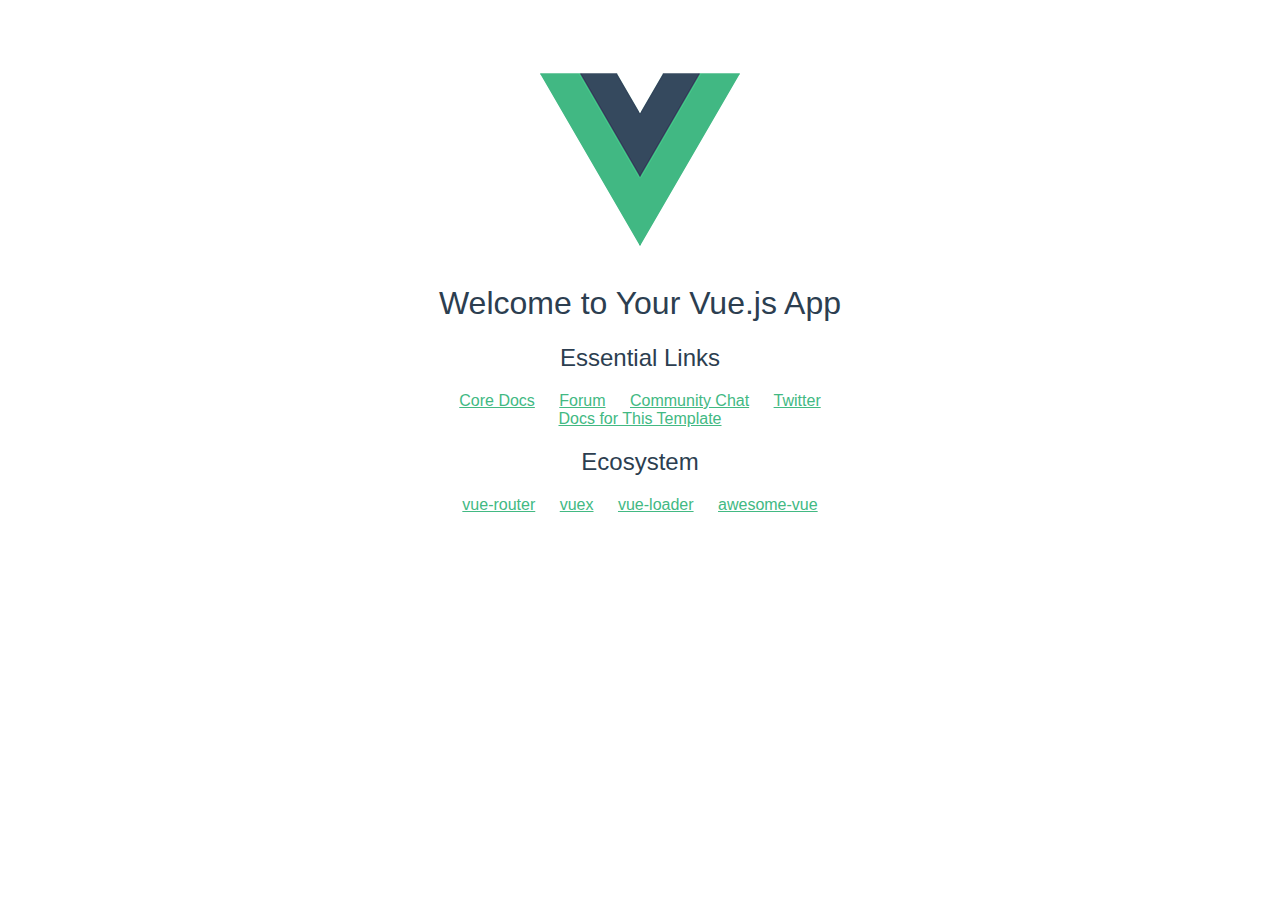
==== index.html @ 35859c0f "first commit, test build" ====
<!DOCTYPE html><html><head><meta charset=utf-8><meta name=viewport content="width=device-width,initial-scale=1"><title>app-questionnaire</title><link href=/static/css/app.30790115300ab27614ce176899523b62.css rel=stylesheet></head><body><div id=app></div><script type=text/javascript src=/static/js/manifest.2ae2e69a05c33dfc65f8.js></script><script type=text/javascript src=/static/js/vendor.e00e51762311e00a2108.js></script><script type=text/javascript src=/static/js/app.b22ce679862c47a75225.js></script></body></html>
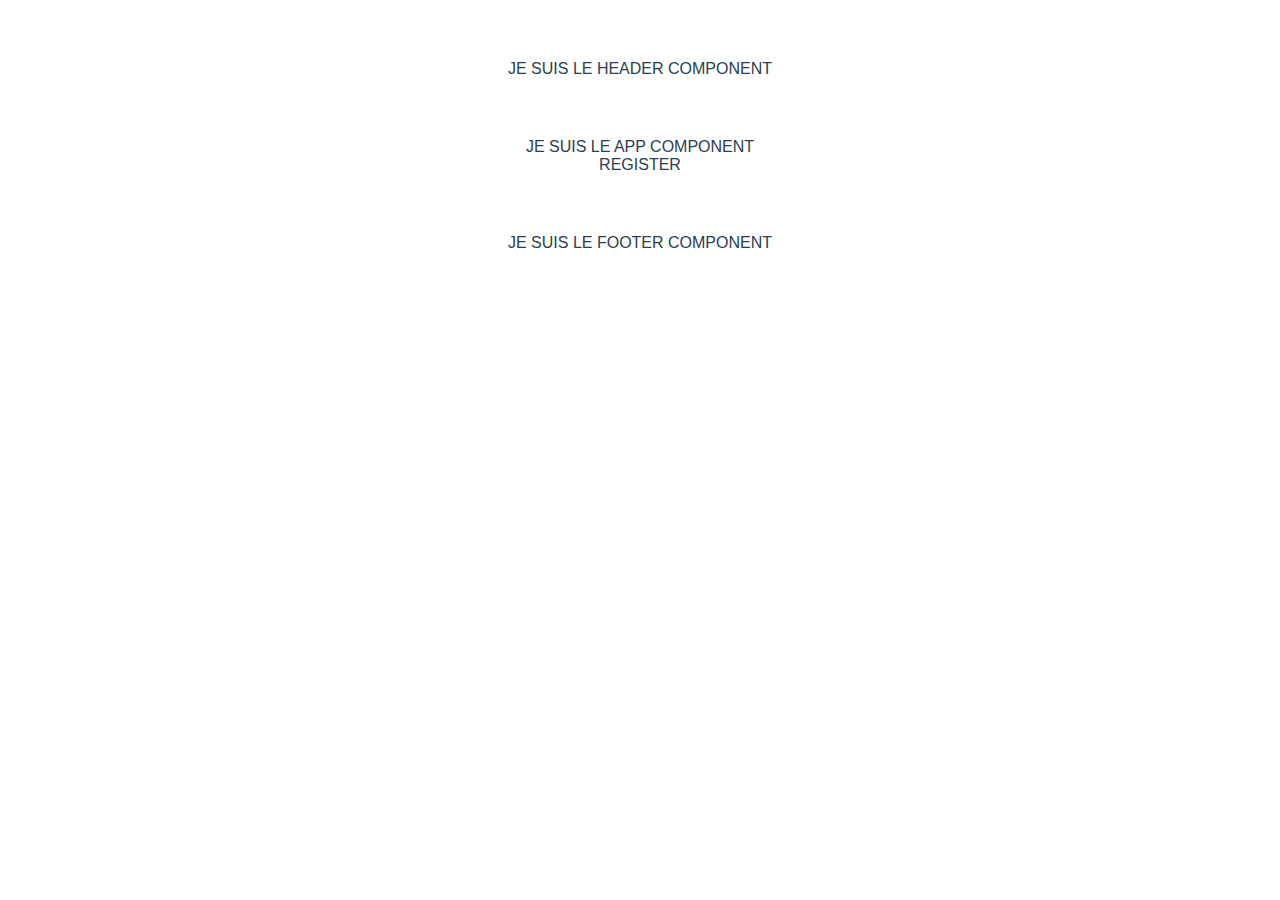
==== commit 87fce8bb: "Ajout des components basiques de l'application" ====
--- a/index.html
+++ b/index.html
@@ -1 +1 @@
-<!DOCTYPE html><html><head><meta charset=utf-8><meta name=viewport content="width=device-width,initial-scale=1"><title>app-questionnaire</title><link href=/static/css/app.30790115300ab27614ce176899523b62.css rel=stylesheet></head><body><div id=app></div><script type=text/javascript src=/static/js/manifest.2ae2e69a05c33dfc65f8.js></script><script type=text/javascript src=/static/js/vendor.e00e51762311e00a2108.js></script><script type=text/javascript src=/static/js/app.b22ce679862c47a75225.js></script></body></html>+<!DOCTYPE html><html><head><meta charset=utf-8><meta name=viewport content="width=device-width,initial-scale=1"><title>app-questionnaire</title><link href=/static/css/app.3ec4e53744a0dfeee2b4e4d615363467.css rel=stylesheet></head><body><div id=cb_header></div><div id=app></div><div id=cb_footer></div><script type=text/javascript src=/static/js/manifest.2ae2e69a05c33dfc65f8.js></script><script type=text/javascript src=/static/js/vendor.c0878b4b1bc21a544ded.js></script><script type=text/javascript src=/static/js/app.6630366d18c20fea5341.js></script></body></html>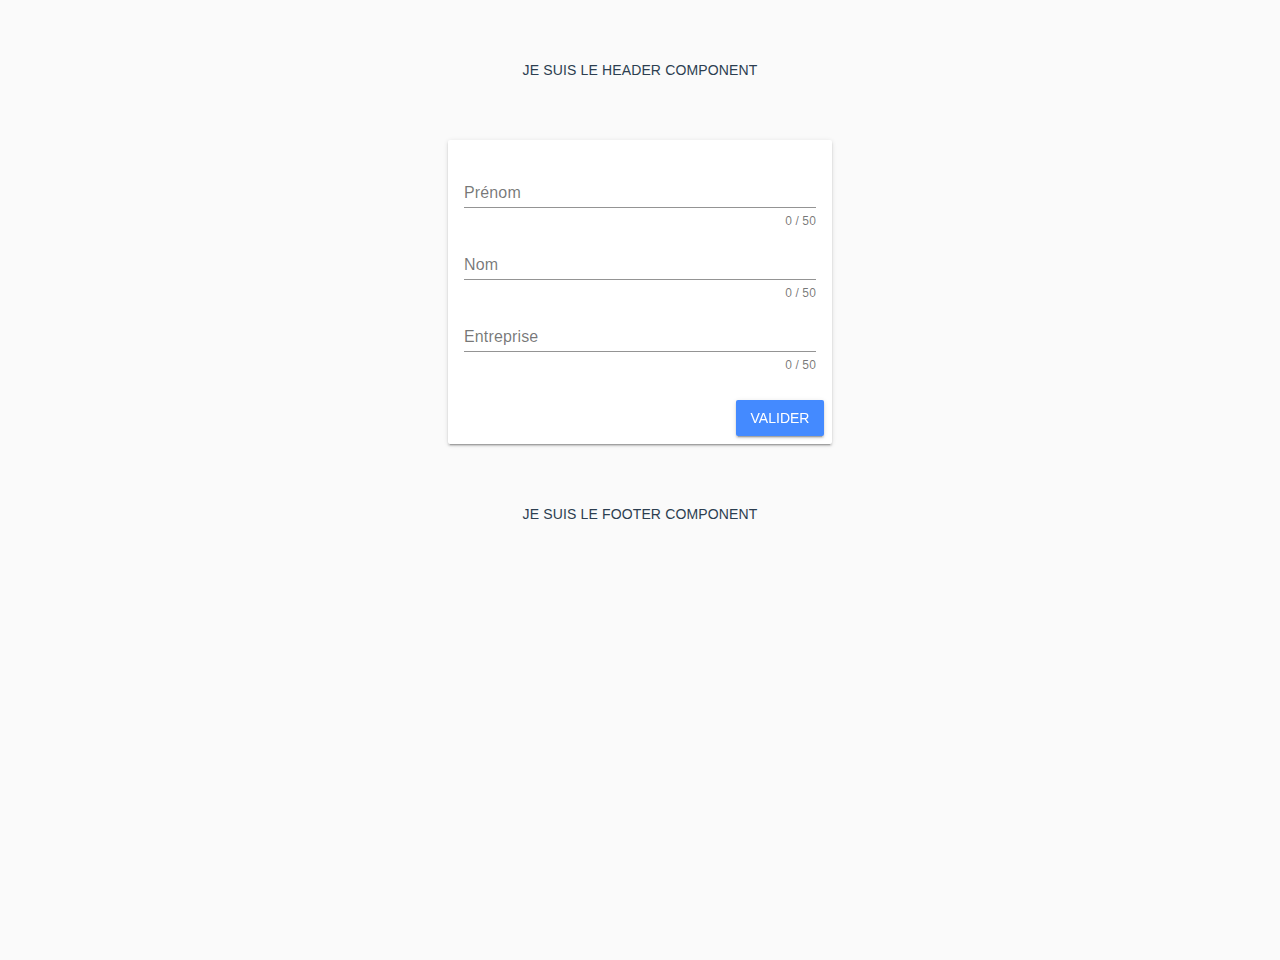
==== commit 32d96ae0: "Ajout du questionnaire d'accueil" ====
--- a/index.html
+++ b/index.html
@@ -1 +1 @@
-<!DOCTYPE html><html><head><meta charset=utf-8><meta name=viewport content="width=device-width,initial-scale=1"><title>app-questionnaire</title><link href=/static/css/app.3ec4e53744a0dfeee2b4e4d615363467.css rel=stylesheet></head><body><div id=cb_header></div><div id=app></div><div id=cb_footer></div><script type=text/javascript src=/static/js/manifest.2ae2e69a05c33dfc65f8.js></script><script type=text/javascript src=/static/js/vendor.c0878b4b1bc21a544ded.js></script><script type=text/javascript src=/static/js/app.6630366d18c20fea5341.js></script></body></html>+<!DOCTYPE html><html><head><meta charset=utf-8><meta name=viewport content="width=device-width,initial-scale=1"><title>app-questionnaire</title><link href=/static/css/app.a0640bbb4d54225de06687e1585c8fb4.css rel=stylesheet></head><body><div id=cb_header></div><div id=app></div><div id=cb_footer></div><script type=text/javascript src=/static/js/manifest.2ae2e69a05c33dfc65f8.js></script><script type=text/javascript src=/static/js/vendor.97b049b51fe090666a35.js></script><script type=text/javascript src=/static/js/app.365bbce24963338d90f1.js></script></body></html>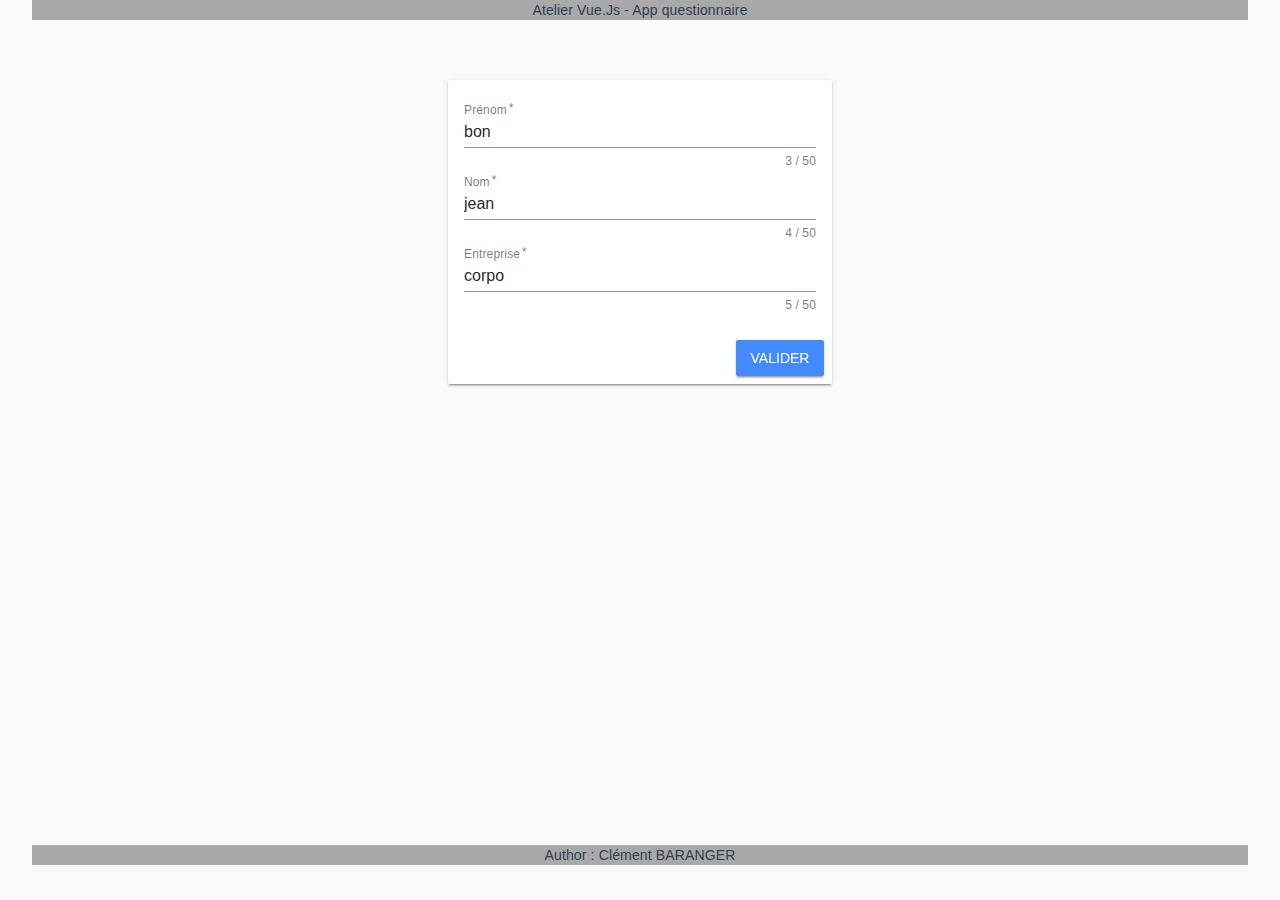
==== commit e92186bb: "Ajout de la fonctionnalité pour répondre aux questions" ====
--- a/index.html
+++ b/index.html
@@ -1 +1,3 @@
-<!DOCTYPE html><html><head><meta charset=utf-8><meta name=viewport content="width=device-width,initial-scale=1"><title>app-questionnaire</title><link href=/static/css/app.a0640bbb4d54225de06687e1585c8fb4.css rel=stylesheet></head><body><div id=cb_header></div><div id=app></div><div id=cb_footer></div><script type=text/javascript src=/static/js/manifest.2ae2e69a05c33dfc65f8.js></script><script type=text/javascript src=/static/js/vendor.97b049b51fe090666a35.js></script><script type=text/javascript src=/static/js/app.365bbce24963338d90f1.js></script></body></html>+<!DOCTYPE html><html><head><meta charset=utf-8><meta name=viewport content="width=device-width,initial-scale=1"><title>app-questionnaire</title><link href=/static/css/app.2a3c3638c1101907c082244667f312c7.css rel=stylesheet></head><body><div id=cb_header></div><div id=app></div><div id=cb_footer></div><script type=text/javascript src=/static/js/manifest.2ae2e69a05c33dfc65f8.js></script><script type=text/javascript src=/static/js/vendor.97b049b51fe090666a35.js></script><script type=text/javascript src=/static/js/app.6f9ed334f51dc211b63c.js></script></body><style type=text/css>#app{
+      min-height: 85vh;
+    }</style></html>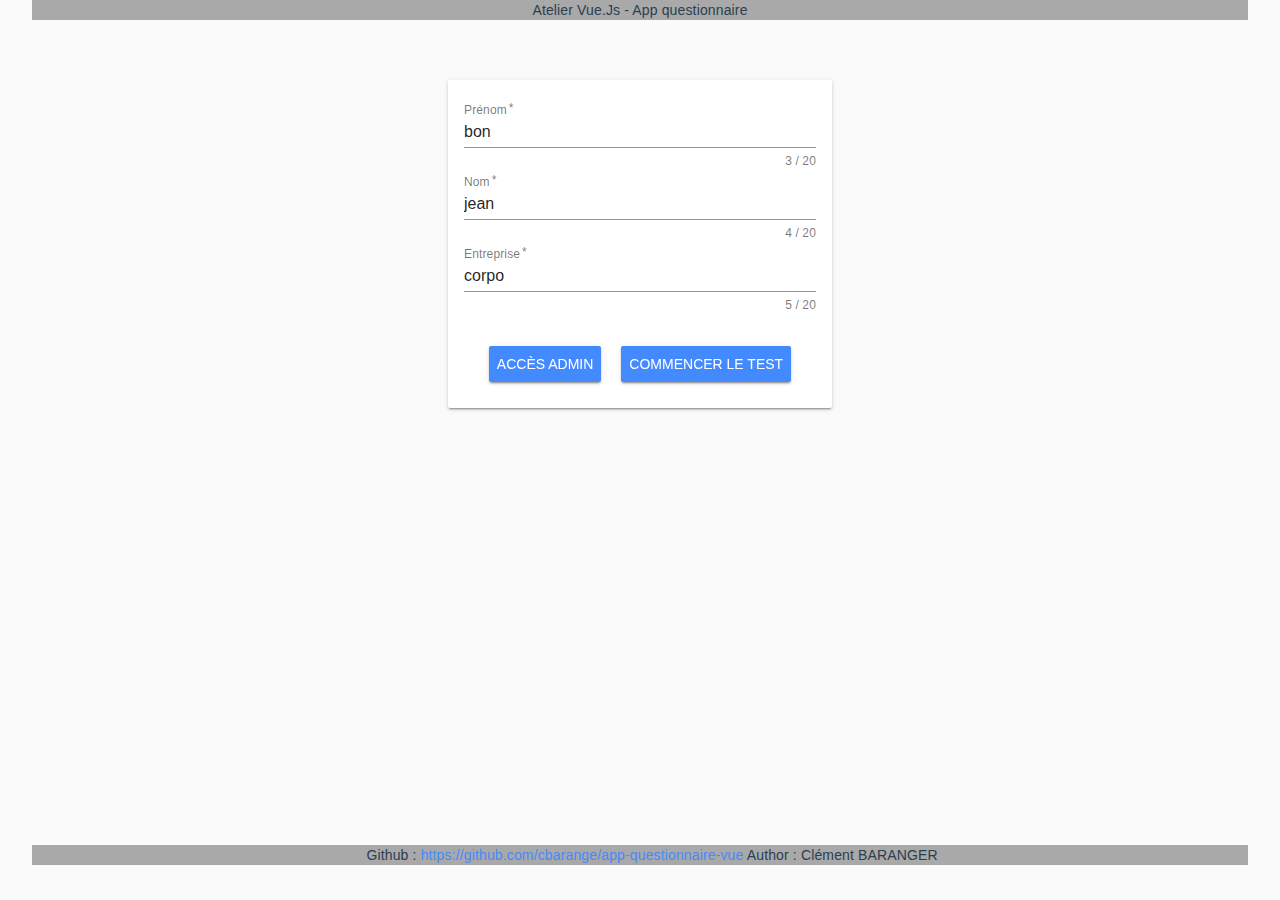
==== commit cb8898e1: "Ajout de l'interface admin" ====
--- a/index.html
+++ b/index.html
@@ -1,3 +1,3 @@
-<!DOCTYPE html><html><head><meta charset=utf-8><meta name=viewport content="width=device-width,initial-scale=1"><title>app-questionnaire</title><link href=/static/css/app.2a3c3638c1101907c082244667f312c7.css rel=stylesheet></head><body><div id=cb_header></div><div id=app></div><div id=cb_footer></div><script type=text/javascript src=/static/js/manifest.2ae2e69a05c33dfc65f8.js></script><script type=text/javascript src=/static/js/vendor.97b049b51fe090666a35.js></script><script type=text/javascript src=/static/js/app.6f9ed334f51dc211b63c.js></script></body><style type=text/css>#app{
+<!DOCTYPE html><html><head><meta charset=utf-8><meta name=viewport content="width=device-width,initial-scale=1"><title>app-questionnaire</title><link href=/static/css/app.325a910d47ed90b19bf66eb7508ec855.css rel=stylesheet></head><body><div id=cb_header></div><div id=app></div><div id=cb_footer></div><script type=text/javascript src=/static/js/manifest.2ae2e69a05c33dfc65f8.js></script><script type=text/javascript src=/static/js/vendor.ebbfb47fb1f7d2d8243e.js></script><script type=text/javascript src=/static/js/app.4affc56f55c5ee3bff63.js></script></body><style type=text/css>#app{
       min-height: 85vh;
     }</style></html>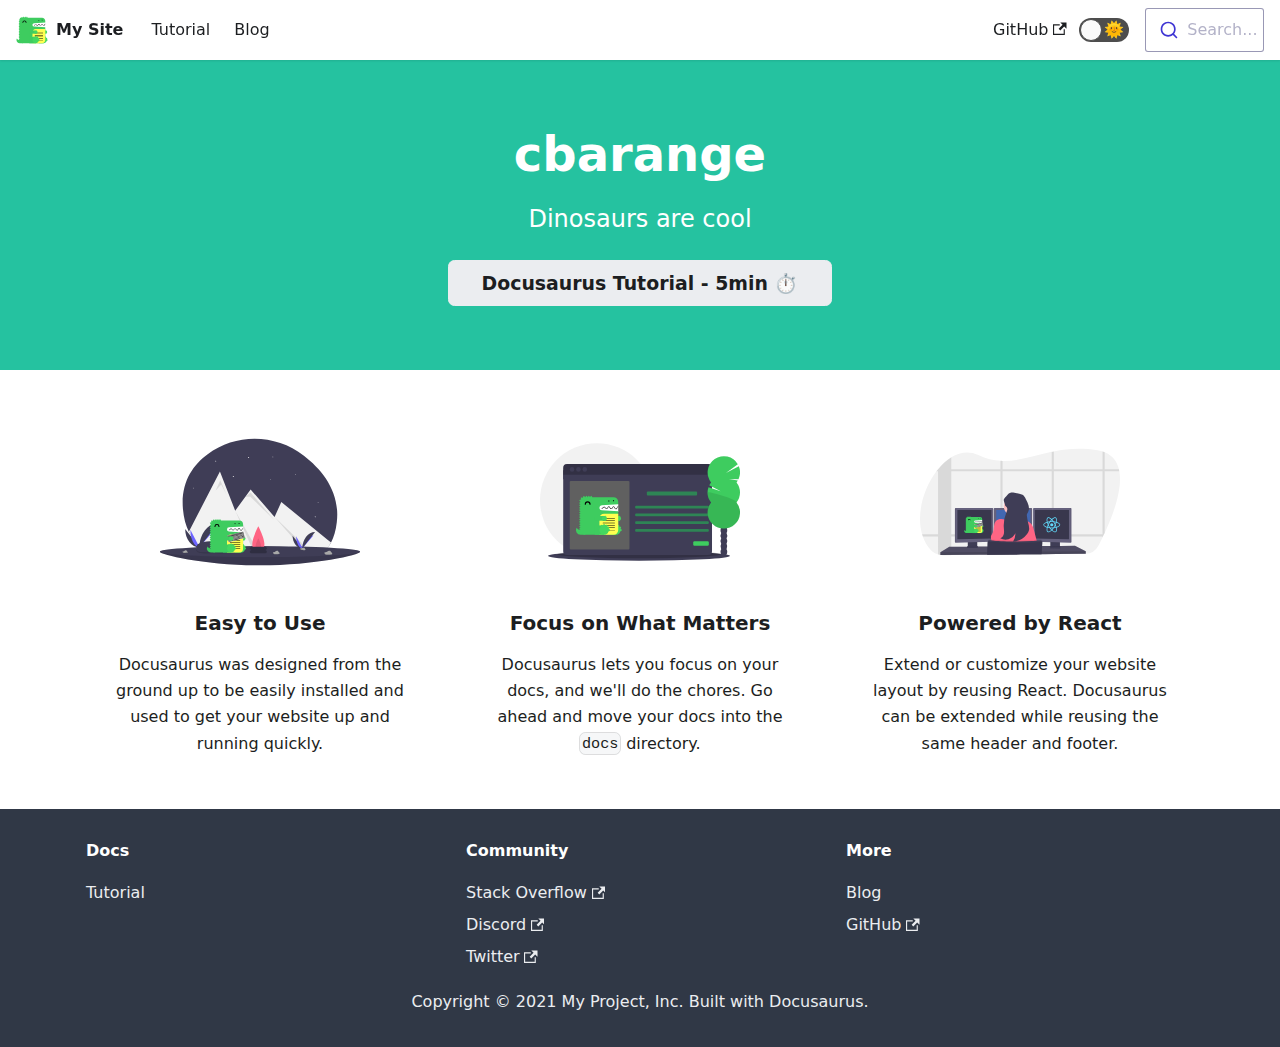
==== commit 22356f3f: "Deploy website - based on" ====
--- a/index.html
+++ b/index.html
@@ -1,3 +1,18 @@
-<!DOCTYPE html><html><head><meta charset=utf-8><meta name=viewport content="width=device-width,initial-scale=1"><title>app-questionnaire</title><link href=/static/css/app.325a910d47ed90b19bf66eb7508ec855.css rel=stylesheet></head><body><div id=cb_header></div><div id=app></div><div id=cb_footer></div><script type=text/javascript src=/static/js/manifest.2ae2e69a05c33dfc65f8.js></script><script type=text/javascript src=/static/js/vendor.ebbfb47fb1f7d2d8243e.js></script><script type=text/javascript src=/static/js/app.4affc56f55c5ee3bff63.js></script></body><style type=text/css>#app{
-      min-height: 85vh;
-    }</style></html>+<!doctype html>
+<html lang="en" dir="ltr">
+<head>
+<meta charset="UTF-8">
+<meta name="viewport" content="width=device-width,initial-scale=1">
+<meta name="generator" content="Docusaurus v2.0.0-beta.4">
+<link rel="alternate" type="application/rss+xml" href="/blog/rss.xml" title="cbarange Blog RSS Feed">
+<link rel="alternate" type="application/atom+xml" href="/blog/atom.xml" title="cbarange Blog Atom Feed"><title data-react-helmet="true">Hello from cbarange | cbarange</title><meta data-react-helmet="true" property="og:title" content="Hello from cbarange | cbarange"><meta data-react-helmet="true" name="description" content="Description will go into a meta tag in &lt;head /&gt;"><meta data-react-helmet="true" property="og:description" content="Description will go into a meta tag in &lt;head /&gt;"><meta data-react-helmet="true" property="og:url" content="https://cbarange.github.io/"><meta data-react-helmet="true" name="docusaurus_locale" content="en"><meta data-react-helmet="true" name="docusaurus_tag" content="default"><link data-react-helmet="true" rel="shortcut icon" href="/img/favicon.ico"><link data-react-helmet="true" rel="canonical" href="https://cbarange.github.io/"><link data-react-helmet="true" rel="alternate" href="https://cbarange.github.io/" hreflang="en"><link data-react-helmet="true" rel="alternate" href="https://cbarange.github.io/" hreflang="x-default"><script data-react-helmet="true">function maybeInsertBanner(){window.__DOCUSAURUS_INSERT_BASEURL_BANNER&&insertBanner()}function insertBanner(){var n=document.getElementById("docusaurus-base-url-issue-banner-container");if(n){n.innerHTML='\n<div id="docusaurus-base-url-issue-banner" style="border: thick solid red; background-color: rgb(255, 230, 179); margin: 20px; padding: 20px; font-size: 20px;">\n   <p style="font-weight: bold; font-size: 30px;">Your Docusaurus site did not load properly.</p>\n   <p>A very common reason is a wrong site <a href="https://docusaurus.io/docs/docusaurus.config.js/#baseurl" style="font-weight: bold;">baseUrl configuration</a>.</p>\n   <p>Current configured baseUrl = <span style="font-weight: bold; color: red;">/</span>  (default value)</p>\n   <p>We suggest trying baseUrl = <span id="docusaurus-base-url-issue-banner-suggestion-container" style="font-weight: bold; color: green;"></span></p>\n</div>\n';var e=document.getElementById("docusaurus-base-url-issue-banner-suggestion-container"),s=window.location.pathname,r="/"===s.substr(-1)?s:s+"/";e.innerHTML=r}}window.__DOCUSAURUS_INSERT_BASEURL_BANNER=!0,document.addEventListener("DOMContentLoaded",maybeInsertBanner)</script><link rel="stylesheet" href="/assets/css/styles.b515dba0.css">
+<link rel="preload" href="/assets/js/runtime~main.3c4f789d.js" as="script">
+<link rel="preload" href="/assets/js/main.0d0f3b85.js" as="script">
+</head>
+<body data-theme="light">
+<script>!function(){function t(t){document.documentElement.setAttribute("data-theme",t)}var e=function(){var t=null;try{t=localStorage.getItem("theme")}catch(t){}return t}();t(null!==e?e:"light")}()</script><div id="__docusaurus">
+<div id="docusaurus-base-url-issue-banner-container"></div><div><a href="#" class="skipToContent_1oUP">Skip to main content</a></div><nav class="navbar navbar--fixed-top"><div class="navbar__inner"><div class="navbar__items"><button aria-label="Navigation bar toggle" class="navbar__toggle clean-btn" type="button" tabindex="0"><svg width="30" height="30" viewBox="0 0 30 30" aria-hidden="true"><path stroke="currentColor" stroke-linecap="round" stroke-miterlimit="10" stroke-width="2" d="M4 7h22M4 15h22M4 23h22"></path></svg></button><a class="navbar__brand" href="/"><img src="/img/logo.svg" alt="My Site Logo" class="themedImage_1VuW themedImage--light_3UqQ navbar__logo"><img src="/img/logo.svg" alt="My Site Logo" class="themedImage_1VuW themedImage--dark_hz6m navbar__logo"><b class="navbar__title">My Site</b></a><a class="navbar__item navbar__link" href="/docs/intro">Tutorial</a><a class="navbar__item navbar__link" href="/blog">Blog</a></div><div class="navbar__items navbar__items--right"><a href="https://github.com/facebook/docusaurus" target="_blank" rel="noopener noreferrer" class="navbar__item navbar__link"><span>GitHub<svg width="13.5" height="13.5" aria-hidden="true" viewBox="0 0 24 24" class="iconExternalLink_3J9K"><path fill="currentColor" d="M21 13v10h-21v-19h12v2h-10v15h17v-8h2zm3-12h-10.988l4.035 4-6.977 7.07 2.828 2.828 6.977-7.07 4.125 4.172v-11z"></path></svg></span></a><div class="react-toggle toggle_3Zt9 react-toggle--disabled"><div class="react-toggle-track" role="button" tabindex="-1"><div class="react-toggle-track-check"><span class="toggle_71bT">🌜</span></div><div class="react-toggle-track-x"><span class="toggle_71bT">🌞</span></div><div class="react-toggle-thumb"></div></div><input type="checkbox" class="react-toggle-screenreader-only" aria-label="Switch between dark and light mode"></div><div class="dsla-search-wrapper"><div class="dsla-search-field"></div></div></div></div><div role="presentation" class="navbar-sidebar__backdrop"></div></nav><div class="main-wrapper"><header class="hero hero--primary heroBanner_1ZBZ"><div class="container"><h1 class="hero__title">cbarange</h1><p class="hero__subtitle">Dinosaurs are cool</p><div class="buttons_irzW"><a class="button button--secondary button--lg" href="/docs/intro">Docusaurus Tutorial - 5min ⏱️</a></div></div></header><main><section class="features_pzNA"><div class="container"><div class="row"><div class="col col--4"><div class="text--center"><svg xmlns="http://www.w3.org/2000/svg" width="1088" height="687.962" viewBox="0 0 1088 687.962" class="featureSvg_3LcT" alt="Easy to Use"><g data-name="Group 12"><g data-name="Group 11"><path data-name="Path 83" d="M961.81 454.442c-5.27 45.15-16.22 81.4-31.25 110.31-20 38.52-54.21 54.04-84.77 70.28a193.275 193.275 0 01-27.46 11.94c-55.61 19.3-117.85 14.18-166.74 3.99a657.282 657.282 0 00-104.09-13.16q-14.97-.675-29.97-.67c-15.42.02-293.07 5.29-360.67-131.57-16.69-33.76-28.13-75-32.24-125.27-11.63-142.12 52.29-235.46 134.74-296.47 155.97-115.41 369.76-110.57 523.43 7.88 102.36 78.9 198.2 198.31 179.02 362.74z" fill="#3f3d56"></path><path data-name="Path 84" d="M930.56 564.752c-20 38.52-47.21 64.04-77.77 80.28a193.272 193.272 0 01-27.46 11.94c-55.61 19.3-117.85 14.18-166.74 3.99a657.3 657.3 0 00-104.09-13.16q-14.97-.675-29.97-.67-23.13.03-46.25 1.72c-100.17 7.36-253.82-6.43-321.42-143.29L326 177.962l62.95 161.619 20.09 51.59 55.37-75.98L493 275.962l130.2 149.27 36.8-81.27 254.78 207.919 14.21 11.59z" fill="#f2f2f2"></path><path data-name="Path 85" d="M302 282.962l26-57 36 83-31-60z" opacity="0.1"></path><path data-name="Path 86" d="M554.5 647.802q-14.97-.675-29.97-.67l-115.49-255.96z" opacity="0.1"></path><path data-name="Path 87" d="M464.411 315.191L493 292.962l130 150-132-128z" opacity="0.1"></path><path data-name="Path 88" d="M852.79 645.032a193.265 193.265 0 01-27.46 11.94L623.2 425.232z" opacity="0.1"></path><circle data-name="Ellipse 11" cx="3" cy="3" r="3" transform="translate(479 98.962)" fill="#f2f2f2"></circle><circle data-name="Ellipse 12" cx="3" cy="3" r="3" transform="translate(396 201.962)" fill="#f2f2f2"></circle><circle data-name="Ellipse 13" cx="2" cy="2" r="2" transform="translate(600 220.962)" fill="#f2f2f2"></circle><circle data-name="Ellipse 14" cx="2" cy="2" r="2" transform="translate(180 265.962)" fill="#f2f2f2"></circle><circle data-name="Ellipse 15" cx="2" cy="2" r="2" transform="translate(612 96.962)" fill="#f2f2f2"></circle><circle data-name="Ellipse 16" cx="2" cy="2" r="2" transform="translate(736 192.962)" fill="#f2f2f2"></circle><circle data-name="Ellipse 17" cx="2" cy="2" r="2" transform="translate(858 344.962)" fill="#f2f2f2"></circle><path data-name="Path 89" d="M306 121.222h-2.76v-2.76h-1.48v2.76H299v1.478h2.76v2.759h1.48V122.7H306z" fill="#f2f2f2"></path><path data-name="Path 90" d="M848 424.222h-2.76v-2.76h-1.48v2.76H841v1.478h2.76v2.759h1.48V425.7H848z" fill="#f2f2f2"></path><path data-name="Path 91" d="M1088 613.962c0 16.569-243.557 74-544 74s-544-57.431-544-74 243.557 14 544 14 544-30.568 544-14z" fill="#3f3d56"></path><path data-name="Path 92" d="M1088 613.962c0 16.569-243.557 74-544 74s-544-57.431-544-74 243.557 14 544 14 544-30.568 544-14z" opacity="0.1"></path><ellipse data-name="Ellipse 18" cx="544" cy="30" rx="544" ry="30" transform="translate(0 583.962)" fill="#3f3d56"></ellipse><path data-name="Path 93" d="M568 571.962c0 33.137-14.775 24-33 24s-33 9.137-33-24 33-96 33-96 33 62.863 33 96z" fill="#ff6584"></path><path data-name="Path 94" d="M550 584.641c0 15.062-6.716 10.909-15 10.909s-15 4.153-15-10.909 15-43.636 15-43.636 15 28.576 15 43.636z" opacity="0.1"></path><rect data-name="Rectangle 97" width="92" height="18" rx="9" transform="translate(489 604.962)" fill="#2f2e41"></rect><rect data-name="Rectangle 98" width="92" height="18" rx="9" transform="translate(489 586.962)" fill="#2f2e41"></rect><path data-name="Path 95" d="M137 490.528c0 55.343 34.719 100.126 77.626 100.126" fill="#3f3d56"></path><path data-name="Path 96" d="M214.626 590.654c0-55.965 38.745-101.251 86.626-101.251" fill="#6c63ff"></path><path data-name="Path 97" d="M165.125 495.545c0 52.57 22.14 95.109 49.5 95.109" fill="#6c63ff"></path><path data-name="Path 98" d="M214.626 590.654c0-71.511 44.783-129.377 100.126-129.377" fill="#3f3d56"></path><path data-name="Path 99" d="M198.3 591.36s11.009-.339 14.326-2.7 16.934-5.183 17.757-1.395 16.544 18.844 4.115 18.945-28.879-1.936-32.19-3.953-4.008-10.897-4.008-10.897z" fill="#a8a8a8"></path><path data-name="Path 100" d="M234.716 604.89c-12.429.1-28.879-1.936-32.19-3.953-2.522-1.536-3.527-7.048-3.863-9.591l-.368.014s.7 8.879 4.009 10.9 19.761 4.053 32.19 3.953c3.588-.029 4.827-1.305 4.759-3.2-.498 1.142-1.867 1.855-4.537 1.877z" opacity="0.2"></path><path data-name="Path 101" d="M721.429 527.062c0 38.029 23.857 68.8 53.341 68.8" fill="#3f3d56"></path><path data-name="Path 102" d="M774.769 595.863c0-38.456 26.623-69.575 59.525-69.575" fill="#6c63ff"></path><path data-name="Path 103" d="M740.755 530.509c0 36.124 15.213 65.354 34.014 65.354" fill="#6c63ff"></path><path data-name="Path 104" d="M774.769 595.863c0-49.139 30.773-88.9 68.8-88.9" fill="#3f3d56"></path><path data-name="Path 105" d="M763.548 596.348s7.565-.233 9.844-1.856 11.636-3.562 12.2-.958 11.368 12.949 2.828 13.018-19.844-1.33-22.119-2.716-2.753-7.488-2.753-7.488z" fill="#a8a8a8"></path><path data-name="Path 106" d="M788.574 605.645c-8.54.069-19.844-1.33-22.119-2.716-1.733-1.056-2.423-4.843-2.654-6.59l-.253.01s.479 6.1 2.755 7.487 13.579 2.785 22.119 2.716c2.465-.02 3.317-.9 3.27-2.2-.343.788-1.283 1.278-3.118 1.293z" opacity="0.2"></path><path data-name="Path 107" d="M893.813 618.699s11.36-1.729 14.5-4.591 16.89-7.488 18.217-3.667 19.494 17.447 6.633 19.107-30.153 1.609-33.835-.065-5.515-10.784-5.515-10.784z" fill="#a8a8a8"></path><path data-name="Path 108" d="M933.228 628.154c-12.86 1.659-30.153 1.609-33.835-.065-2.8-1.275-4.535-6.858-5.2-9.45l-.379.061s1.833 9.109 5.516 10.783 20.975 1.725 33.835.065c3.712-.479 4.836-1.956 4.529-3.906-.375 1.246-1.703 2.156-4.466 2.512z" opacity="0.2"></path><path data-name="Path 109" d="M614.26 617.881s9.587-1.459 12.237-3.875 14.255-6.32 15.374-3.095 16.452 14.725 5.6 16.125-25.448 1.358-28.555-.055-4.656-9.1-4.656-9.1z" fill="#a8a8a8"></path><path data-name="Path 110" d="M647.524 625.856c-10.853 1.4-25.448 1.358-28.555-.055-2.367-1.076-3.827-5.788-4.39-7.976l-.32.051s1.547 7.687 4.655 9.1 17.7 1.456 28.555.055c3.133-.4 4.081-1.651 3.822-3.3-.314 1.057-1.435 1.825-3.767 2.125z" opacity="0.2"></path><path data-name="Path 111" d="M122.389 613.09s7.463-1.136 9.527-3.016 11.1-4.92 11.969-2.409 12.808 11.463 4.358 12.553-19.811 1.057-22.23-.043-3.624-7.085-3.624-7.085z" fill="#a8a8a8"></path><path data-name="Path 112" d="M148.285 619.302c-8.449 1.09-19.811 1.057-22.23-.043-1.842-.838-2.979-4.506-3.417-6.209l-.249.04s1.2 5.984 3.624 7.085 13.781 1.133 22.23.043c2.439-.315 3.177-1.285 2.976-2.566-.246.818-1.119 1.416-2.934 1.65z" opacity="0.2"></path><path data-name="Path 113" d="M383.7 601.318c0 30.22-42.124 20.873-93.7 20.873s-93.074 9.347-93.074-20.873 42.118-36.793 93.694-36.793 93.08 6.573 93.08 36.793z" opacity="0.1"></path><path data-name="Path 114" d="M383.7 593.881c0 30.22-42.124 20.873-93.7 20.873s-93.074 9.347-93.074-20.873 42.114-36.8 93.69-36.8 93.084 6.576 93.084 36.8z" fill="#3f3d56"></path></g><path data-name="Path 40" d="M360.175 475.732h91.791v37.153h-91.791z" fill="#fff" fill-rule="evenodd"></path><path data-name="Path 41" d="M277.126 597.026a21.828 21.828 0 01-18.908-10.927 21.829 21.829 0 0018.908 32.782h21.855v-21.855z" fill="#3ecc5f" fill-rule="evenodd"></path><path data-name="Path 42" d="M375.451 481.607l76.514-4.782v-10.928a21.854 21.854 0 00-21.855-21.855h-98.347l-2.732-4.735a3.154 3.154 0 00-5.464 0l-2.732 4.732-2.732-4.732a3.154 3.154 0 00-5.464 0l-2.732 4.732-2.731-4.732a3.154 3.154 0 00-5.464 0l-2.732 4.735h-.071l-4.526-4.525a3.153 3.153 0 00-5.276 1.414l-1.5 5.577-5.674-1.521a3.154 3.154 0 00-3.863 3.864l1.52 5.679-5.575 1.494a3.155 3.155 0 00-1.416 5.278l4.526 4.526v.07l-4.735 2.731a3.154 3.154 0 000 5.464l4.732 2.732-4.732 2.732a3.154 3.154 0 000 5.464l4.732 2.732-4.732 2.731a3.154 3.154 0 000 5.464l4.732 2.732-4.732 2.727a3.154 3.154 0 000 5.464l4.735 2.736-4.735 2.732a3.154 3.154 0 000 5.464l4.732 2.732-4.732 2.732a3.154 3.154 0 000 5.464l4.732 2.732-4.732 2.731a3.154 3.154 0 000 5.464l4.732 2.732-4.732 2.732a3.154 3.154 0 000 5.464l4.732 2.732-4.732 2.731a3.154 3.154 0 000 5.464l4.732 2.732-4.732 2.731a3.154 3.154 0 000 5.464l4.732 2.732-4.732 2.735a3.154 3.154 0 000 5.464l4.732 2.732-4.732 2.728a3.154 3.154 0 000 5.464l4.732 2.732a21.854 21.854 0 0021.858 21.855h131.13a21.854 21.854 0 0021.855-21.855v-87.42l-76.514-4.782a11.632 11.632 0 010-23.219" fill="#3ecc5f" fill-rule="evenodd"></path><path data-name="Path 43" d="M408.255 618.882h32.782v-43.71h-32.782z" fill="#3ecc5f" fill-rule="evenodd"></path><path data-name="Path 44" d="M462.893 591.563a5.438 5.438 0 00-.7.07c-.042-.164-.081-.329-.127-.493a5.457 5.457 0 10-5.4-9.372q-.181-.185-.366-.367a5.454 5.454 0 10-9.384-5.4c-.162-.046-.325-.084-.486-.126a5.467 5.467 0 10-10.788 0c-.162.042-.325.08-.486.126a5.457 5.457 0 10-9.384 5.4 21.843 21.843 0 1036.421 21.02 5.452 5.452 0 10.7-10.858" fill="#44d860" fill-rule="evenodd"></path><path data-name="Path 45" d="M419.183 553.317h32.782v-21.855h-32.782z" fill="#3ecc5f" fill-rule="evenodd"></path><path data-name="Path 46" d="M462.893 545.121a2.732 2.732 0 100-5.464 2.811 2.811 0 00-.349.035c-.022-.082-.04-.164-.063-.246a2.733 2.733 0 00-1.052-5.253 2.7 2.7 0 00-1.648.566q-.09-.093-.184-.184a2.7 2.7 0 00.553-1.633 2.732 2.732 0 00-5.245-1.07 10.928 10.928 0 100 21.031 2.732 2.732 0 005.245-1.07 2.7 2.7 0 00-.553-1.633q.093-.09.184-.184a2.7 2.7 0 001.648.566 2.732 2.732 0 001.052-5.253c.023-.081.042-.164.063-.246a2.814 2.814 0 00.349.035" fill="#44d860" fill-rule="evenodd"></path><path data-name="Path 47" d="M320.836 479.556a2.732 2.732 0 01-2.732-2.732 8.2 8.2 0 00-16.391 0 2.732 2.732 0 01-5.464 0 13.66 13.66 0 0127.319 0 2.732 2.732 0 01-2.732 2.732" fill-rule="evenodd"></path><path data-name="Path 48" d="M364.546 618.881h65.565a21.854 21.854 0 0021.855-21.855v-76.492h-65.565a21.854 21.854 0 00-21.855 21.855z" fill="#ffff50" fill-rule="evenodd"></path><path data-name="Path 49" d="M435.596 554.41h-54.681a1.093 1.093 0 110-2.185h54.681a1.093 1.093 0 010 2.185m0 21.855h-54.681a1.093 1.093 0 110-2.186h54.681a1.093 1.093 0 010 2.186m0 21.855h-54.681a1.093 1.093 0 110-2.185h54.681a1.093 1.093 0 010 2.185m0-54.434h-54.681a1.093 1.093 0 110-2.185h54.681a1.093 1.093 0 010 2.185m0 21.652h-54.681a1.093 1.093 0 110-2.186h54.681a1.093 1.093 0 010 2.186m0 21.855h-54.681a1.093 1.093 0 110-2.186h54.681a1.093 1.093 0 010 2.186m16.369-100.959c-.013 0-.024-.007-.037-.005-3.377.115-4.974 3.492-6.384 6.472-1.471 3.114-2.608 5.139-4.473 5.078-2.064-.074-3.244-2.406-4.494-4.874-1.436-2.835-3.075-6.049-6.516-5.929-3.329.114-4.932 3.053-6.346 5.646-1.5 2.762-2.529 4.442-4.5 4.364-2.106-.076-3.225-1.972-4.52-4.167-1.444-2.443-3.112-5.191-6.487-5.1-3.272.113-4.879 2.606-6.3 4.808-1.5 2.328-2.552 3.746-4.551 3.662-2.156-.076-3.27-1.65-4.558-3.472-1.447-2.047-3.077-4.363-6.442-4.251-3.2.109-4.807 2.153-6.224 3.954-1.346 1.709-2.4 3.062-4.621 2.977a1.094 1.094 0 00-.079 2.186c3.3.11 4.967-1.967 6.417-3.81 1.286-1.635 2.4-3.045 4.582-3.12 2.1-.09 3.091 1.218 4.584 3.327 1.417 2 3.026 4.277 6.263 4.394 3.391.114 5.022-2.42 6.467-4.663 1.292-2 2.406-3.734 4.535-3.807 1.959-.073 3.026 1.475 4.529 4.022 1.417 2.4 3.023 5.121 6.324 5.241 3.415.118 5.064-2.863 6.5-5.5 1.245-2.282 2.419-4.437 4.5-4.509 1.959-.046 2.981 1.743 4.492 4.732 1.412 2.79 3.013 5.95 6.365 6.071h.185c3.348 0 4.937-3.36 6.343-6.331 1.245-2.634 2.423-5.114 4.444-5.216z" fill-rule="evenodd"></path><path data-name="Path 50" d="M342.691 618.882h43.71v-43.71h-43.71z" fill="#3ecc5f" fill-rule="evenodd"></path><g data-name="Group 8" transform="rotate(-14.98 2188.845 -1120.376)"><rect data-name="Rectangle 3" width="92.361" height="36.462" rx="2" fill="#d8d8d8"></rect><g data-name="Group 2" transform="translate(1.531 23.03)" fill="#4a4a4a"><rect data-name="Rectangle 4" width="5.336" height="5.336" rx="1" transform="translate(16.797)"></rect><rect data-name="Rectangle 5" width="5.336" height="5.336" rx="1" transform="translate(23.12)"></rect><rect data-name="Rectangle 6" width="5.336" height="5.336" rx="1" transform="translate(29.444)"></rect><rect data-name="Rectangle 7" width="5.336" height="5.336" rx="1" transform="translate(35.768)"></rect><rect data-name="Rectangle 8" width="5.336" height="5.336" rx="1" transform="translate(42.091)"></rect><rect data-name="Rectangle 9" width="5.336" height="5.336" rx="1" transform="translate(48.415)"></rect><rect data-name="Rectangle 10" width="5.336" height="5.336" rx="1" transform="translate(54.739)"></rect><rect data-name="Rectangle 11" width="5.336" height="5.336" rx="1" transform="translate(61.063)"></rect><rect data-name="Rectangle 12" width="5.336" height="5.336" rx="1" transform="translate(67.386)"></rect><path data-name="Path 51" d="M1.093 0h13.425a1.093 1.093 0 011.093 1.093v3.15a1.093 1.093 0 01-1.093 1.093H1.093A1.093 1.093 0 010 4.243v-3.15A1.093 1.093 0 011.093 0zM75 0h13.426a1.093 1.093 0 011.093 1.093v3.15a1.093 1.093 0 01-1.093 1.093H75a1.093 1.093 0 01-1.093-1.093v-3.15A1.093 1.093 0 0175 0z" fill-rule="evenodd"></path></g><g data-name="Group 3" transform="translate(1.531 10.261)" fill="#4a4a4a"><path data-name="Path 52" d="M1.093 0h5.125A1.093 1.093 0 017.31 1.093v3.149a1.093 1.093 0 01-1.092 1.093H1.093A1.093 1.093 0 010 4.242V1.093A1.093 1.093 0 011.093 0z" fill-rule="evenodd"></path><rect data-name="Rectangle 13" width="5.336" height="5.336" rx="1" transform="translate(8.299)"></rect><rect data-name="Rectangle 14" width="5.336" height="5.336" rx="1" transform="translate(14.623)"></rect><rect data-name="Rectangle 15" width="5.336" height="5.336" rx="1" transform="translate(20.947)"></rect><rect data-name="Rectangle 16" width="5.336" height="5.336" rx="1" transform="translate(27.271)"></rect><rect data-name="Rectangle 17" width="5.336" height="5.336" rx="1" transform="translate(33.594)"></rect><rect data-name="Rectangle 18" width="5.336" height="5.336" rx="1" transform="translate(39.918)"></rect><rect data-name="Rectangle 19" width="5.336" height="5.336" rx="1" transform="translate(46.242)"></rect><rect data-name="Rectangle 20" width="5.336" height="5.336" rx="1" transform="translate(52.565)"></rect><rect data-name="Rectangle 21" width="5.336" height="5.336" rx="1" transform="translate(58.888)"></rect><rect data-name="Rectangle 22" width="5.336" height="5.336" rx="1" transform="translate(65.212)"></rect><rect data-name="Rectangle 23" width="5.336" height="5.336" rx="1" transform="translate(71.536)"></rect><rect data-name="Rectangle 24" width="5.336" height="5.336" rx="1" transform="translate(77.859)"></rect><rect data-name="Rectangle 25" width="5.336" height="5.336" rx="1" transform="translate(84.183)"></rect></g><g data-name="Group 4" transform="rotate(180 45.525 4.773)" fill="#4a4a4a"><path data-name="Path 53" d="M1.093 0h5.126a1.093 1.093 0 011.093 1.093v3.15a1.093 1.093 0 01-1.093 1.093H1.093A1.093 1.093 0 010 4.243v-3.15A1.093 1.093 0 011.093 0z" fill-rule="evenodd"></path><rect data-name="Rectangle 26" width="5.336" height="5.336" rx="1" transform="translate(8.299)"></rect><rect data-name="Rectangle 27" width="5.336" height="5.336" rx="1" transform="translate(14.623)"></rect><rect data-name="Rectangle 28" width="5.336" height="5.336" rx="1" transform="translate(20.947)"></rect><rect data-name="Rectangle 29" width="5.336" height="5.336" rx="1" transform="translate(27.271)"></rect><rect data-name="Rectangle 30" width="5.336" height="5.336" rx="1" transform="translate(33.594)"></rect><rect data-name="Rectangle 31" width="5.336" height="5.336" rx="1" transform="translate(39.918)"></rect><rect data-name="Rectangle 32" width="5.336" height="5.336" rx="1" transform="translate(46.242)"></rect><rect data-name="Rectangle 33" width="5.336" height="5.336" rx="1" transform="translate(52.565)"></rect><rect data-name="Rectangle 34" width="5.336" height="5.336" rx="1" transform="translate(58.889)"></rect><rect data-name="Rectangle 35" width="5.336" height="5.336" rx="1" transform="translate(65.213)"></rect><rect data-name="Rectangle 36" width="5.336" height="5.336" rx="1" transform="translate(71.537)"></rect><rect data-name="Rectangle 37" width="5.336" height="5.336" rx="1" transform="translate(77.86)"></rect><rect data-name="Rectangle 38" width="5.336" height="5.336" rx="1" transform="translate(84.183)"></rect><rect data-name="Rectangle 39" width="5.336" height="5.336" rx="1" transform="translate(8.299)"></rect><rect data-name="Rectangle 40" width="5.336" height="5.336" rx="1" transform="translate(14.623)"></rect><rect data-name="Rectangle 41" width="5.336" height="5.336" rx="1" transform="translate(20.947)"></rect><rect data-name="Rectangle 42" width="5.336" height="5.336" rx="1" transform="translate(27.271)"></rect><rect data-name="Rectangle 43" width="5.336" height="5.336" rx="1" transform="translate(33.594)"></rect><rect data-name="Rectangle 44" width="5.336" height="5.336" rx="1" transform="translate(39.918)"></rect><rect data-name="Rectangle 45" width="5.336" height="5.336" rx="1" transform="translate(46.242)"></rect><rect data-name="Rectangle 46" width="5.336" height="5.336" rx="1" transform="translate(52.565)"></rect><rect data-name="Rectangle 47" width="5.336" height="5.336" rx="1" transform="translate(58.889)"></rect><rect data-name="Rectangle 48" width="5.336" height="5.336" rx="1" transform="translate(65.213)"></rect><rect data-name="Rectangle 49" width="5.336" height="5.336" rx="1" transform="translate(71.537)"></rect><rect data-name="Rectangle 50" width="5.336" height="5.336" rx="1" transform="translate(77.86)"></rect><rect data-name="Rectangle 51" width="5.336" height="5.336" rx="1" transform="translate(84.183)"></rect></g><g data-name="Group 6" fill="#4a4a4a"><path data-name="Path 54" d="M2.624 16.584h7.3a1.093 1.093 0 011.092 1.093v3.15a1.093 1.093 0 01-1.093 1.093h-7.3a1.093 1.093 0 01-1.092-1.093v-3.149a1.093 1.093 0 011.093-1.094z" fill-rule="evenodd"></path><g data-name="Group 5" transform="translate(12.202 16.584)"><rect data-name="Rectangle 52" width="5.336" height="5.336" rx="1"></rect><rect data-name="Rectangle 53" width="5.336" height="5.336" rx="1" transform="translate(6.324)"></rect><rect data-name="Rectangle 54" width="5.336" height="5.336" rx="1" transform="translate(12.647)"></rect><rect data-name="Rectangle 55" width="5.336" height="5.336" rx="1" transform="translate(18.971)"></rect><rect data-name="Rectangle 56" width="5.336" height="5.336" rx="1" transform="translate(25.295)"></rect><rect data-name="Rectangle 57" width="5.336" height="5.336" rx="1" transform="translate(31.619)"></rect><rect data-name="Rectangle 58" width="5.336" height="5.336" rx="1" transform="translate(37.942)"></rect><rect data-name="Rectangle 59" width="5.336" height="5.336" rx="1" transform="translate(44.265)"></rect><rect data-name="Rectangle 60" width="5.336" height="5.336" rx="1" transform="translate(50.589)"></rect><rect data-name="Rectangle 61" width="5.336" height="5.336" rx="1" transform="translate(56.912)"></rect><rect data-name="Rectangle 62" width="5.336" height="5.336" rx="1" transform="translate(63.236)"></rect></g><path data-name="Path 55" d="M83.053 16.584h6.906a1.093 1.093 0 011.091 1.093v3.15a1.093 1.093 0 01-1.091 1.093h-6.907a1.093 1.093 0 01-1.093-1.093v-3.149a1.093 1.093 0 011.093-1.094z" fill-rule="evenodd"></path></g><g data-name="Group 7" transform="translate(1.531 29.627)" fill="#4a4a4a"><rect data-name="Rectangle 63" width="5.336" height="5.336" rx="1"></rect><rect data-name="Rectangle 64" width="5.336" height="5.336" rx="1" transform="translate(6.324)"></rect><rect data-name="Rectangle 65" width="5.336" height="5.336" rx="1" transform="translate(12.647)"></rect><rect data-name="Rectangle 66" width="5.336" height="5.336" rx="1" transform="translate(18.971)"></rect><path data-name="Path 56" d="M26.387 0h30.422a1.093 1.093 0 011.093 1.093v3.151a1.093 1.093 0 01-1.093 1.093H26.387a1.093 1.093 0 01-1.093-1.093V1.093A1.093 1.093 0 0126.387 0zm33.594 0h3.942a1.093 1.093 0 011.093 1.093v3.151a1.093 1.093 0 01-1.093 1.093h-3.942a1.093 1.093 0 01-1.093-1.093V1.093A1.093 1.093 0 0159.981 0z" fill-rule="evenodd"></path><rect data-name="Rectangle 67" width="5.336" height="5.336" rx="1" transform="translate(66.003)"></rect><rect data-name="Rectangle 68" width="5.336" height="5.336" rx="1" transform="translate(72.327)"></rect><rect data-name="Rectangle 69" width="5.336" height="5.336" rx="1" transform="translate(84.183)"></rect><path data-name="Path 57" d="M78.254 2.273v-1.18A1.093 1.093 0 0179.347 0h3.15a1.093 1.093 0 011.093 1.093v1.18z"></path><path data-name="Path 58" d="M83.591 3.063v1.18a1.093 1.093 0 01-1.093 1.093h-3.15a1.093 1.093 0 01-1.093-1.093v-1.18z"></path></g><rect data-name="Rectangle 70" width="88.927" height="2.371" rx="1.085" transform="translate(1.925 1.17)" fill="#4a4a4a"></rect><rect data-name="Rectangle 71" width="4.986" height="1.581" rx="0.723" transform="translate(4.1 1.566)" fill="#d8d8d8" opacity="0.136"></rect><rect data-name="Rectangle 72" width="4.986" height="1.581" rx="0.723" transform="translate(10.923 1.566)" fill="#d8d8d8" opacity="0.136"></rect><rect data-name="Rectangle 73" width="4.986" height="1.581" rx="0.723" transform="translate(16.173 1.566)" fill="#d8d8d8" opacity="0.136"></rect><rect data-name="Rectangle 74" width="4.986" height="1.581" rx="0.723" transform="translate(21.421 1.566)" fill="#d8d8d8" opacity="0.136"></rect><rect data-name="Rectangle 75" width="4.986" height="1.581" rx="0.723" transform="translate(26.671 1.566)" fill="#d8d8d8" opacity="0.136"></rect><rect data-name="Rectangle 76" width="4.986" height="1.581" rx="0.723" transform="translate(33.232 1.566)" fill="#d8d8d8" opacity="0.136"></rect><rect data-name="Rectangle 77" width="4.986" height="1.581" rx="0.723" transform="translate(38.48 1.566)" fill="#d8d8d8" opacity="0.136"></rect><rect data-name="Rectangle 78" width="4.986" height="1.581" rx="0.723" transform="translate(43.73 1.566)" fill="#d8d8d8" opacity="0.136"></rect><rect data-name="Rectangle 79" width="4.986" height="1.581" rx="0.723" transform="translate(48.978 1.566)" fill="#d8d8d8" opacity="0.136"></rect><rect data-name="Rectangle 80" width="4.986" height="1.581" rx="0.723" transform="translate(55.54 1.566)" fill="#d8d8d8" opacity="0.136"></rect><rect data-name="Rectangle 81" width="4.986" height="1.581" rx="0.723" transform="translate(60.788 1.566)" fill="#d8d8d8" opacity="0.136"></rect><rect data-name="Rectangle 82" width="4.986" height="1.581" rx="0.723" transform="translate(66.038 1.566)" fill="#d8d8d8" opacity="0.136"></rect><rect data-name="Rectangle 83" width="4.986" height="1.581" rx="0.723" transform="translate(72.599 1.566)" fill="#d8d8d8" opacity="0.136"></rect><rect data-name="Rectangle 84" width="4.986" height="1.581" rx="0.723" transform="translate(77.847 1.566)" fill="#d8d8d8" opacity="0.136"></rect><rect data-name="Rectangle 85" width="4.986" height="1.581" rx="0.723" transform="translate(83.097 1.566)" fill="#d8d8d8" opacity="0.136"></rect></g><path data-name="Path 59" d="M408.256 591.563a5.439 5.439 0 00-.7.07c-.042-.164-.081-.329-.127-.493a5.457 5.457 0 10-5.4-9.372q-.181-.185-.366-.367a5.454 5.454 0 10-9.384-5.4c-.162-.046-.325-.084-.486-.126a5.467 5.467 0 10-10.788 0c-.162.042-.325.08-.486.126a5.457 5.457 0 10-9.384 5.4 21.843 21.843 0 1036.421 21.02 5.452 5.452 0 10.7-10.858" fill="#44d860" fill-rule="evenodd"></path><path data-name="Path 60" d="M342.691 553.317h43.71v-21.855h-43.71z" fill="#3ecc5f" fill-rule="evenodd"></path><path data-name="Path 61" d="M397.328 545.121a2.732 2.732 0 100-5.464 2.811 2.811 0 00-.349.035c-.022-.082-.04-.164-.063-.246a2.733 2.733 0 00-1.052-5.253 2.7 2.7 0 00-1.648.566q-.09-.093-.184-.184a2.7 2.7 0 00.553-1.633 2.732 2.732 0 00-5.245-1.07 10.928 10.928 0 100 21.031 2.732 2.732 0 005.245-1.07 2.7 2.7 0 00-.553-1.633q.093-.09.184-.184a2.7 2.7 0 001.648.566 2.732 2.732 0 001.052-5.253c.023-.081.042-.164.063-.246a2.811 2.811 0 00.349.035" fill="#44d860" fill-rule="evenodd"></path><path data-name="Path 62" d="M408.256 464.531a2.967 2.967 0 01-.535-.055 2.754 2.754 0 01-.514-.153 2.838 2.838 0 01-.471-.251 4.139 4.139 0 01-.415-.339 3.2 3.2 0 01-.338-.415 2.7 2.7 0 01-.459-1.517 2.968 2.968 0 01.055-.535 3.152 3.152 0 01.152-.514 2.874 2.874 0 01.252-.47 2.633 2.633 0 01.753-.754 2.837 2.837 0 01.471-.251 2.753 2.753 0 01.514-.153 2.527 2.527 0 011.071 0 2.654 2.654 0 01.983.4 4.139 4.139 0 01.415.339 4.019 4.019 0 01.339.415 2.786 2.786 0 01.251.47 2.864 2.864 0 01.208 1.049 2.77 2.77 0 01-.8 1.934 4.139 4.139 0 01-.415.339 2.722 2.722 0 01-1.519.459m21.855-1.366a2.789 2.789 0 01-1.935-.8 4.162 4.162 0 01-.338-.415 2.7 2.7 0 01-.459-1.519 2.789 2.789 0 01.8-1.934 4.139 4.139 0 01.415-.339 2.838 2.838 0 01.471-.251 2.752 2.752 0 01.514-.153 2.527 2.527 0 011.071 0 2.654 2.654 0 01.983.4 4.139 4.139 0 01.415.339 2.79 2.79 0 01.8 1.934 3.069 3.069 0 01-.055.535 2.779 2.779 0 01-.153.514 3.885 3.885 0 01-.251.47 4.02 4.02 0 01-.339.415 4.138 4.138 0 01-.415.339 2.722 2.722 0 01-1.519.459" fill-rule="evenodd"></path></g></svg></div><div class="text--center padding-horiz--md"><h3>Easy to Use</h3><p>Docusaurus was designed from the ground up to be easily installed and used to get your website up and running quickly.</p></div></div><div class="col col--4"><div class="text--center"><svg data-name="Layer 1" xmlns="http://www.w3.org/2000/svg" width="1129" height="663" viewBox="0 0 1129 663" class="featureSvg_3LcT" alt="Focus on What Matters"><circle cx="321" cy="321" r="321" fill="#f2f2f2"></circle><ellipse cx="559" cy="635.5" rx="514" ry="27.5" fill="#3f3d56"></ellipse><ellipse cx="558" cy="627" rx="460" ry="22" opacity="0.2"></ellipse><path fill="#3f3d56" d="M131 152.5h840v50H131z"></path><path d="M131 608.83a21.67 21.67 0 0021.67 21.67h796.66A21.67 21.67 0 00971 608.83V177.5H131zM949.33 117.5H152.67A21.67 21.67 0 00131 139.17v38.33h840v-38.33a21.67 21.67 0 00-21.67-21.67z" fill="#3f3d56"></path><path d="M949.33 117.5H152.67A21.67 21.67 0 00131 139.17v38.33h840v-38.33a21.67 21.67 0 00-21.67-21.67z" opacity="0.2"></path><circle cx="181" cy="147.5" r="13" fill="#3f3d56"></circle><circle cx="217" cy="147.5" r="13" fill="#3f3d56"></circle><circle cx="253" cy="147.5" r="13" fill="#3f3d56"></circle><rect x="168" y="213.5" width="337" height="386" rx="5.335" fill="#606060"></rect><rect x="603" y="272.5" width="284" height="22" rx="5.476" fill="#2e8555"></rect><rect x="537" y="352.5" width="416" height="15" rx="5.476" fill="#2e8555"></rect><rect x="537" y="396.5" width="416" height="15" rx="5.476" fill="#2e8555"></rect><rect x="537" y="440.5" width="416" height="15" rx="5.476" fill="#2e8555"></rect><rect x="537" y="484.5" width="416" height="15" rx="5.476" fill="#2e8555"></rect><rect x="865" y="552.5" width="88" height="26" rx="7.028" fill="#3ecc5f"></rect><path d="M1053.103 506.116a30.114 30.114 0 003.983-15.266c0-13.797-8.544-24.98-19.083-24.98s-19.082 11.183-19.082 24.98a30.114 30.114 0 003.983 15.266 31.248 31.248 0 000 30.532 31.248 31.248 0 000 30.532 31.248 31.248 0 000 30.532 30.114 30.114 0 00-3.983 15.266c0 13.797 8.543 24.981 19.082 24.981s19.083-11.184 19.083-24.98a30.114 30.114 0 00-3.983-15.267 31.248 31.248 0 000-30.532 31.248 31.248 0 000-30.532 31.248 31.248 0 000-30.532z" fill="#3f3d56"></path><ellipse cx="1038.003" cy="460.318" rx="19.083" ry="24.981" fill="#3f3d56"></ellipse><ellipse cx="1038.003" cy="429.786" rx="19.083" ry="24.981" fill="#3f3d56"></ellipse><path d="M1109.439 220.845a91.61 91.61 0 007.106-10.461l-50.14-8.235 54.228.403a91.566 91.566 0 001.746-72.426l-72.755 37.742 67.097-49.321A91.413 91.413 0 10965.75 220.845a91.458 91.458 0 00-10.425 16.67l65.087 33.814-69.4-23.292a91.46 91.46 0 0014.738 85.837 91.406 91.406 0 10143.689 0 91.418 91.418 0 000-113.03z" fill="#3ecc5f" fill-rule="evenodd"></path><path d="M946.188 277.36a91.013 91.013 0 0019.562 56.514 91.406 91.406 0 10143.689 0c12.25-15.553-163.25-66.774-163.25-56.515z" opacity="0.1"></path><path d="M330.12 342.936h111.474v45.12H330.12z" fill="#fff" fill-rule="evenodd"></path><path d="M229.263 490.241a26.51 26.51 0 01-22.963-13.27 26.51 26.51 0 0022.963 39.812h26.541V490.24z" fill="#3ecc5f" fill-rule="evenodd"></path><path d="M348.672 350.07l92.922-5.807v-13.27a26.54 26.54 0 00-26.541-26.542H295.616l-3.318-5.746a3.83 3.83 0 00-6.635 0l-3.318 5.746-3.317-5.746a3.83 3.83 0 00-6.636 0l-3.317 5.746-3.318-5.746a3.83 3.83 0 00-6.635 0l-3.318 5.746c-.03 0-.056.004-.086.004l-5.497-5.495a3.83 3.83 0 00-6.407 1.717l-1.817 6.773-6.89-1.847a3.83 3.83 0 00-4.691 4.693l1.844 6.891-6.77 1.814a3.832 3.832 0 00-1.72 6.41l5.497 5.497c0 .028-.004.055-.004.085l-5.747 3.317a3.83 3.83 0 000 6.636l5.747 3.317-5.747 3.318a3.83 3.83 0 000 6.635l5.747 3.318-5.747 3.318a3.83 3.83 0 000 6.635l5.747 3.318-5.747 3.317a3.83 3.83 0 000 6.636l5.747 3.317-5.747 3.318a3.83 3.83 0 000 6.636l5.747 3.317-5.747 3.318a3.83 3.83 0 000 6.635l5.747 3.318-5.747 3.318a3.83 3.83 0 000 6.635l5.747 3.318-5.747 3.317a3.83 3.83 0 000 6.636l5.747 3.317-5.747 3.318a3.83 3.83 0 000 6.635l5.747 3.318-5.747 3.318a3.83 3.83 0 000 6.635l5.747 3.318-5.747 3.317a3.83 3.83 0 000 6.636l5.747 3.317-5.747 3.318a3.83 3.83 0 000 6.635l5.747 3.318a26.54 26.54 0 0026.541 26.542h159.249a26.54 26.54 0 0026.541-26.542V384.075l-92.922-5.807a14.126 14.126 0 010-28.197" fill="#3ecc5f" fill-rule="evenodd"></path><path d="M388.511 516.783h39.812V463.7h-39.812z" fill="#3ecc5f" fill-rule="evenodd"></path><path d="M454.865 483.606a6.602 6.602 0 00-.848.085c-.05-.2-.099-.4-.154-.599a6.627 6.627 0 10-6.557-11.382q-.22-.225-.445-.446a6.624 6.624 0 10-11.397-6.564c-.196-.055-.394-.102-.59-.152a6.64 6.64 0 10-13.101 0c-.197.05-.394.097-.59.152a6.628 6.628 0 10-11.398 6.564 26.528 26.528 0 1044.232 25.528 6.621 6.621 0 10.848-13.186" fill="#44d860" fill-rule="evenodd"></path><path d="M401.782 437.158h39.812v-26.541h-39.812z" fill="#3ecc5f" fill-rule="evenodd"></path><path d="M454.865 427.205a3.318 3.318 0 000-6.635 3.411 3.411 0 00-.424.042c-.026-.1-.049-.199-.077-.298a3.319 3.319 0 00-1.278-6.38 3.282 3.282 0 00-2 .688q-.11-.113-.224-.223a3.282 3.282 0 00.672-1.983 3.318 3.318 0 00-6.37-1.299 13.27 13.27 0 100 25.541 3.318 3.318 0 006.37-1.3 3.282 3.282 0 00-.672-1.982q.114-.11.223-.223a3.282 3.282 0 002.001.688 3.318 3.318 0 001.278-6.38c.028-.098.05-.199.077-.298a3.413 3.413 0 00.424.042" fill="#44d860" fill-rule="evenodd"></path><path d="M282.345 347.581a3.318 3.318 0 01-3.317-3.318 9.953 9.953 0 10-19.906 0 3.318 3.318 0 11-6.636 0 16.588 16.588 0 1133.177 0 3.318 3.318 0 01-3.318 3.318" fill-rule="evenodd"></path><path d="M335.428 516.783h79.625a26.54 26.54 0 0026.541-26.542v-92.895H361.97a26.54 26.54 0 00-26.542 26.542z" fill="#ffff50" fill-rule="evenodd"></path><path d="M421.714 438.485h-66.406a1.327 1.327 0 010-2.654h66.406a1.327 1.327 0 010 2.654m0 26.542h-66.406a1.327 1.327 0 110-2.654h66.406a1.327 1.327 0 010 2.654m0 26.541h-66.406a1.327 1.327 0 110-2.654h66.406a1.327 1.327 0 010 2.654m0-66.106h-66.406a1.327 1.327 0 010-2.655h66.406a1.327 1.327 0 010 2.655m0 26.294h-66.406a1.327 1.327 0 010-2.654h66.406a1.327 1.327 0 010 2.654m0 26.542h-66.406a1.327 1.327 0 010-2.655h66.406a1.327 1.327 0 010 2.655m19.88-122.607c-.016 0-.03-.008-.045-.007-4.1.14-6.04 4.241-7.753 7.86-1.786 3.783-3.168 6.242-5.432 6.167-2.506-.09-3.94-2.922-5.458-5.918-1.744-3.443-3.734-7.347-7.913-7.201-4.042.138-5.99 3.708-7.706 6.857-1.828 3.355-3.071 5.394-5.47 5.3-2.557-.093-3.916-2.395-5.488-5.06-1.753-2.967-3.78-6.304-7.878-6.19-3.973.137-5.925 3.166-7.648 5.84-1.822 2.826-3.098 4.549-5.527 4.447-2.618-.093-3.97-2.004-5.535-4.216-1.757-2.486-3.737-5.3-7.823-5.163-3.886.133-5.838 2.615-7.56 4.802-1.634 2.075-2.91 3.718-5.611 3.615a1.328 1.328 0 10-.096 2.654c4.004.134 6.032-2.389 7.793-4.628 1.562-1.985 2.91-3.698 5.564-3.789 2.556-.108 3.754 1.48 5.567 4.041 1.721 2.434 3.675 5.195 7.606 5.337 4.118.138 6.099-2.94 7.853-5.663 1.569-2.434 2.923-4.535 5.508-4.624 2.38-.088 3.674 1.792 5.5 4.885 1.722 2.916 3.671 6.22 7.68 6.365 4.147.143 6.15-3.477 7.895-6.682 1.511-2.77 2.938-5.388 5.466-5.475 2.38-.056 3.62 2.116 5.456 5.746 1.714 3.388 3.658 7.226 7.73 7.373l.224.004c4.066 0 5.996-4.08 7.704-7.689 1.511-3.198 2.942-6.21 5.397-6.334z" fill-rule="evenodd"></path><path d="M308.887 516.783h53.083V463.7h-53.083z" fill="#3ecc5f" fill-rule="evenodd"></path><path d="M388.511 483.606a6.602 6.602 0 00-.848.085c-.05-.2-.098-.4-.154-.599a6.627 6.627 0 10-6.557-11.382q-.22-.225-.444-.446a6.624 6.624 0 10-11.397-6.564c-.197-.055-.394-.102-.59-.152a6.64 6.64 0 10-13.102 0c-.196.05-.394.097-.59.152a6.628 6.628 0 10-11.397 6.564 26.528 26.528 0 1044.231 25.528 6.621 6.621 0 10.848-13.186" fill="#44d860" fill-rule="evenodd"></path><path d="M308.887 437.158h53.083v-26.541h-53.083z" fill="#3ecc5f" fill-rule="evenodd"></path><path d="M375.24 427.205a3.318 3.318 0 100-6.635 3.411 3.411 0 00-.423.042c-.026-.1-.05-.199-.077-.298a3.319 3.319 0 00-1.278-6.38 3.282 3.282 0 00-2.001.688q-.11-.113-.223-.223a3.282 3.282 0 00.671-1.983 3.318 3.318 0 00-6.37-1.299 13.27 13.27 0 100 25.541 3.318 3.318 0 006.37-1.3 3.282 3.282 0 00-.671-1.982q.113-.11.223-.223a3.282 3.282 0 002.001.688 3.318 3.318 0 001.278-6.38c.028-.098.05-.199.077-.298a3.413 3.413 0 00.423.042" fill="#44d860" fill-rule="evenodd"></path><path d="M388.511 329.334a3.603 3.603 0 01-.65-.067 3.344 3.344 0 01-.624-.185 3.447 3.447 0 01-.572-.306 5.027 5.027 0 01-.504-.411 3.887 3.887 0 01-.41-.504 3.275 3.275 0 01-.558-1.845 3.602 3.602 0 01.067-.65 3.826 3.826 0 01.184-.624 3.489 3.489 0 01.307-.57 3.197 3.197 0 01.914-.916 3.447 3.447 0 01.572-.305 3.344 3.344 0 01.624-.186 3.07 3.07 0 011.3 0 3.223 3.223 0 011.195.49 5.028 5.028 0 01.504.412 4.88 4.88 0 01.411.504 3.382 3.382 0 01.306.571 3.478 3.478 0 01.252 1.274 3.364 3.364 0 01-.969 2.349 5.027 5.027 0 01-.504.411 3.306 3.306 0 01-1.845.558m26.542-1.66a3.388 3.388 0 01-2.35-.968 5.042 5.042 0 01-.41-.504 3.275 3.275 0 01-.558-1.845 3.387 3.387 0 01.967-2.349 5.026 5.026 0 01.505-.411 3.447 3.447 0 01.572-.305 3.343 3.343 0 01.623-.186 3.07 3.07 0 011.3 0 3.224 3.224 0 011.195.49 5.026 5.026 0 01.504.412 3.388 3.388 0 01.97 2.35 3.726 3.726 0 01-.067.65 3.374 3.374 0 01-.186.623 4.715 4.715 0 01-.305.57 4.88 4.88 0 01-.412.505 5.026 5.026 0 01-.504.412 3.305 3.305 0 01-1.844.557" fill-rule="evenodd"></path></svg></div><div class="text--center padding-horiz--md"><h3>Focus on What Matters</h3><p>Docusaurus lets you focus on your docs, and we&#x27;ll do the chores. Go ahead and move your docs into the <code>docs</code> directory.</p></div></div><div class="col col--4"><div class="text--center"><svg xmlns="http://www.w3.org/2000/svg" width="1041.277" height="554.141" viewBox="0 0 1041.277 554.141" class="featureSvg_3LcT" alt="Powered by React"><g data-name="Group 24"><g data-name="Group 23" transform="translate(-.011 -.035)"><path data-name="Path 299" d="M961.48 438.21q-1.74 3.75-3.47 7.4-2.7 5.67-5.33 11.12c-.78 1.61-1.56 3.19-2.32 4.77-8.6 17.57-16.63 33.11-23.45 45.89a73.21 73.21 0 01-63.81 38.7l-151.65 1.65h-1.6l-13 .14-11.12.12-34.1.37h-1.38l-17.36.19h-.53l-107 1.16-95.51 1-11.11.12-69 .75h-.08l-44.75.48h-.48l-141.5 1.53-42.33.46a87.991 87.991 0 01-10.79-.54c-1.22-.14-2.44-.3-3.65-.49a87.38 87.38 0 01-51.29-27.54c-18.21-20.03-31.46-43.4-40.36-68.76q-1.93-5.49-3.6-11.12c-30.81-104.15 6.75-238.52 74.35-328.44q4.25-5.64 8.64-11l.07-.08c20.79-25.52 44.1-46.84 68.93-62 44-26.91 92.75-34.49 140.7-11.9 40.57 19.12 78.45 28.11 115.17 30.55 3.71.24 7.42.42 11.11.53 84.23 2.65 163.17-27.7 255.87-47.29 3.69-.78 7.39-1.55 11.12-2.28C763 .54 836.36-6.4 923.6 8.19a189.089 189.089 0 0126.76 6.4q5.77 1.86 11.12 4c41.64 16.94 64.35 48.24 74 87.46q1.37 5.46 2.37 11.11c17.11 94.34-33 228.16-76.37 321.05z" fill="#f2f2f2"></path><path data-name="Path 300" d="M497.02 445.61a95.21 95.21 0 01-1.87 11.12h93.7v-11.12zm-78.25 62.81l11.11-.09v-27.47c-3.81-.17-7.52-.34-11.11-.52zm-232.92-62.81v11.12h198.5v-11.12zm849.68-339.52h-74V18.6q-5.35-2.17-11.12-4v91.49H696.87V13.67c-3.73.73-7.43 1.5-11.12 2.28v90.14H429.88V63.24c-3.69-.11-7.4-.29-11.11-.53v43.38H162.9v-62c-24.83 15.16-48.14 36.48-68.93 62h-.07v.08q-4.4 5.4-8.64 11h8.64v328.44h-83q1.66 5.63 3.6 11.12h79.39v93.62a87 87 0 0012.2 2.79c1.21.19 2.43.35 3.65.49a87.991 87.991 0 0010.79.54l42.33-.46v-97h255.91v94.21l11.11-.12v-94.07h255.87v91.36l11.12-.12v-91.24h253.49v4.77c.76-1.58 1.54-3.16 2.32-4.77q2.63-5.45 5.33-11.12 1.73-3.64 3.47-7.4v-321h76.42q-1.01-5.69-2.37-11.12zM162.9 445.61V117.17h255.87v328.44zm267 0V117.17h255.85v328.44zm520.48 0H696.87V117.17h253.49z" opacity="0.1"></path><path data-name="Path 301" d="M863.09 533.65v13l-151.92 1.4-1.62.03-57.74.53-1.38.02-17.55.15h-.52l-106.98.99-175.61 1.63h-.15l-44.65.42-.48.01-198.4 1.82v-15l46.65-28 93.6-.78 2-.01.66-.01 2-.03 44.94-.37 2.01-.01.64-.01 2-.01 14.41-.12.38-.01 35.55-.3h.29l277.4-2.34 6.79-.05h.68l5.18-.05 37.65-.31 2-.03 1.85-.02h.96l11.71-.09 2.32-.03 3.11-.02 9.75-.09 15.47-.13 2-.02 3.48-.02h.65l74.71-.64z" fill="#65617d"></path><path data-name="Path 302" d="M863.09 533.65v13l-151.92 1.4-1.62.03-57.74.53-1.38.02-17.55.15h-.52l-106.98.99-175.61 1.63h-.15l-44.65.42-.48.01-198.4 1.82v-15l46.65-28 93.6-.78 2-.01.66-.01 2-.03 44.94-.37 2.01-.01.64-.01 2-.01 14.41-.12.38-.01 35.55-.3h.29l277.4-2.34 6.79-.05h.68l5.18-.05 37.65-.31 2-.03 1.85-.02h.96l11.71-.09 2.32-.03 3.11-.02 9.75-.09 15.47-.13 2-.02 3.48-.02h.65l74.71-.64z" opacity="0.2"></path><path data-name="Path 303" d="M296.1 483.66v24.49a6.13 6.13 0 01-3.5 5.54 6 6 0 01-2.5.6l-34.9.74a6 6 0 01-2.7-.57 6.12 6.12 0 01-3.57-5.57v-25.23z" fill="#3f3d56"></path><path data-name="Path 304" d="M296.1 483.66v24.49a6.13 6.13 0 01-3.5 5.54 6 6 0 01-2.5.6l-34.9.74a6 6 0 01-2.7-.57 6.12 6.12 0 01-3.57-5.57v-25.23z" opacity="0.1"></path><path data-name="Path 305" d="M298.1 483.66v24.49a6.13 6.13 0 01-3.5 5.54 6 6 0 01-2.5.6l-34.9.74a6 6 0 01-2.7-.57 6.12 6.12 0 01-3.57-5.57v-25.23z" fill="#3f3d56"></path><path data-name="Rectangle 137" fill="#3f3d56" d="M680.92 483.65h47.17v31.5h-47.17z"></path><path data-name="Rectangle 138" opacity="0.1" d="M680.92 483.65h47.17v31.5h-47.17z"></path><path data-name="Rectangle 139" fill="#3f3d56" d="M678.92 483.65h47.17v31.5h-47.17z"></path><path data-name="Path 306" d="M298.09 483.65v4.97l-47.17 1.26v-6.23z" opacity="0.1"></path><path data-name="Path 307" d="M381.35 312.36v168.2a4 4 0 01-3.85 3.95l-191.65 5.1h-.05a4 4 0 01-3.95-3.95v-173.3a4 4 0 013.95-3.95h191.6a4 4 0 013.95 3.95z" fill="#65617d"></path><path data-name="Path 308" d="M185.85 308.41v181.2h-.05a4 4 0 01-3.95-3.95v-173.3a4 4 0 013.95-3.95z" opacity="0.1"></path><path data-name="Path 309" d="M194.59 319.15h177.5V467.4l-177.5 4z" fill="#39374d"></path><path data-name="Path 310" d="M726.09 483.65v6.41l-47.17-1.26v-5.15z" opacity="0.1"></path><path data-name="Path 311" d="M788.35 312.36v173.3a4 4 0 01-4 3.95l-191.69-5.1a4 4 0 01-3.85-3.95v-168.2a4 4 0 013.95-3.95h191.6a4 4 0 013.99 3.95z" fill="#65617d"></path><path data-name="Path 312" d="M788.35 312.36v173.3a4 4 0 01-4 3.95v-181.2a4 4 0 014 3.95z" opacity="0.1"></path><path data-name="Path 313" d="M775.59 319.15h-177.5V467.4l177.5 4z" fill="#39374d"></path><path data-name="Path 314" d="M583.85 312.36v168.2a4 4 0 01-3.85 3.95l-191.65 5.1a4 4 0 01-4-3.95v-173.3a4 4 0 013.95-3.95h191.6a4 4 0 013.95 3.95z" fill="#65617d"></path><path data-name="Path 315" d="M397.09 319.15h177.5V467.4l-177.5 4z" fill="#4267b2"></path><path data-name="Path 316" d="M863.09 533.65v13l-151.92 1.4-1.62.03-57.74.53-1.38.02-17.55.15h-.52l-106.98.99-175.61 1.63h-.15l-44.65.42-.48.01-198.4 1.82v-15l202.51-1.33h.48l40.99-.28h.19l283.08-1.87h.29l.17-.01h.47l4.79-.03h1.46l74.49-.5 4.4-.02.98-.01z" opacity="0.1"></path><circle data-name="Ellipse 111" cx="51.33" cy="51.33" r="51.33" transform="translate(435.93 246.82)" fill="#fbbebe"></circle><path data-name="Path 317" d="M538.6 377.16s-99.5 12-90 0c3.44-4.34 4.39-17.2 4.2-31.85-.06-4.45-.22-9.06-.45-13.65-1.1-22-3.75-43.5-3.75-43.5s87-41 77-8.5c-4 13.13-2.69 31.57.35 48.88.89 5.05 1.92 10 3 14.7a344.66 344.66 0 009.65 33.92z" fill="#fbbebe"></path><path data-name="Path 318" d="M506.13 373.09c11.51-2.13 23.7-6 34.53-1.54 2.85 1.17 5.47 2.88 8.39 3.86s6.12 1.22 9.16 1.91c10.68 2.42 19.34 10.55 24.9 20s8.44 20.14 11.26 30.72l6.9 25.83c6 22.45 12 45.09 13.39 68.3a2437.506 2437.506 0 01-250.84 1.43c5.44-10.34 11-21.31 10.54-33s-7.19-23.22-4.76-34.74c1.55-7.34 6.57-13.39 9.64-20.22 8.75-19.52 1.94-45.79 17.32-60.65 6.92-6.68 17-9.21 26.63-8.89 12.28.41 24.85 4.24 37 6.11 15.56 2.36 30.26 3.76 45.94.88z" fill="#ff6584"></path><path data-name="Path 319" d="M637.03 484.26l-.1 1.43v.1l-.17 2.3-1.33 18.51-1.61 22.3-.46 6.28-1 13.44v.17l-107 1-175.59 1.9v.84h-.14v-1.12l.45-14.36.86-28.06.74-23.79.07-2.37a10.53 10.53 0 0111.42-10.17c4.72.4 10.85.89 18.18 1.41l3 .22c42.33 2.94 120.56 6.74 199.5 2 1.66-.09 3.33-.19 5-.31 12.24-.77 24.47-1.76 36.58-3a10.53 10.53 0 0111.6 11.23z" opacity="0.1"></path><path data-name="Path 320" d="M349.74 552.53v-.84l175.62-1.91 107-1h.3v-.17l1-13.44.43-6 1.64-22.61 1.29-17.9v-.44a10.617 10.617 0 00-.11-2.47.3.3 0 000-.1 10.391 10.391 0 00-2-4.64 10.54 10.54 0 00-9.42-4 937.419 937.419 0 01-36.58 3c-1.67.12-3.34.22-5 .31-78.94 4.69-157.17.89-199.5-2l-3-.22c-7.33-.52-13.46-1-18.18-1.41a10.54 10.54 0 00-11.24 8.53 11 11 0 00-.18 1.64l-.68 22.16-.93 28.07-.44 14.36v1.12z" fill="#3f3d56"></path><path data-name="Path 321" d="M637.33 491.27l-1.23 15.33-1.83 22.85-.46 5.72-1 12.81-.06.64v.17l-.15 1.48.11-1.48h-.29l-107 1-175.65 1.9v-.28l.49-14.36 1-28.06.64-18.65a6.36 6.36 0 013.06-5.25 6.25 6.25 0 013.78-.9c2.1.17 4.68.37 7.69.59 4.89.36 10.92.78 17.94 1.22 13 .82 29.31 1.7 48 2.42 52 2 122.2 2.67 188.88-3.17 3-.26 6.1-.55 9.13-.84a6.26 6.26 0 013.48.66 5.159 5.159 0 01.86.54 6.14 6.14 0 012 2.46 3.564 3.564 0 01.25.61 6.279 6.279 0 01.36 2.59z" opacity="0.1"></path><path data-name="Path 322" d="M298.1 504.96v3.19a6.13 6.13 0 01-3.5 5.54l-40.1.77a6.12 6.12 0 01-3.57-5.57v-3z" opacity="0.1"></path><path data-name="Path 323" d="M298.59 515.57l-52.25 1v-8.67l52.25-1z" fill="#3f3d56"></path><path data-name="Path 324" d="M298.59 515.57l-52.25 1v-8.67l52.25-1z" opacity="0.1"></path><path data-name="Path 325" d="M300.59 515.57l-52.25 1v-8.67l52.25-1z" fill="#3f3d56"></path><path data-name="Path 326" d="M679.22 506.96v3.19a6.13 6.13 0 003.5 5.54l40.1.77a6.12 6.12 0 003.57-5.57v-3z" opacity="0.1"></path><path data-name="Path 327" d="M678.72 517.57l52.25 1v-8.67l-52.25-1z" opacity="0.1"></path><path data-name="Path 328" d="M676.72 517.57l52.25 1v-8.67l-52.25-1z" fill="#3f3d56"></path><path data-name="Path 329" d="M454.79 313.88c.08 7-3.16 13.6-5.91 20.07a163.491 163.491 0 00-12.66 74.71c.73 11 2.58 22 .73 32.9s-8.43 21.77-19 24.9c17.53 10.45 41.26 9.35 57.76-2.66 8.79-6.4 15.34-15.33 21.75-24.11a97.86 97.86 0 01-13.31 44.75 103.43 103.43 0 0073.51-40.82c4.31-5.81 8.06-12.19 9.72-19.23 3.09-13-1.22-26.51-4.51-39.5a266.055 266.055 0 01-6.17-33c-.43-3.56-.78-7.22.1-10.7 1-4.07 3.67-7.51 5.64-11.22 5.6-10.54 5.73-23.3 2.86-34.88s-8.49-22.26-14.06-32.81c-4.46-8.46-9.3-17.31-17.46-22.28-5.1-3.1-11-4.39-16.88-5.64l-25.37-5.43c-5.55-1.19-11.26-2.38-16.87-1.51-9.47 1.48-16.14 8.32-22 15.34-4.59 5.46-15.81 15.71-16.6 22.86-.72 6.59 5.1 17.63 6.09 24.58 1.3 9 2.22 6 7.3 11.52 3.21 3.42 5.28 7.37 5.34 12.16z" fill="#3f3d56"></path></g><path data-name="Path 40" d="M280.139 370.832h43.635v17.662h-43.635z" fill="#fff" fill-rule="evenodd"></path><path data-name="Path 41" d="M240.66 428.493a10.377 10.377 0 01-8.989-5.195 10.377 10.377 0 008.988 15.584h10.391v-10.389z" fill="#3ecc5f" fill-rule="evenodd"></path><path data-name="Path 42" d="M287.402 373.625l36.373-2.273v-5.195a10.389 10.389 0 00-10.39-10.389h-46.75l-1.3-2.249a1.5 1.5 0 00-2.6 0l-1.3 2.249-1.3-2.249a1.5 1.5 0 00-2.6 0l-1.3 2.249-1.3-2.249a1.5 1.5 0 00-2.6 0l-1.3 2.249h-.034l-2.152-2.151a1.5 1.5 0 00-2.508.672l-.696 2.653-2.7-.723a1.5 1.5 0 00-1.836 1.837l.722 2.7-2.65.71a1.5 1.5 0 00-.673 2.509l2.152 2.152v.033l-2.249 1.3a1.5 1.5 0 000 2.6l2.249 1.3-2.249 1.3a1.5 1.5 0 000 2.6l2.25 1.282-2.249 1.3a1.5 1.5 0 000 2.6l2.249 1.3-2.249 1.3a1.5 1.5 0 000 2.6l2.249 1.3-2.249 1.3a1.5 1.5 0 000 2.6l2.249 1.3-2.249 1.3a1.5 1.5 0 000 2.6l2.249 1.3-2.249 1.3a1.5 1.5 0 000 2.6l2.249 1.3-2.249 1.3a1.5 1.5 0 000 2.6l2.249 1.3-2.249 1.3a1.5 1.5 0 000 2.6l2.249 1.3-2.249 1.3a1.5 1.5 0 000 2.6l2.249 1.3-2.249 1.3a1.5 1.5 0 000 2.6l2.249 1.3-2.249 1.3a1.5 1.5 0 000 2.6l2.249 1.3a10.389 10.389 0 0010.389 10.34h62.335a10.389 10.389 0 0010.39-10.39v-41.557l-36.373-2.273a5.53 5.53 0 010-11.038" fill="#3ecc5f" fill-rule="evenodd"></path><path data-name="Path 43" d="M302.996 438.882h15.584v-20.779h-15.584z" fill="#3ecc5f" fill-rule="evenodd"></path><path data-name="Path 44" d="M328.97 425.895a2.582 2.582 0 00-.332.033c-.02-.078-.038-.156-.06-.234a2.594 2.594 0 10-2.567-4.455q-.086-.088-.174-.175a2.593 2.593 0 10-4.461-2.569c-.077-.022-.154-.04-.231-.06a2.6 2.6 0 10-5.128 0c-.077.02-.154.038-.231.06a2.594 2.594 0 10-4.461 2.569 10.384 10.384 0 1017.314 9.992 2.592 2.592 0 10.332-5.161" fill="#44d860" fill-rule="evenodd"></path><path data-name="Path 45" d="M308.191 407.713h15.584v-10.389h-15.584z" fill="#3ecc5f" fill-rule="evenodd"></path><path data-name="Path 46" d="M328.969 403.818a1.3 1.3 0 100-2.6 1.336 1.336 0 00-.166.017l-.03-.117a1.3 1.3 0 00-.5-2.5 1.285 1.285 0 00-.783.269l-.087-.087a1.285 1.285 0 00.263-.776 1.3 1.3 0 00-2.493-.509 5.195 5.195 0 100 10 1.3 1.3 0 002.493-.509 1.285 1.285 0 00-.263-.776l.087-.087a1.285 1.285 0 00.783.269 1.3 1.3 0 00.5-2.5c.011-.038.02-.078.03-.117a1.337 1.337 0 00.166.017" fill="#44d860" fill-rule="evenodd"></path><path data-name="Path 47" d="M261.439 372.65a1.3 1.3 0 01-1.3-1.3 3.9 3.9 0 00-7.792 0 1.3 1.3 0 11-2.6 0 6.494 6.494 0 0112.987 0 1.3 1.3 0 01-1.3 1.3" fill-rule="evenodd"></path><path data-name="Path 48" d="M282.217 438.882h31.168a10.389 10.389 0 0010.389-10.389V392.13h-31.168a10.389 10.389 0 00-10.389 10.389z" fill="#ffff50" fill-rule="evenodd"></path><path data-name="Path 49" d="M315.993 408.233h-25.994a.52.52 0 110-1.039h25.994a.52.52 0 010 1.039m0 10.389h-25.994a.52.52 0 110-1.039h25.994a.52.52 0 010 1.039m0 10.389h-25.994a.52.52 0 110-1.039h25.994a.52.52 0 010 1.039m0-25.877h-25.994a.52.52 0 110-1.039h25.994a.52.52 0 010 1.039m0 10.293h-25.994a.52.52 0 110-1.039h25.994a.52.52 0 010 1.039m0 10.389h-25.994a.52.52 0 110-1.039h25.994a.52.52 0 010 1.039m7.782-47.993h-.018c-1.605.055-2.365 1.66-3.035 3.077-.7 1.48-1.24 2.443-2.126 2.414-.981-.035-1.542-1.144-2.137-2.317-.683-1.347-1.462-2.876-3.1-2.819-1.582.054-2.344 1.451-3.017 2.684-.715 1.313-1.2 2.112-2.141 2.075-1-.036-1.533-.938-2.149-1.981-.686-1.162-1.479-2.467-3.084-2.423-1.555.053-2.319 1.239-2.994 2.286-.713 1.106-1.213 1.781-2.164 1.741-1.025-.036-1.554-.784-2.167-1.65-.688-.973-1.463-2.074-3.062-2.021a3.815 3.815 0 00-2.959 1.879c-.64.812-1.14 1.456-2.2 1.415a.52.52 0 00-.037 1.039 3.588 3.588 0 003.05-1.811c.611-.777 1.139-1.448 2.178-1.483 1-.043 1.47.579 2.179 1.582.674.953 1.438 2.033 2.977 2.089 1.612.054 2.387-1.151 3.074-2.217.614-.953 1.144-1.775 2.156-1.81.931-.035 1.438.7 2.153 1.912.674 1.141 1.437 2.434 3.006 2.491 1.623.056 2.407-1.361 3.09-2.616.592-1.085 1.15-2.109 2.14-2.143.931-.022 1.417.829 2.135 2.249.671 1.326 1.432 2.828 3.026 2.886h.088c1.592 0 2.347-1.6 3.015-3.01.592-1.252 1.152-2.431 2.113-2.479z" fill-rule="evenodd"></path><path data-name="Path 50" d="M271.828 438.882h20.779v-20.779h-20.779z" fill="#3ecc5f" fill-rule="evenodd"></path><g data-name="Group 8" transform="rotate(-14.98 1643.944 -873.93)"><rect data-name="Rectangle 3" width="43.906" height="17.333" rx="2" fill="#d8d8d8"></rect><g data-name="Group 2" transform="translate(.728 10.948)" fill="#4a4a4a"><rect data-name="Rectangle 4" width="2.537" height="2.537" rx="1" transform="translate(7.985)"></rect><rect data-name="Rectangle 5" width="2.537" height="2.537" rx="1" transform="translate(10.991)"></rect><rect data-name="Rectangle 6" width="2.537" height="2.537" rx="1" transform="translate(13.997)"></rect><rect data-name="Rectangle 7" width="2.537" height="2.537" rx="1" transform="translate(17.003)"></rect><rect data-name="Rectangle 8" width="2.537" height="2.537" rx="1" transform="translate(20.009)"></rect><rect data-name="Rectangle 9" width="2.537" height="2.537" rx="1" transform="translate(23.015)"></rect><rect data-name="Rectangle 10" width="2.537" height="2.537" rx="1" transform="translate(26.021)"></rect><rect data-name="Rectangle 11" width="2.537" height="2.537" rx="1" transform="translate(29.028)"></rect><rect data-name="Rectangle 12" width="2.537" height="2.537" rx="1" transform="translate(32.034)"></rect><path data-name="Path 51" d="M.519 0H6.9a.519.519 0 01.521.52v1.5a.519.519 0 01-.519.519H.519A.519.519 0 010 2.017V.519A.519.519 0 01.519 0zm35.134 0h6.383a.519.519 0 01.519.519v1.5a.519.519 0 01-.519.519h-6.384a.519.519 0 01-.519-.519v-1.5A.519.519 0 0135.652 0z" fill-rule="evenodd"></path></g><g data-name="Group 3" transform="translate(.728 4.878)" fill="#4a4a4a"><path data-name="Path 52" d="M.519 0h2.437a.519.519 0 01.519.519v1.5a.519.519 0 01-.519.519H.519A.519.519 0 010 2.017V.519A.519.519 0 01.519 0z" fill-rule="evenodd"></path><rect data-name="Rectangle 13" width="2.537" height="2.537" rx="1" transform="translate(3.945)"></rect><rect data-name="Rectangle 14" width="2.537" height="2.537" rx="1" transform="translate(6.951)"></rect><rect data-name="Rectangle 15" width="2.537" height="2.537" rx="1" transform="translate(9.958)"></rect><rect data-name="Rectangle 16" width="2.537" height="2.537" rx="1" transform="translate(12.964)"></rect><rect data-name="Rectangle 17" width="2.537" height="2.537" rx="1" transform="translate(15.97)"></rect><rect data-name="Rectangle 18" width="2.537" height="2.537" rx="1" transform="translate(18.976)"></rect><rect data-name="Rectangle 19" width="2.537" height="2.537" rx="1" transform="translate(21.982)"></rect><rect data-name="Rectangle 20" width="2.537" height="2.537" rx="1" transform="translate(24.988)"></rect><rect data-name="Rectangle 21" width="2.537" height="2.537" rx="1" transform="translate(27.994)"></rect><rect data-name="Rectangle 22" width="2.537" height="2.537" rx="1" transform="translate(31)"></rect><rect data-name="Rectangle 23" width="2.537" height="2.537" rx="1" transform="translate(34.006)"></rect><rect data-name="Rectangle 24" width="2.537" height="2.537" rx="1" transform="translate(37.012)"></rect><rect data-name="Rectangle 25" width="2.537" height="2.537" rx="1" transform="translate(40.018)"></rect></g><g data-name="Group 4" transform="rotate(180 21.642 2.269)" fill="#4a4a4a"><path data-name="Path 53" d="M.519 0h2.437a.519.519 0 01.519.519v1.5a.519.519 0 01-.519.519H.519A.519.519 0 010 2.017V.519A.519.519 0 01.519 0z" fill-rule="evenodd"></path><rect data-name="Rectangle 26" width="2.537" height="2.537" rx="1" transform="translate(3.945)"></rect><rect data-name="Rectangle 27" width="2.537" height="2.537" rx="1" transform="translate(6.951)"></rect><rect data-name="Rectangle 28" width="2.537" height="2.537" rx="1" transform="translate(9.958)"></rect><rect data-name="Rectangle 29" width="2.537" height="2.537" rx="1" transform="translate(12.964)"></rect><rect data-name="Rectangle 30" width="2.537" height="2.537" rx="1" transform="translate(15.97)"></rect><rect data-name="Rectangle 31" width="2.537" height="2.537" rx="1" transform="translate(18.976)"></rect><rect data-name="Rectangle 32" width="2.537" height="2.537" rx="1" transform="translate(21.982)"></rect><rect data-name="Rectangle 33" width="2.537" height="2.537" rx="1" transform="translate(24.988)"></rect><rect data-name="Rectangle 34" width="2.537" height="2.537" rx="1" transform="translate(27.994)"></rect><rect data-name="Rectangle 35" width="2.537" height="2.537" rx="1" transform="translate(31.001)"></rect><rect data-name="Rectangle 36" width="2.537" height="2.537" rx="1" transform="translate(34.007)"></rect><rect data-name="Rectangle 37" width="2.537" height="2.537" rx="1" transform="translate(37.013)"></rect><rect data-name="Rectangle 38" width="2.537" height="2.537" rx="1" transform="translate(40.018)"></rect><rect data-name="Rectangle 39" width="2.537" height="2.537" rx="1" transform="translate(3.945)"></rect><rect data-name="Rectangle 40" width="2.537" height="2.537" rx="1" transform="translate(6.951)"></rect><rect data-name="Rectangle 41" width="2.537" height="2.537" rx="1" transform="translate(9.958)"></rect><rect data-name="Rectangle 42" width="2.537" height="2.537" rx="1" transform="translate(12.964)"></rect><rect data-name="Rectangle 43" width="2.537" height="2.537" rx="1" transform="translate(15.97)"></rect><rect data-name="Rectangle 44" width="2.537" height="2.537" rx="1" transform="translate(18.976)"></rect><rect data-name="Rectangle 45" width="2.537" height="2.537" rx="1" transform="translate(21.982)"></rect><rect data-name="Rectangle 46" width="2.537" height="2.537" rx="1" transform="translate(24.988)"></rect><rect data-name="Rectangle 47" width="2.537" height="2.537" rx="1" transform="translate(27.994)"></rect><rect data-name="Rectangle 48" width="2.537" height="2.537" rx="1" transform="translate(31.001)"></rect><rect data-name="Rectangle 49" width="2.537" height="2.537" rx="1" transform="translate(34.007)"></rect><rect data-name="Rectangle 50" width="2.537" height="2.537" rx="1" transform="translate(37.013)"></rect><rect data-name="Rectangle 51" width="2.537" height="2.537" rx="1" transform="translate(40.018)"></rect></g><g data-name="Group 6" fill="#4a4a4a"><path data-name="Path 54" d="M1.247 7.883h3.47a.519.519 0 01.519.519v1.5a.519.519 0 01-.519.519h-3.47A.519.519 0 01.728 9.9V8.403a.519.519 0 01.519-.52z" fill-rule="evenodd"></path><g data-name="Group 5" transform="translate(5.801 7.883)"><rect data-name="Rectangle 52" width="2.537" height="2.537" rx="1"></rect><rect data-name="Rectangle 53" width="2.537" height="2.537" rx="1" transform="translate(3.006)"></rect><rect data-name="Rectangle 54" width="2.537" height="2.537" rx="1" transform="translate(6.012)"></rect><rect data-name="Rectangle 55" width="2.537" height="2.537" rx="1" transform="translate(9.018)"></rect><rect data-name="Rectangle 56" width="2.537" height="2.537" rx="1" transform="translate(12.025)"></rect><rect data-name="Rectangle 57" width="2.537" height="2.537" rx="1" transform="translate(15.031)"></rect><rect data-name="Rectangle 58" width="2.537" height="2.537" rx="1" transform="translate(18.037)"></rect><rect data-name="Rectangle 59" width="2.537" height="2.537" rx="1" transform="translate(21.042)"></rect><rect data-name="Rectangle 60" width="2.537" height="2.537" rx="1" transform="translate(24.049)"></rect><rect data-name="Rectangle 61" width="2.537" height="2.537" rx="1" transform="translate(27.055)"></rect><rect data-name="Rectangle 62" width="2.537" height="2.537" rx="1" transform="translate(30.061)"></rect></g><path data-name="Path 55" d="M39.482 7.883h3.28a.519.519 0 01.519.519v1.5a.519.519 0 01-.519.519h-3.281a.519.519 0 01-.519-.521V8.403a.519.519 0 01.519-.52z" fill-rule="evenodd"></path></g><g data-name="Group 7" transform="translate(.728 14.084)" fill="#4a4a4a"><rect data-name="Rectangle 63" width="2.537" height="2.537" rx="1"></rect><rect data-name="Rectangle 64" width="2.537" height="2.537" rx="1" transform="translate(3.006)"></rect><rect data-name="Rectangle 65" width="2.537" height="2.537" rx="1" transform="translate(6.012)"></rect><rect data-name="Rectangle 66" width="2.537" height="2.537" rx="1" transform="translate(9.018)"></rect><path data-name="Path 56" d="M12.543 0h14.462a.519.519 0 01.519.519v1.5a.519.519 0 01-.519.519H12.543a.519.519 0 01-.519-.52V.519A.519.519 0 0112.543 0zm15.97 0h1.874a.519.519 0 01.519.519v1.5a.519.519 0 01-.519.519h-1.874a.519.519 0 01-.519-.519v-1.5A.519.519 0 0128.513 0z" fill-rule="evenodd"></path><rect data-name="Rectangle 67" width="2.537" height="2.537" rx="1" transform="translate(31.376)"></rect><rect data-name="Rectangle 68" width="2.537" height="2.537" rx="1" transform="translate(34.382)"></rect><rect data-name="Rectangle 69" width="2.537" height="2.537" rx="1" transform="translate(40.018)"></rect><path data-name="Path 57" d="M37.199 1.08V.519A.519.519 0 0137.718 0h1.499a.519.519 0 01.519.519v.561z"></path><path data-name="Path 58" d="M39.737 1.456v.561a.519.519 0 01-.519.519h-1.499a.519.519 0 01-.519-.519v-.561z"></path></g><rect data-name="Rectangle 70" width="42.273" height="1.127" rx="0.564" transform="translate(.915 .556)" fill="#4a4a4a"></rect><rect data-name="Rectangle 71" width="2.37" height="0.752" rx="0.376" transform="translate(1.949 .744)" fill="#d8d8d8" opacity="0.136"></rect><rect data-name="Rectangle 72" width="2.37" height="0.752" rx="0.376" transform="translate(5.193 .744)" fill="#d8d8d8" opacity="0.136"></rect><rect data-name="Rectangle 73" width="2.37" height="0.752" rx="0.376" transform="translate(7.688 .744)" fill="#d8d8d8" opacity="0.136"></rect><rect data-name="Rectangle 74" width="2.37" height="0.752" rx="0.376" transform="translate(10.183 .744)" fill="#d8d8d8" opacity="0.136"></rect><rect data-name="Rectangle 75" width="2.37" height="0.752" rx="0.376" transform="translate(12.679 .744)" fill="#d8d8d8" opacity="0.136"></rect><rect data-name="Rectangle 76" width="2.37" height="0.752" rx="0.376" transform="translate(15.797 .744)" fill="#d8d8d8" opacity="0.136"></rect><rect data-name="Rectangle 77" width="2.37" height="0.752" rx="0.376" transform="translate(18.292 .744)" fill="#d8d8d8" opacity="0.136"></rect><rect data-name="Rectangle 78" width="2.37" height="0.752" rx="0.376" transform="translate(20.788 .744)" fill="#d8d8d8" opacity="0.136"></rect><rect data-name="Rectangle 79" width="2.37" height="0.752" rx="0.376" transform="translate(23.283 .744)" fill="#d8d8d8" opacity="0.136"></rect><rect data-name="Rectangle 80" width="2.37" height="0.752" rx="0.376" transform="translate(26.402 .744)" fill="#d8d8d8" opacity="0.136"></rect><rect data-name="Rectangle 81" width="2.37" height="0.752" rx="0.376" transform="translate(28.897 .744)" fill="#d8d8d8" opacity="0.136"></rect><rect data-name="Rectangle 82" width="2.37" height="0.752" rx="0.376" transform="translate(31.393 .744)" fill="#d8d8d8" opacity="0.136"></rect><rect data-name="Rectangle 83" width="2.37" height="0.752" rx="0.376" transform="translate(34.512 .744)" fill="#d8d8d8" opacity="0.136"></rect><rect data-name="Rectangle 84" width="2.37" height="0.752" rx="0.376" transform="translate(37.007 .744)" fill="#d8d8d8" opacity="0.136"></rect><rect data-name="Rectangle 85" width="2.37" height="0.752" rx="0.376" transform="translate(39.502 .744)" fill="#d8d8d8" opacity="0.136"></rect></g><path data-name="Path 59" d="M302.996 425.895a2.583 2.583 0 00-.332.033c-.02-.078-.038-.156-.06-.234a2.594 2.594 0 10-2.567-4.455q-.086-.088-.174-.175a2.593 2.593 0 10-4.461-2.569c-.077-.022-.154-.04-.231-.06a2.6 2.6 0 10-5.128 0c-.077.02-.154.038-.231.06a2.594 2.594 0 10-4.461 2.569 10.384 10.384 0 1017.314 9.992 2.592 2.592 0 10.332-5.161" fill="#44d860" fill-rule="evenodd"></path><path data-name="Path 60" d="M271.828 407.713h20.779v-10.389h-20.779z" fill="#3ecc5f" fill-rule="evenodd"></path><path data-name="Path 61" d="M297.801 403.818a1.3 1.3 0 100-2.6 1.338 1.338 0 00-.166.017l-.03-.117a1.3 1.3 0 00-.5-2.5 1.285 1.285 0 00-.783.269l-.087-.087a1.285 1.285 0 00.263-.776 1.3 1.3 0 00-2.493-.509 5.195 5.195 0 100 10 1.3 1.3 0 002.493-.509 1.285 1.285 0 00-.263-.776l.087-.087a1.285 1.285 0 00.783.269 1.3 1.3 0 00.5-2.5c.011-.038.02-.078.03-.117a1.335 1.335 0 00.166.017" fill="#44d860" fill-rule="evenodd"></path><path data-name="Path 62" d="M302.997 365.507a1.41 1.41 0 01-.255-.026 1.309 1.309 0 01-.244-.073 1.349 1.349 0 01-.224-.119 1.967 1.967 0 01-.2-.161 1.52 1.52 0 01-.161-.2 1.282 1.282 0 01-.218-.722 1.41 1.41 0 01.026-.255 1.5 1.5 0 01.072-.244 1.364 1.364 0 01.12-.223 1.252 1.252 0 01.358-.358 1.349 1.349 0 01.224-.119 1.309 1.309 0 01.244-.073 1.2 1.2 0 01.509 0 1.262 1.262 0 01.468.192 1.968 1.968 0 01.2.161 1.908 1.908 0 01.161.2 1.322 1.322 0 01.12.223 1.361 1.361 0 01.1.5 1.317 1.317 0 01-.379.919 1.968 1.968 0 01-.2.161 1.346 1.346 0 01-.223.119 1.332 1.332 0 01-.5.1m10.389-.649a1.326 1.326 0 01-.92-.379 1.979 1.979 0 01-.161-.2 1.282 1.282 0 01-.218-.722 1.326 1.326 0 01.379-.919 1.967 1.967 0 01.2-.161 1.351 1.351 0 01.224-.119 1.308 1.308 0 01.244-.073 1.2 1.2 0 01.509 0 1.262 1.262 0 01.468.192 1.967 1.967 0 01.2.161 1.326 1.326 0 01.379.919 1.461 1.461 0 01-.026.255 1.323 1.323 0 01-.073.244 1.847 1.847 0 01-.119.223 1.911 1.911 0 01-.161.2 1.967 1.967 0 01-.2.161 1.294 1.294 0 01-.722.218" fill-rule="evenodd"></path><g transform="translate(466.3 278.56)" fill="#61dafb"><path data-name="Path 330" d="M263.668 117.179c0-5.827-7.3-11.35-18.487-14.775 2.582-11.4 1.434-20.477-3.622-23.382a7.861 7.861 0 00-4.016-1v4a4.152 4.152 0 012.044.466c2.439 1.4 3.5 6.724 2.672 13.574-.2 1.685-.52 3.461-.914 5.272a86.9 86.9 0 00-11.386-1.954 87.469 87.469 0 00-7.459-8.965c5.845-5.433 11.332-8.41 15.062-8.41V78c-4.931 0-11.386 3.514-17.913 9.611-6.527-6.061-12.982-9.539-17.913-9.539v4c3.712 0 9.216 2.959 15.062 8.356a84.687 84.687 0 00-7.405 8.947 83.732 83.732 0 00-11.4 1.972 54.136 54.136 0 01-.932-5.2c-.843-6.85.2-12.175 2.618-13.592a3.991 3.991 0 012.062-.466v-4a8 8 0 00-4.052 1c-5.039 2.9-6.168 11.96-3.568 23.328-11.153 3.443-18.415 8.947-18.415 14.757 0 5.828 7.3 11.35 18.487 14.775-2.582 11.4-1.434 20.477 3.622 23.382a7.882 7.882 0 004.034 1c4.931 0 11.386-3.514 17.913-9.611 6.527 6.061 12.982 9.539 17.913 9.539a8 8 0 004.052-1c5.039-2.9 6.168-11.96 3.568-23.328 11.111-3.42 18.373-8.943 18.373-14.752zm-23.346-11.96a80.235 80.235 0 01-2.421 7.083 83.185 83.185 0 00-2.349-4.3 96.877 96.877 0 00-2.582-4.2c2.547.377 5.004.843 7.353 1.417zm-8.212 19.1c-1.4 2.421-2.833 4.716-4.321 6.85a93.313 93.313 0 01-8.1.359c-2.708 0-5.415-.126-8.069-.341q-2.232-3.2-4.339-6.814-2.044-3.523-3.73-7.136a94.058 94.058 0 013.712-7.154c1.4-2.421 2.833-4.716 4.321-6.85a93.313 93.313 0 018.1-.359c2.708 0 5.415.126 8.069.341q2.232 3.2 4.339 6.814 2.044 3.523 3.73 7.136a101.198 101.198 0 01-3.712 7.15zm5.792-2.331a76.525 76.525 0 012.474 7.136 80.22 80.22 0 01-7.387 1.434c.879-1.381 1.757-2.8 2.582-4.25a96.22 96.22 0 002.329-4.324zm-18.182 19.128a73.921 73.921 0 01-4.985-5.738c1.614.072 3.263.126 4.931.126 1.685 0 3.353-.036 4.985-.126a69.993 69.993 0 01-4.931 5.738zm-13.34-10.561c-2.546-.377-5-.843-7.352-1.417a80.235 80.235 0 012.421-7.083c.735 1.434 1.506 2.869 2.349 4.3s1.702 2.837 2.582 4.2zm13.25-37.314a73.924 73.924 0 014.985 5.738 110.567 110.567 0 00-4.931-.126c-1.686 0-3.353.036-4.985.126a69.993 69.993 0 014.931-5.738zM206.362 103.8a100.567 100.567 0 00-4.913 8.55 76.525 76.525 0 01-2.474-7.136 90.158 90.158 0 017.387-1.414zm-16.227 22.449c-6.348-2.708-10.454-6.258-10.454-9.073s4.106-6.383 10.454-9.073c1.542-.663 3.228-1.255 4.967-1.811a86.122 86.122 0 004.034 10.92 84.9 84.9 0 00-3.981 10.866 53.804 53.804 0 01-5.021-1.826zm9.647 25.623c-2.439-1.4-3.5-6.724-2.672-13.574.2-1.686.52-3.461.914-5.272a86.9 86.9 0 0011.386 1.954 87.465 87.465 0 007.459 8.965c-5.845 5.433-11.332 8.41-15.062 8.41a4.279 4.279 0 01-2.026-.48zm42.532-13.663c.843 6.85-.2 12.175-2.618 13.592a3.99 3.99 0 01-2.062.466c-3.712 0-9.216-2.959-15.062-8.356a84.689 84.689 0 007.405-8.947 83.731 83.731 0 0011.4-1.972 50.194 50.194 0 01.936 5.22zm6.9-11.96c-1.542.663-3.228 1.255-4.967 1.811a86.12 86.12 0 00-4.034-10.92 84.9 84.9 0 003.981-10.866 56.777 56.777 0 015.039 1.829c6.348 2.708 10.454 6.258 10.454 9.073-.017 2.818-4.123 6.386-10.471 9.076z"></path><circle data-name="Ellipse 112" cx="8.194" cy="8.194" r="8.194" transform="translate(211.472 108.984)"></circle></g></g></svg></div><div class="text--center padding-horiz--md"><h3>Powered by React</h3><p>Extend or customize your website layout by reusing React. Docusaurus can be extended while reusing the same header and footer.</p></div></div></div></div></section></main></div><footer class="footer footer--dark"><div class="container"><div class="row footer__links"><div class="col footer__col"><div class="footer__title">Docs</div><ul class="footer__items"><li class="footer__item"><a class="footer__link-item" href="/docs/intro">Tutorial</a></li></ul></div><div class="col footer__col"><div class="footer__title">Community</div><ul class="footer__items"><li class="footer__item"><a href="https://stackoverflow.com/questions/tagged/docusaurus" target="_blank" rel="noopener noreferrer" class="footer__link-item"><span>Stack Overflow<svg width="13.5" height="13.5" aria-hidden="true" viewBox="0 0 24 24" class="iconExternalLink_3J9K"><path fill="currentColor" d="M21 13v10h-21v-19h12v2h-10v15h17v-8h2zm3-12h-10.988l4.035 4-6.977 7.07 2.828 2.828 6.977-7.07 4.125 4.172v-11z"></path></svg></span></a></li><li class="footer__item"><a href="https://discordapp.com/invite/docusaurus" target="_blank" rel="noopener noreferrer" class="footer__link-item"><span>Discord<svg width="13.5" height="13.5" aria-hidden="true" viewBox="0 0 24 24" class="iconExternalLink_3J9K"><path fill="currentColor" d="M21 13v10h-21v-19h12v2h-10v15h17v-8h2zm3-12h-10.988l4.035 4-6.977 7.07 2.828 2.828 6.977-7.07 4.125 4.172v-11z"></path></svg></span></a></li><li class="footer__item"><a href="https://twitter.com/docusaurus" target="_blank" rel="noopener noreferrer" class="footer__link-item"><span>Twitter<svg width="13.5" height="13.5" aria-hidden="true" viewBox="0 0 24 24" class="iconExternalLink_3J9K"><path fill="currentColor" d="M21 13v10h-21v-19h12v2h-10v15h17v-8h2zm3-12h-10.988l4.035 4-6.977 7.07 2.828 2.828 6.977-7.07 4.125 4.172v-11z"></path></svg></span></a></li></ul></div><div class="col footer__col"><div class="footer__title">More</div><ul class="footer__items"><li class="footer__item"><a class="footer__link-item" href="/blog">Blog</a></li><li class="footer__item"><a href="https://github.com/facebook/docusaurus" target="_blank" rel="noopener noreferrer" class="footer__link-item"><span>GitHub<svg width="13.5" height="13.5" aria-hidden="true" viewBox="0 0 24 24" class="iconExternalLink_3J9K"><path fill="currentColor" d="M21 13v10h-21v-19h12v2h-10v15h17v-8h2zm3-12h-10.988l4.035 4-6.977 7.07 2.828 2.828 6.977-7.07 4.125 4.172v-11z"></path></svg></span></a></li></ul></div></div><div class="footer__bottom text--center"><div class="footer__copyright">Copyright © 2021 My Project, Inc. Built with Docusaurus.</div></div></div></footer></div>
+<script src="/assets/js/runtime~main.3c4f789d.js"></script>
+<script src="/assets/js/main.0d0f3b85.js"></script>
+</body>
+</html>--- a/assets/css/styles.b515dba0.css
+++ b/assets/css/styles.b515dba0.css
@@ -0,0 +1,25 @@
+.container,.row .col{padding:0 var(--ifm-spacing-horizontal);width:100%}.row .col,img{max-width:100%}.markdown li,body{word-wrap:break-word}body,ol ol,ol ul,ul ol,ul ul{margin:0}pre,table{overflow:auto}blockquote,pre{margin:0 0 var(--ifm-spacing-vertical)}.alert a:hover,blockquote a:hover{text-decoration-thickness:2px}.breadcrumbs__link,.button{transition-timing-function:var(--ifm-transition-timing-default)}.button,.react-toggle{-webkit-user-select:none;-ms-user-select:none}.button,code{vertical-align:middle}.button--outline.button--active,.button--outline:active,.button--outline:hover,:root{--ifm-button-color:var(--ifm-font-color-base-inverse)}.navbar--dark,:root{--ifm-navbar-link-hover-color:var(--ifm-color-primary)}:root,html[data-theme=dark]{--ifm-color-emphasis-500:var(--ifm-color-gray-500)}.admonition-icon svg,.alert__icon svg{fill:var(--ifm-alert-foreground-color)}:root,body.dark,body[data-theme=dark]{--aa-icon-color-rgb:119,119,163;--aa-scrollbar-thumb-background-color-rgb:var(--aa-background-color-rgb)}.button,.dropdown__link,.navbar__title,.text--truncate{white-space:nowrap}.react-toggle,html{-webkit-tap-highlight-color:transparent}:root{--ifm-color-scheme:light;--ifm-dark-value:10%;--ifm-darker-value:15%;--ifm-darkest-value:30%;--ifm-light-value:15%;--ifm-lighter-value:30%;--ifm-lightest-value:50%;--ifm-contrast-background-value:90%;--ifm-contrast-foreground-value:70%;--ifm-contrast-background-dark-value:70%;--ifm-contrast-foreground-dark-value:90%;--ifm-color-primary:#3578e5;--ifm-color-secondary:#ebedf0;--ifm-color-success:#00a400;--ifm-color-info:#54c7ec;--ifm-color-warning:#ffba00;--ifm-color-danger:#fa383e;--ifm-color-primary-dark:#306cce;--ifm-color-primary-darker:#2d66c3;--ifm-color-primary-darkest:#2554a0;--ifm-color-primary-light:#538ce9;--ifm-color-primary-lighter:#72a1ed;--ifm-color-primary-lightest:#9abcf2;--ifm-color-primary-contrast-background:#ebf2fc;--ifm-color-primary-contrast-foreground:#102445;--ifm-color-secondary-dark:#d4d5d8;--ifm-color-secondary-darker:#c8c9cc;--ifm-color-secondary-darkest:#a4a6a8;--ifm-color-secondary-light:#eef0f2;--ifm-color-secondary-lighter:#f1f2f5;--ifm-color-secondary-lightest:#f5f6f8;--ifm-color-secondary-contrast-background:#fdfdfe;--ifm-color-secondary-contrast-foreground:#474748;--ifm-color-success-dark:#009400;--ifm-color-success-darker:#008b00;--ifm-color-success-darkest:#007300;--ifm-color-success-light:#26b226;--ifm-color-success-lighter:#4dbf4d;--ifm-color-success-lightest:#80d280;--ifm-color-success-contrast-background:#e6f6e6;--ifm-color-success-contrast-foreground:#003100;--ifm-color-info-dark:#4cb3d4;--ifm-color-info-darker:#47a9c9;--ifm-color-info-darkest:#3b8ba5;--ifm-color-info-light:#6ecfef;--ifm-color-info-lighter:#87d8f2;--ifm-color-info-lightest:#aae3f6;--ifm-color-info-contrast-background:#eef9fd;--ifm-color-info-contrast-foreground:#193c47;--ifm-color-warning-dark:#e6a700;--ifm-color-warning-darker:#d99e00;--ifm-color-warning-darkest:#b38200;--ifm-color-warning-light:#ffc426;--ifm-color-warning-lighter:#ffcf4d;--ifm-color-warning-lightest:#ffdd80;--ifm-color-warning-contrast-background:#fff8e6;--ifm-color-warning-contrast-foreground:#4d3800;--ifm-color-danger-dark:#e13238;--ifm-color-danger-darker:#d53035;--ifm-color-danger-darkest:#af272b;--ifm-color-danger-light:#fb565b;--ifm-color-danger-lighter:#fb7478;--ifm-color-danger-lightest:#fd9c9f;--ifm-color-danger-contrast-background:#ffebec;--ifm-color-danger-contrast-foreground:#4b1113;--ifm-color-white:#fff;--ifm-color-black:#000;--ifm-color-gray-0:var(--ifm-color-white);--ifm-color-gray-100:#f5f6f7;--ifm-color-gray-200:#ebedf0;--ifm-color-gray-300:#dadde1;--ifm-color-gray-400:#ccd0d5;--ifm-color-gray-500:#bec3c9;--ifm-color-gray-600:#8d949e;--ifm-color-gray-700:#606770;--ifm-color-gray-800:#444950;--ifm-color-gray-900:#1c1e21;--ifm-color-gray-1000:var(--ifm-color-black);--ifm-color-emphasis-0:var(--ifm-color-gray-0);--ifm-color-emphasis-100:var(--ifm-color-gray-100);--ifm-color-emphasis-200:var(--ifm-color-gray-200);--ifm-color-emphasis-300:var(--ifm-color-gray-300);--ifm-color-emphasis-400:var(--ifm-color-gray-400);--ifm-color-emphasis-600:var(--ifm-color-gray-600);--ifm-color-emphasis-700:var(--ifm-color-gray-700);--ifm-color-emphasis-800:var(--ifm-color-gray-800);--ifm-color-emphasis-900:var(--ifm-color-gray-900);--ifm-color-emphasis-1000:var(--ifm-color-gray-1000);--ifm-color-content:var(--ifm-color-emphasis-900);--ifm-color-content-inverse:var(--ifm-color-emphasis-0);--ifm-color-content-secondary:#525860;--ifm-background-color:transparent;--ifm-background-surface-color:var(--ifm-color-content-inverse);--ifm-global-border-width:1px;--ifm-global-radius:0.4rem;--ifm-hover-overlay:rgba(0,0,0,0.05);--ifm-font-color-base:var(--ifm-color-content);--ifm-font-color-base-inverse:var(--ifm-color-content-inverse);--ifm-font-color-secondary:var(--ifm-color-content-secondary);--ifm-font-family-base:system-ui,-apple-system,Segoe UI,Roboto,Ubuntu,Cantarell,Noto Sans,sans-serif,BlinkMacSystemFont,"Segoe UI",Helvetica,Arial,sans-serif,"Apple Color Emoji","Segoe UI Emoji","Segoe UI Symbol";--ifm-font-family-monospace:SFMono-Regular,Menlo,Monaco,Consolas,"Liberation Mono","Courier New",monospace;--ifm-font-size-base:100%;--ifm-font-weight-light:300;--ifm-font-weight-normal:400;--ifm-font-weight-semibold:500;--ifm-font-weight-bold:700;--ifm-font-weight-base:var(--ifm-font-weight-normal);--ifm-line-height-base:1.65;--ifm-global-spacing:1rem;--ifm-spacing-vertical:var(--ifm-global-spacing);--ifm-spacing-horizontal:var(--ifm-global-spacing);--ifm-transition-fast:200ms;--ifm-transition-slow:400ms;--ifm-transition-timing-default:cubic-bezier(0.08,0.52,0.52,1);--ifm-global-shadow-lw:0 1px 2px 0 rgba(0,0,0,0.1);--ifm-global-shadow-md:0 5px 40px rgba(0,0,0,0.2);--ifm-global-shadow-tl:0 12px 28px 0 rgba(0,0,0,0.2),0 2px 4px 0 rgba(0,0,0,0.1);--ifm-z-index-dropdown:2;--ifm-z-index-fixed:3;--ifm-z-index-overlay:4;--ifm-container-width:1140px;--ifm-container-width-xl:1320px;--ifm-code-background:#f6f7f8;--ifm-code-border-radius:var(--ifm-global-radius);--ifm-code-font-size:90%;--ifm-code-padding-horizontal:0.1rem;--ifm-code-padding-vertical:0.1rem;--ifm-pre-background:var(--ifm-color-emphasis-100);--ifm-pre-border-radius:var(--ifm-code-border-radius);--ifm-pre-color:inherit;--ifm-pre-line-height:1.45;--ifm-pre-padding:1rem;--ifm-heading-color:inherit;--ifm-heading-margin-top:0;--ifm-heading-margin-bottom:var(--ifm-spacing-vertical);--ifm-heading-font-family:var(--ifm-font-family-base);--ifm-heading-font-weight:var(--ifm-font-weight-bold);--ifm-heading-line-height:1.25;--ifm-h1-font-size:2rem;--ifm-h2-font-size:1.5rem;--ifm-h3-font-size:1.25rem;--ifm-h4-font-size:1rem;--ifm-h5-font-size:0.875rem;--ifm-h6-font-size:0.85rem;--ifm-image-alignment-padding:1.25rem;--ifm-leading-desktop:1.25;--ifm-leading:calc(var(--ifm-leading-desktop)*1rem);--ifm-list-left-padding:2rem;--ifm-list-margin:1rem;--ifm-list-item-margin:0.25rem;--ifm-list-paragraph-margin:1rem;--ifm-table-cell-padding:0.75rem;--ifm-table-background:transparent;--ifm-table-stripe-background:var(--ifm-color-emphasis-100);--ifm-table-border-width:1px;--ifm-table-border-color:var(--ifm-color-emphasis-300);--ifm-table-head-background:inherit;--ifm-table-head-color:inherit;--ifm-table-head-font-weight:var(--ifm-font-weight-bold);--ifm-table-cell-color:inherit;--ifm-link-color:var(--ifm-color-primary);--ifm-link-decoration:none;--ifm-link-hover-color:var(--ifm-link-color);--ifm-link-hover-decoration:underline;--ifm-paragraph-margin-bottom:var(--ifm-leading);--ifm-blockquote-base-background:#ffe773;--ifm-blockquote-font-size:var(--ifm-font-size-base);--ifm-blockquote-border-left-width:5px;--ifm-blockquote-color:var(--ifm-font-color-base);--ifm-blockquote-padding-horizontal:var(--ifm-spacing-horizontal);--ifm-blockquote-padding-vertical:var(--ifm-spacing-vertical);--ifm-blockquote-shadow:var(--ifm-global-shadow-lw);--ifm-blockquote-background-color:rgba(255,231,115,0.2);--ifm-blockquote-foreground-color:var(--ifm-font-color-base);--ifm-blockquote-border-color:#f2db6d;--ifm-hr-border-color:var(--ifm-color-emphasis-500);--ifm-hr-border-width:1px;--ifm-hr-margin-vertical:1.5rem;--ifm-scrollbar-size:7px;--ifm-scrollbar-track-background-color:#f1f1f1;--ifm-scrollbar-thumb-background-color:silver;--ifm-scrollbar-thumb-hover-background-color:#a7a7a7;--ifm-alert-background-color:inherit;--ifm-alert-border-color:inherit;--ifm-alert-border-radius:var(--ifm-global-radius);--ifm-alert-border-width:0px;--ifm-alert-border-left-width:5px;--ifm-alert-color:var(--ifm-font-color-base);--ifm-alert-padding-horizontal:var(--ifm-spacing-horizontal);--ifm-alert-padding-vertical:var(--ifm-spacing-vertical);--ifm-alert-shadow:var(--ifm-global-shadow-lw);--ifm-avatar-intro-margin:1rem;--ifm-avatar-intro-alignment:inherit;--ifm-avatar-photo-size-sm:2rem;--ifm-avatar-photo-size-md:3rem;--ifm-avatar-photo-size-lg:4rem;--ifm-avatar-photo-size-xl:6rem;--ifm-badge-background-color:inherit;--ifm-badge-border-color:inherit;--ifm-badge-border-radius:var(--ifm-global-radius);--ifm-badge-border-width:var(--ifm-global-border-width);--ifm-badge-color:var(--ifm-color-white);--ifm-badge-padding-horizontal:calc(var(--ifm-spacing-horizontal)*0.5);--ifm-badge-padding-vertical:calc(var(--ifm-spacing-vertical)*0.25);--ifm-breadcrumb-border-radius:1.5rem;--ifm-breadcrumb-spacing:0.0625rem;--ifm-breadcrumb-color-active:var(--ifm-color-primary);--ifm-breadcrumb-item-background-active:var(--ifm-hover-overlay);--ifm-breadcrumb-padding-horizontal:1rem;--ifm-breadcrumb-padding-vertical:0.5rem;--ifm-breadcrumb-size-multiplier:1;--ifm-breadcrumb-separator:url('data:image/svg+xml;utf8,<svg xmlns="http://www.w3.org/2000/svg" x="0px" y="0px" viewBox="0 0 256 256"><g><g><polygon points="79.093,0 48.907,30.187 146.72,128 48.907,225.813 79.093,256 207.093,128"/></g></g><g></g><g></g><g></g><g></g><g></g><g></g><g></g><g></g><g></g><g></g><g></g><g></g><g></g><g></g><g></g></svg>');--ifm-breadcrumb-separator-filter:none;--ifm-breadcrumb-separator-size:0.5rem;--ifm-breadcrumb-separator-size-multiplier:1.25;--ifm-button-background-color:inherit;--ifm-button-border-color:var(--ifm-button-background-color);--ifm-button-border-width:var(--ifm-global-border-width);--ifm-button-font-weight:var(--ifm-font-weight-bold);--ifm-button-padding-horizontal:1.5rem;--ifm-button-padding-vertical:0.375rem;--ifm-button-size-multiplier:1;--ifm-button-transition-duration:var(--ifm-transition-fast);--ifm-button-border-radius:calc(var(--ifm-global-radius)*var(--ifm-button-size-multiplier));--ifm-button-group-margin:2px;--ifm-card-background-color:var(--ifm-background-surface-color);--ifm-card-border-radius:calc(var(--ifm-global-radius)*2);--ifm-card-horizontal-spacing:var(--ifm-global-spacing);--ifm-card-vertical-spacing:var(--ifm-global-spacing);--ifm-toc-border-color:var(--ifm-color-emphasis-300);--ifm-toc-link-color:var(--ifm-color-content-secondary);--ifm-toc-padding-vertical:0.5rem;--ifm-toc-padding-horizontal:0.5rem;--ifm-dropdown-background-color:var(--ifm-background-surface-color);--ifm-dropdown-font-weight:var(--ifm-font-weight-semibold);--ifm-dropdown-link-color:var(--ifm-font-color-base);--ifm-dropdown-hover-background-color:var(--ifm-hover-overlay);--ifm-footer-background-color:var(--ifm-color-emphasis-100);--ifm-footer-color:inherit;--ifm-footer-link-color:var(--ifm-color-emphasis-700);--ifm-footer-link-hover-color:var(--ifm-color-primary);--ifm-footer-link-horizontal-spacing:0.5rem;--ifm-footer-padding-horizontal:calc(var(--ifm-spacing-horizontal)*2);--ifm-footer-padding-vertical:calc(var(--ifm-spacing-vertical)*2);--ifm-footer-title-color:inherit;--ifm-hero-background-color:var(--ifm-background-surface-color);--ifm-hero-text-color:var(--ifm-color-emphasis-800);--ifm-menu-color:var(--ifm-color-emphasis-700);--ifm-menu-color-active:var(--ifm-color-primary);--ifm-menu-color-background-active:var(--ifm-hover-overlay);--ifm-menu-color-background-hover:var(--ifm-hover-overlay);--ifm-menu-link-padding-horizontal:1rem;--ifm-menu-link-padding-vertical:0.375rem;--ifm-menu-link-sublist-icon:url('data:image/svg+xml;utf8,<svg xmlns="http://www.w3.org/2000/svg" width="16px" height="16px" viewBox="0 0 24 24"><path fill="rgba(0,0,0,0.5)" d="M7.41 15.41L12 10.83l4.59 4.58L18 14l-6-6-6 6z"></path></svg>');--ifm-menu-link-sublist-icon-filter:none;--ifm-navbar-background-color:var(--ifm-background-surface-color);--ifm-navbar-height:3.75rem;--ifm-navbar-item-padding-horizontal:0.75rem;--ifm-navbar-item-padding-vertical:0.25rem;--ifm-navbar-link-color:var(--ifm-font-color-base);--ifm-navbar-link-active-color:var(--ifm-link-color);--ifm-navbar-padding-horizontal:var(--ifm-spacing-horizontal);--ifm-navbar-padding-vertical:calc(var(--ifm-spacing-vertical)*0.5);--ifm-navbar-shadow:var(--ifm-global-shadow-lw);--ifm-navbar-search-input-background-color:var(--ifm-color-emphasis-200);--ifm-navbar-search-input-color:var(--ifm-color-emphasis-800);--ifm-navbar-search-input-placeholder-color:var(--ifm-color-emphasis-500);--ifm-navbar-search-input-icon:url('data:image/svg+xml;utf8,<svg fill="currentColor" xmlns="http://www.w3.org/2000/svg" viewBox="0 0 16 16" height="16px" width="16px"><path d="M6.02945,10.20327a4.17382,4.17382,0,1,1,4.17382-4.17382A4.15609,4.15609,0,0,1,6.02945,10.20327Zm9.69195,4.2199L10.8989,9.59979A5.88021,5.88021,0,0,0,12.058,6.02856,6.00467,6.00467,0,1,0,9.59979,10.8989l4.82338,4.82338a.89729.89729,0,0,0,1.29912,0,.89749.89749,0,0,0-.00087-1.29909Z" /></svg>');--ifm-navbar-sidebar-width:80vw;--ifm-pagination-border-radius:calc(var(--ifm-global-radius)*var(--ifm-pagination-size-multiplier));--ifm-pagination-color-active:var(--ifm-color-primary);--ifm-pagination-font-size:1rem;--ifm-pagination-item-active-background:var(--ifm-hover-overlay);--ifm-pagination-page-spacing:0.0625rem;--ifm-pagination-padding-horizontal:calc(var(--ifm-spacing-horizontal)*1);--ifm-pagination-padding-vertical:calc(var(--ifm-spacing-vertical)*0.25);--ifm-pagination-size-multiplier:1;--ifm-pagination-nav-border-radius:var(--ifm-global-radius);--ifm-pagination-nav-color-hover:var(--ifm-color-primary);--ifm-pills-color-active:var(--ifm-color-primary);--ifm-pills-color-background-active:var(--ifm-hover-overlay);--ifm-pills-spacing:0.0625rem;--ifm-tabs-color:var(--ifm-font-color-secondary);--ifm-tabs-color-active:var(--ifm-color-primary);--ifm-tabs-color-active-border:var(--ifm-tabs-color-active);--ifm-tabs-padding-horizontal:1rem;--ifm-tabs-padding-vertical:1rem;--ifm-tabs-spacing:0.0625rem;--ifm-color-primary:#25c2a0;--ifm-color-primary-dark:#21af90;--ifm-color-primary-darker:#1fa588;--ifm-color-primary-darkest:#1a8870;--ifm-color-primary-light:#46cbae;--ifm-color-primary-lighter:#66d4bd;--ifm-color-primary-lightest:#92e0d0;--ifm-code-font-size:95%;--docusaurus-announcement-bar-height:auto;--aa-search-input-height:44px;--aa-input-icon-size:20px;--aa-base-unit:16;--aa-spacing-factor:1;--aa-spacing:calc(var(--aa-base-unit)*var(--aa-spacing-factor)*1px);--aa-spacing-half:calc(var(--aa-spacing)/2);--aa-panel-max-height:650px;--aa-base-z-index:7;--aa-font-size:calc(var(--aa-base-unit)*1px);--aa-font-family:inherit;--aa-font-weight-medium:500;--aa-font-weight-semibold:600;--aa-font-weight-bold:700;--aa-icon-size:20px;--aa-icon-stroke-width:1.6;--aa-icon-color-alpha:1;--aa-action-icon-size:20px;--aa-text-color-rgb:38,38,39;--aa-text-color-alpha:1;--aa-primary-color-rgb:62,52,211;--aa-primary-color-alpha:0.2;--aa-muted-color-rgb:128,126,163;--aa-muted-color-alpha:0.6;--aa-panel-border-color-rgb:128,126,163;--aa-panel-border-color-alpha:0.3;--aa-input-border-color-rgb:128,126,163;--aa-input-border-color-alpha:0.8;--aa-background-color-rgb:255,255,255;--aa-background-color-alpha:1;--aa-input-background-color-rgb:255,255,255;--aa-input-background-color-alpha:1;--aa-selected-color-rgb:179,173,214;--aa-selected-color-alpha:0.205;--aa-description-highlight-background-color-rgb:245,223,77;--aa-description-highlight-background-color-alpha:0.5;--aa-detached-media-query:(max-width:680px);--aa-detached-modal-media-query:(min-width:680px);--aa-detached-modal-max-width:680px;--aa-detached-modal-max-height:500px;--aa-overlay-color-rgb:115,114,129;--aa-overlay-color-alpha:0.4;--aa-panel-shadow:0 0 0 1px rgba(35,38,59,0.1),0 6px 16px -4px rgba(35,38,59,0.15);--aa-scrollbar-width:13px;--aa-scrollbar-track-background-color-rgb:234,234,234;--aa-scrollbar-track-background-color-alpha:1;--aa-scrollbar-thumb-background-color-alpha:1;--collapse-button-bg-color-dark:#2e333a;--docusaurus-btt-background:var(--ifm-color-primary);--docusaurus-btt-color:#fff;--doc-sidebar-width:300px;--doc-sidebar-hidden-width:30px}.alert,blockquote{--ifm-link-decoration:underline}.badge--danger,.badge--info,.badge--primary,.badge--secondary,.badge--success,.badge--warning{--ifm-badge-border-color:var(--ifm-badge-background-color)}.button--link,.button--outline{--ifm-button-background-color:transparent}.navbar--dark,.navbar--primary{--ifm-navbar-search-input-background-color:hsla(0,0%,100%,0.1);--ifm-navbar-search-input-placeholder-color:hsla(0,0%,100%,0.5)}*,.aa-Autocomplete *,.aa-DetachedFormContainer *,.aa-Panel *{box-sizing:border-box}html{-webkit-font-smoothing:antialiased;text-rendering:optimizelegibility;-webkit-text-size-adjust:100%;text-size-adjust:100%;background-color:var(--ifm-background-color);color:var(--ifm-font-color-base);color-scheme:var(--ifm-color-scheme);font:var(--ifm-font-size-base)/var(--ifm-line-height-base) var(--ifm-font-family-base)}iframe{color-scheme:auto}.container{margin:0 auto;max-width:var(--ifm-container-width)}.padding-bottom--none,.padding-vert--none{padding-bottom:0!important}.padding-top--none,.padding-vert--none{padding-top:0!important}.padding-horiz--none,.padding-left--none{padding-left:0!important}.padding-horiz--none,.padding-right--none{padding-right:0!important}.container--fluid{max-width:inherit}.row{display:flex;flex-direction:row;flex-wrap:wrap;margin:0 calc(var(--ifm-spacing-horizontal)*-1)}.margin-bottom--none,.margin-vert--none,.markdown>:last-child{margin-bottom:0!important}.margin-top--none,.margin-vert--none,.markdown>:first-child{margin-top:0!important}.row .col{--ifm-col-width:100%;flex:1 0;margin-left:0}.row .col.col--1,.row .col.col--2,.row .col.col--3,.row .col[class*=col--]{flex:0 0 var(--ifm-col-width);max-width:var(--ifm-col-width)}.row .col.col--1{--ifm-col-width:8.33333%}.row .col.col--offset-1{margin-left:8.33333%}.row .col.col--2{--ifm-col-width:16.66667%}.row .col.col--offset-2{margin-left:16.66667%}.row .col.col--3{--ifm-col-width:25%}.row .col.col--offset-3{margin-left:25%}.row .col.col--4{--ifm-col-width:33.33333%;flex:0 0 var(--ifm-col-width);max-width:var(--ifm-col-width)}.row .col.col--offset-4{margin-left:33.33333%}.row .col.col--5{--ifm-col-width:41.66667%;flex:0 0 var(--ifm-col-width);max-width:var(--ifm-col-width)}.row .col.col--6,.row .col.col--7{flex:0 0 var(--ifm-col-width);max-width:var(--ifm-col-width)}.row .col.col--offset-5{margin-left:41.66667%}.row .col.col--6{--ifm-col-width:50%}.row .col.col--offset-6{margin-left:50%}.row .col.col--7{--ifm-col-width:58.33333%}.row .col.col--offset-7{margin-left:58.33333%}.row .col.col--8{--ifm-col-width:66.66667%;flex:0 0 var(--ifm-col-width);max-width:var(--ifm-col-width)}.row .col.col--offset-8{margin-left:66.66667%}.row .col.col--9{--ifm-col-width:75%;flex:0 0 var(--ifm-col-width);max-width:var(--ifm-col-width)}.row .col.col--10,.row .col.col--11{flex:0 0 var(--ifm-col-width);max-width:var(--ifm-col-width)}.row .col.col--offset-9{margin-left:75%}.row .col.col--10{--ifm-col-width:83.33333%}.row .col.col--offset-10{margin-left:83.33333%}.row .col.col--11{--ifm-col-width:91.66667%}.row .col.col--offset-11{margin-left:91.66667%}.row .col.col--12{--ifm-col-width:100%;flex:0 0 var(--ifm-col-width);max-width:var(--ifm-col-width)}.row .col.col--offset-12{margin-left:100%}.row--no-gutters{margin-left:0;margin-right:0}.margin-horiz--none,.margin-left--none{margin-left:0!important}.margin-horiz--none,.margin-right--none{margin-right:0!important}.row--no-gutters>.col{padding-left:0;padding-right:0}.row--align-top{align-items:flex-start}.row--align-bottom{align-items:flex-end}.row--align-center{align-items:center}.row--align-stretch{align-items:stretch}.row--align-baseline{align-items:baseline}.margin--none{margin:0!important}.margin-bottom--xs,.margin-vert--xs{margin-bottom:.25rem!important}.margin-top--xs,.margin-vert--xs{margin-top:.25rem!important}.margin-horiz--xs,.margin-left--xs{margin-left:.25rem!important}.margin-horiz--xs,.margin-right--xs{margin-right:.25rem!important}.margin--xs{margin:.25rem!important}.margin-bottom--sm,.margin-vert--sm{margin-bottom:.5rem!important}.margin-top--sm,.margin-vert--sm{margin-top:.5rem!important}.margin-horiz--sm,.margin-left--sm{margin-left:.5rem!important}.margin-horiz--sm,.margin-right--sm{margin-right:.5rem!important}.margin--sm{margin:.5rem!important}.margin-bottom--md,.margin-vert--md{margin-bottom:1rem!important}.margin-top--md,.margin-vert--md{margin-top:1rem!important}.margin-horiz--md,.margin-left--md{margin-left:1rem!important}.margin-horiz--md,.margin-right--md{margin-right:1rem!important}.margin--md{margin:1rem!important}.margin-bottom--lg,.margin-vert--lg{margin-bottom:2rem!important}.margin-top--lg,.margin-vert--lg{margin-top:2rem!important}.margin-horiz--lg,.margin-left--lg{margin-left:2rem!important}.margin-horiz--lg,.margin-right--lg{margin-right:2rem!important}.margin--lg{margin:2rem!important}.margin-bottom--xl,.margin-vert--xl{margin-bottom:5rem!important}.margin-top--xl,.margin-vert--xl{margin-top:5rem!important}.margin-horiz--xl,.margin-left--xl{margin-left:5rem!important}.margin-horiz--xl,.margin-right--xl{margin-right:5rem!important}.margin--xl{margin:5rem!important}.padding--none{padding:0!important}.padding-bottom--xs,.padding-vert--xs{padding-bottom:.25rem!important}.padding-top--xs,.padding-vert--xs{padding-top:.25rem!important}.padding-horiz--xs,.padding-left--xs{padding-left:.25rem!important}.padding-horiz--xs,.padding-right--xs{padding-right:.25rem!important}.padding--xs{padding:.25rem!important}.padding-bottom--sm,.padding-vert--sm{padding-bottom:.5rem!important}.padding-top--sm,.padding-vert--sm{padding-top:.5rem!important}.padding-horiz--sm,.padding-left--sm{padding-left:.5rem!important}.padding-horiz--sm,.padding-right--sm{padding-right:.5rem!important}.padding--sm{padding:.5rem!important}.padding-bottom--md,.padding-vert--md{padding-bottom:1rem!important}.padding-top--md,.padding-vert--md{padding-top:1rem!important}.padding-horiz--md,.padding-left--md{padding-left:1rem!important}.padding-horiz--md,.padding-right--md{padding-right:1rem!important}.padding--md{padding:1rem!important}.padding-bottom--lg,.padding-vert--lg{padding-bottom:2rem!important}.padding-top--lg,.padding-vert--lg{padding-top:2rem!important}.padding-horiz--lg,.padding-left--lg{padding-left:2rem!important}.padding-horiz--lg,.padding-right--lg{padding-right:2rem!important}.padding--lg{padding:2rem!important}.padding-bottom--xl,.padding-vert--xl{padding-bottom:5rem!important}.padding-top--xl,.padding-vert--xl{padding-top:5rem!important}.padding-horiz--xl,.padding-left--xl{padding-left:5rem!important}.padding-horiz--xl,.padding-right--xl{padding-right:5rem!important}.padding--xl{padding:5rem!important}code{background-color:var(--ifm-code-background);border:.1rem solid rgba(0,0,0,.1);border-radius:var(--ifm-code-border-radius);font-family:var(--ifm-font-family-monospace);font-size:var(--ifm-code-font-size);padding:var(--ifm-code-padding-vertical) var(--ifm-code-padding-horizontal)}a code{color:inherit}pre{background-color:var(--ifm-pre-background);border-radius:var(--ifm-pre-border-radius);color:var(--ifm-pre-color);font:var(--ifm-code-font-size)/var(--ifm-pre-line-height) var(--ifm-font-family-monospace);padding:var(--ifm-pre-padding)}pre code{background-color:transparent;border:none;font-size:100%;line-height:inherit;padding:0}kbd{background-color:var(--ifm-color-emphasis-0);border:1px solid var(--ifm-color-emphasis-400);border-radius:.2rem;box-shadow:inset 0 -1px 0 var(--ifm-color-emphasis-400);color:var(--ifm-color-emphasis-800);font:80% var(--ifm-font-family-monospace);padding:.15rem .3rem}h1,h2,h3,h4,h5,h6{color:var(--ifm-heading-color);font-family:var(--ifm-heading-font-family);font-weight:var(--ifm-heading-font-weight);line-height:var(--ifm-heading-line-height);margin:var(--ifm-heading-margin-top) 0 var(--ifm-heading-margin-bottom) 0}h1{font-size:var(--ifm-h1-font-size)}h2{font-size:var(--ifm-h2-font-size)}h3{font-size:var(--ifm-h3-font-size)}h4{font-size:var(--ifm-h4-font-size)}h5{font-size:var(--ifm-h5-font-size)}h6{font-size:var(--ifm-h6-font-size)}img[align=right]{padding-left:var(--image-alignment-padding)}img[align=left]{padding-right:var(--image-alignment-padding)}.markdown{--ifm-h1-vertical-rhythm-top:3;--ifm-h2-vertical-rhythm-top:2;--ifm-h3-vertical-rhythm-top:1.5;--ifm-heading-vertical-rhythm-top:1.25;--ifm-h1-vertical-rhythm-bottom:1.25;--ifm-heading-vertical-rhythm-bottom:1}.markdown:after,.markdown:before{content:"";display:table}.markdown:after{clear:both}.markdown>h1{--ifm-h1-font-size:3rem;margin-bottom:calc(var(--ifm-h1-vertical-rhythm-bottom)*var(--ifm-leading));margin-top:calc(var(--ifm-h1-vertical-rhythm-top)*var(--ifm-leading))}.markdown>h2,.markdown>h3,.markdown>h4,.markdown>h5,.markdown>h6{margin-bottom:calc(var(--ifm-heading-vertical-rhythm-bottom)*var(--ifm-leading))}.markdown>h2{--ifm-h2-font-size:2rem;margin-top:calc(var(--ifm-h2-vertical-rhythm-top)*var(--ifm-leading))}.markdown>h3{--ifm-h3-font-size:1.5rem;margin-top:calc(var(--ifm-h3-vertical-rhythm-top)*var(--ifm-leading))}.markdown>h4,.markdown>h5,.markdown>h6{margin-top:calc(var(--ifm-heading-vertical-rhythm-top)*var(--ifm-leading))}.markdown>p,.markdown>pre,.markdown>ul{margin-bottom:var(--ifm-leading)}.markdown li>p{margin-top:var(--ifm-list-paragraph-margin)}.markdown li+li{margin-top:var(--ifm-list-item-margin)}ol,ul{margin:0 0 var(--ifm-list-margin);padding-left:var(--ifm-list-left-padding)}ol ol,ul ol{list-style-type:lower-roman}ol ol ol,ol ul ol,ul ol ol,ul ul ol{list-style-type:lower-alpha}table{border-collapse:collapse;display:block;margin-bottom:var(--ifm-spacing-vertical)}table thead tr{border-bottom:2px solid var(--ifm-table-border-color)}table tr{background-color:var(--ifm-table-background);border-top:var(--ifm-table-border-width) solid var(--ifm-table-border-color)}table tr:nth-child(2n){background-color:var(--ifm-table-stripe-background)}table td,table th{border:var(--ifm-table-border-width) solid var(--ifm-table-border-color);padding:var(--ifm-table-cell-padding)}table th{background-color:var(--ifm-table-head-background);color:var(--ifm-table-head-color);font-weight:var(--ifm-table-head-font-weight)}table td{color:var(--ifm-table-cell-color)}strong{font-weight:var(--ifm-font-weight-bold)}a{color:var(--ifm-link-color);text-decoration:var(--ifm-link-decoration);transition:color var(--ifm-transition-fast) var(--ifm-transition-timing-default)}a:hover{color:var(--ifm-link-hover-color);text-decoration:var(--ifm-link-hover-decoration)}.breadcrumbs__link:hover,.button:hover,.text--no-decoration,.text--no-decoration:hover,a:not([href]){text-decoration:none}p{margin:0 0 var(--ifm-paragraph-margin-bottom)}blockquote{--ifm-code-background:rgba(235,237,240,0.15);--ifm-link-color:var(--ifm-blockquote-foreground-color);--ifm-link-hover-color:var(--ifm-blockquote-foreground-color);background-color:var(--ifm-blockquote-background-color);border-left-width:0;border:0 solid var(--ifm-blockquote-border-color);border-left:var(--ifm-blockquote-border-left-width) solid var(--ifm-blockquote-border-color);box-shadow:var(--ifm-blockquote-shadow);color:var(--ifm-blockquote-foreground-color);font-size:var(--ifm-blockquote-font-size);padding:var(--ifm-blockquote-padding-vertical) var(--ifm-blockquote-padding-horizontal)}blockquote>:first-child{margin-top:0}blockquote>:last-child{margin-bottom:0}blockquote a{-webkit-text-decoration-color:var(--ifm-blockquote-border-color);text-decoration-color:var(--ifm-blockquote-border-color)}hr{border:var(--ifm-hr-border-width) solid var(--ifm-hr-border-color);margin:var(--ifm-hr-margin-vertical) 0}.shadow--lw{box-shadow:var(--ifm-global-shadow-lw)!important}.shadow--md{box-shadow:var(--ifm-global-shadow-md)!important}.shadow--tl{box-shadow:var(--ifm-global-shadow-tl)!important}.sidebarItemLinkActive_12pM,.text--primary{color:var(--ifm-color-primary)}.text--secondary{color:var(--ifm-color-secondary)}.text--success{color:var(--ifm-color-success)}.text--info{color:var(--ifm-color-info)}.text--warning{color:var(--ifm-color-warning)}.text--danger{color:var(--ifm-color-danger)}.text--center{text-align:center}.text--left{text-align:left}.text--justify{text-align:justify}.text--right{text-align:right}.text--capitalize{text-transform:capitalize}.text--lowercase{text-transform:lowercase}.admonition h5,.alert__heading,.text--uppercase{text-transform:uppercase}.text--light{font-weight:var(--ifm-font-weight-light)}.text--normal{font-weight:var(--ifm-font-weight-normal)}.text--semibold{font-weight:var(--ifm-font-weight-semibold)}.text--bold{font-weight:var(--ifm-font-weight-bold)}.text--italic{font-style:italic}.text--truncate{overflow:hidden;text-overflow:ellipsis}.text--break{word-wrap:break-word!important;word-break:break-word!important}.clean-btn{background:none;border:none;color:inherit;cursor:pointer;padding:0}.alert,.alert .close{color:var(--ifm-alert-foreground-color)}.alert--primary{--ifm-alert-background-color:var(
+        --ifm-color-primary-contrast-background
+      );--ifm-alert-background-color-highlight:rgba(53,120,229,0.15);--ifm-alert-foreground-color:var(
+        --ifm-color-primary-contrast-foreground
+      );--ifm-alert-border-color:var(--ifm-color-primary-dark)}.alert--secondary{--ifm-alert-background-color:var(
+        --ifm-color-secondary-contrast-background
+      );--ifm-alert-background-color-highlight:rgba(235,237,240,0.15);--ifm-alert-foreground-color:var(
+        --ifm-color-secondary-contrast-foreground
+      );--ifm-alert-border-color:var(--ifm-color-secondary-dark)}.alert--success{--ifm-alert-background-color:var(
+        --ifm-color-success-contrast-background
+      );--ifm-alert-background-color-highlight:rgba(0,164,0,0.15);--ifm-alert-foreground-color:var(
+        --ifm-color-success-contrast-foreground
+      );--ifm-alert-border-color:var(--ifm-color-success-dark)}.alert--info{--ifm-alert-background-color:var(
+        --ifm-color-info-contrast-background
+      );--ifm-alert-background-color-highlight:rgba(84,199,236,0.15);--ifm-alert-foreground-color:var(
+        --ifm-color-info-contrast-foreground
+      );--ifm-alert-border-color:var(--ifm-color-info-dark)}.alert--warning{--ifm-alert-background-color:var(
+        --ifm-color-warning-contrast-background
+      );--ifm-alert-background-color-highlight:rgba(255,186,0,0.15);--ifm-alert-foreground-color:var(
+        --ifm-color-warning-contrast-foreground
+      );--ifm-alert-border-color:var(--ifm-color-warning-dark)}.alert--danger{--ifm-alert-background-color:var(
+        --ifm-color-danger-contrast-background
+      );--ifm-alert-background-color-highlight:rgba(250,56,62,0.15);--ifm-alert-foreground-color:var(
+        --ifm-color-danger-contrast-foreground
+      );--ifm-alert-border-color:var(--ifm-color-danger-dark)}.alert{--ifm-code-background:var(--ifm-alert-background-color-highlight);--ifm-link-color:var(--ifm-alert-foreground-color);--ifm-link-hover-color:var(--ifm-alert-foreground-color);--ifm-tabs-color:var(--ifm-alert-foreground-color);--ifm-tabs-color-active:var(--ifm-alert-foreground-color);--ifm-tabs-color-active-border:var(--ifm-alert-border-color);background-color:var(--ifm-alert-background-color);border-left-width:var(--ifm-alert-border-width);border:var(--ifm-alert-border-width) solid var(--ifm-alert-border-color);border-left:var(--ifm-alert-border-left-width) solid var(--ifm-alert-border-color);border-radius:var(--ifm-alert-border-radius);box-shadow:var(--ifm-alert-shadow);padding:var(--ifm-alert-padding-vertical) var(--ifm-alert-padding-horizontal)}.alert__heading{align-items:center;display:flex;font:700 var(--ifm-h5-font-size)/var(--ifm-heading-line-height) var(--ifm-heading-font-family);margin-bottom:.5rem}.alert__icon{display:inline-flex;margin-right:.4em}.alert__icon svg{stroke:var(--ifm-alert-foreground-color);stroke-width:0}.alert .close{margin:calc(var(--ifm-alert-padding-vertical)*-1) calc(var(--ifm-alert-padding-horizontal)*-1) 0 0;opacity:.75}.alert .close:focus,.alert .close:hover{opacity:1}.alert a{-webkit-text-decoration-color:var(--ifm-alert-border-color);text-decoration-color:var(--ifm-alert-border-color)}.avatar,.navbar,.navbar>.container,.navbar>.container-fluid{display:flex}.avatar__photo-link{display:block}.avatar__photo{border-radius:50%;height:var(--ifm-avatar-photo-size-md);overflow:hidden;width:var(--ifm-avatar-photo-size-md)}.avatar__photo--sm{height:var(--ifm-avatar-photo-size-sm);width:var(--ifm-avatar-photo-size-sm)}.avatar__photo--lg{height:var(--ifm-avatar-photo-size-lg);width:var(--ifm-avatar-photo-size-lg)}.avatar__photo--xl{height:var(--ifm-avatar-photo-size-xl);width:var(--ifm-avatar-photo-size-xl)}.avatar__photo+.avatar__intro{margin-left:var(--ifm-avatar-intro-margin)}.avatar__intro{display:flex;flex:1 1;flex-direction:column;justify-content:center;text-align:var(--ifm-avatar-intro-alignment)}.badge,.breadcrumbs__item,.breadcrumbs__link,.button,.dropdown>.navbar__link:after,.menu__link--sublist:after{display:inline-block}.avatar__name{font:700 var(--ifm-h4-font-size)/var(--ifm-heading-line-height) var(--ifm-font-family-base)}.avatar__subtitle{margin-top:.25rem}.avatar--vertical{--ifm-avatar-intro-alignment:center;--ifm-avatar-intro-margin:0.5rem;align-items:center;flex-direction:column}.avatar--vertical .avatar__intro{margin-left:0}.badge{background-color:var(--ifm-badge-background-color);border:var(--ifm-badge-border-width) solid var(--ifm-badge-border-color);border-radius:var(--ifm-badge-border-radius);color:var(--ifm-badge-color);font-size:75%;font-weight:var(--ifm-font-weight-bold);line-height:1;padding:var(--ifm-badge-padding-vertical) var(--ifm-badge-padding-horizontal)}.badge--primary{--ifm-badge-background-color:var(--ifm-color-primary)}.badge--secondary{--ifm-badge-background-color:var(--ifm-color-secondary);color:var(--ifm-color-black)}.badge--success{--ifm-badge-background-color:var(--ifm-color-success)}.badge--info{--ifm-badge-background-color:var(--ifm-color-info)}.badge--warning{--ifm-badge-background-color:var(--ifm-color-warning)}.badge--danger{--ifm-badge-background-color:var(--ifm-color-danger)}.breadcrumbs{margin-bottom:0;padding-left:0}.breadcrumbs__item:not(:first-child){margin-left:var(--ifm-breadcrumb-spacing)}.breadcrumbs__item:not(:last-child){margin-right:var(--ifm-breadcrumb-spacing)}.breadcrumbs__item:not(:last-child):after{background:var(--ifm-breadcrumb-separator) center;content:" ";display:inline-block;filter:var(--ifm-breadcrumb-separator-filter);height:calc(var(--ifm-breadcrumb-separator-size)*var(--ifm-breadcrumb-size-multiplier)*var(--ifm-breadcrumb-separator-size-multiplier));margin:0 .5rem;opacity:.5;width:calc(var(--ifm-breadcrumb-separator-size)*var(--ifm-breadcrumb-size-multiplier)*var(--ifm-breadcrumb-separator-size-multiplier))}.breadcrumbs__item--active .breadcrumbs__link{color:var(--ifm-breadcrumb-color-active)}.breadcrumbs__item--active .breadcrumbs__link,.breadcrumbs__item:not(.breadcrumbs__item--active):hover .breadcrumbs__link{background:var(--ifm-breadcrumb-item-background-active)}.breadcrumbs__link{border-radius:var(--ifm-breadcrumb-border-radius);color:var(--ifm-font-color-base);font-size:calc(1rem*var(--ifm-breadcrumb-size-multiplier));padding:calc(var(--ifm-breadcrumb-padding-vertical)*var(--ifm-breadcrumb-size-multiplier)) calc(var(--ifm-breadcrumb-padding-horizontal)*var(--ifm-breadcrumb-size-multiplier));transition-duration:var(--ifm-transition-fast);transition-property:background,color}.breadcrumbs--sm{--ifm-breadcrumb-size-multiplier:0.8}.breadcrumbs--lg{--ifm-breadcrumb-size-multiplier:1.2}.button{background-color:var(--ifm-button-background-color);border:var(--ifm-button-border-width) solid var(--ifm-button-border-color);border-radius:var(--ifm-button-border-radius);cursor:pointer;font-size:calc(.875rem*var(--ifm-button-size-multiplier));font-weight:var(--ifm-button-font-weight);line-height:1.5;padding:calc(var(--ifm-button-padding-vertical)*var(--ifm-button-size-multiplier)) calc(var(--ifm-button-padding-horizontal)*var(--ifm-button-size-multiplier));text-align:center;transition-duration:var(--ifm-button-transition-duration);transition-property:color,background,border-color;user-select:none}.button,.button:hover{color:var(--ifm-button-color)}.button--outline{--ifm-button-color:var(--ifm-button-border-color)}.button--outline:hover{--ifm-button-background-color:var(--ifm-button-border-color)}.button--link{--ifm-button-border-color:transparent;color:var(--ifm-link-color);text-decoration:var(--ifm-link-decoration)}.button--link.button--active,.button--link:active,.button--link:hover{color:var(--ifm-link-hover-color);text-decoration:var(--ifm-link-hover-decoration)}.button.disabled,.button:disabled,.button[disabled]{opacity:.65;pointer-events:none}.button--sm{--ifm-button-size-multiplier:0.8}.button--lg{--ifm-button-size-multiplier:1.35}.button--block{display:block;width:100%}.button.button--secondary{color:var(--ifm-color-gray-900)}.button.button--secondary.button--outline:not(.button--active):not(:hover),.sidebarItemLink_1RT6{color:var(--ifm-font-color-base)}.button--primary{--ifm-button-border-color:var(--ifm-color-primary)}.button--primary:not(.button--outline){--ifm-button-background-color:var(--ifm-color-primary)}.button--primary:not(.button--outline):hover{--ifm-button-background-color:var(--ifm-color-primary-dark);--ifm-button-border-color:var(--ifm-color-primary-dark)}.button--primary.button--active,.button--primary:active{--ifm-button-border-color:var(--ifm-color-primary-darker);--ifm-button-background-color:var(--ifm-color-primary-darker);background-color:var(--ifm-color-primary-darker);border-color:var(--ifm-color-primary-darker)}.button--secondary{--ifm-button-border-color:var(--ifm-color-secondary)}.button--secondary:not(.button--outline){--ifm-button-background-color:var(--ifm-color-secondary)}.button--secondary:not(.button--outline):hover{--ifm-button-background-color:var(--ifm-color-secondary-dark);--ifm-button-border-color:var(--ifm-color-secondary-dark)}.button--secondary.button--active,.button--secondary:active{--ifm-button-border-color:var(--ifm-color-secondary-darker);--ifm-button-background-color:var(--ifm-color-secondary-darker);background-color:var(--ifm-color-secondary-darker);border-color:var(--ifm-color-secondary-darker)}.button--success{--ifm-button-border-color:var(--ifm-color-success)}.button--success:not(.button--outline){--ifm-button-background-color:var(--ifm-color-success)}.button--success:not(.button--outline):hover{--ifm-button-background-color:var(--ifm-color-success-dark);--ifm-button-border-color:var(--ifm-color-success-dark)}.button--success.button--active,.button--success:active{--ifm-button-border-color:var(--ifm-color-success-darker);--ifm-button-background-color:var(--ifm-color-success-darker);background-color:var(--ifm-color-success-darker);border-color:var(--ifm-color-success-darker)}.button--info{--ifm-button-border-color:var(--ifm-color-info)}.button--info:not(.button--outline){--ifm-button-background-color:var(--ifm-color-info)}.button--info:not(.button--outline):hover{--ifm-button-background-color:var(--ifm-color-info-dark);--ifm-button-border-color:var(--ifm-color-info-dark)}.button--info.button--active,.button--info:active{--ifm-button-border-color:var(--ifm-color-info-darker);--ifm-button-background-color:var(--ifm-color-info-darker);background-color:var(--ifm-color-info-darker);border-color:var(--ifm-color-info-darker)}.button--warning{--ifm-button-border-color:var(--ifm-color-warning)}.button--warning:not(.button--outline){--ifm-button-background-color:var(--ifm-color-warning)}.button--warning:not(.button--outline):hover{--ifm-button-background-color:var(--ifm-color-warning-dark);--ifm-button-border-color:var(--ifm-color-warning-dark)}.button--warning.button--active,.button--warning:active{--ifm-button-border-color:var(--ifm-color-warning-darker);--ifm-button-background-color:var(--ifm-color-warning-darker);background-color:var(--ifm-color-warning-darker);border-color:var(--ifm-color-warning-darker)}.button--danger{--ifm-button-border-color:var(--ifm-color-danger)}.button--danger:not(.button--outline){--ifm-button-background-color:var(--ifm-color-danger)}.button--danger:not(.button--outline):hover{--ifm-button-background-color:var(--ifm-color-danger-dark);--ifm-button-border-color:var(--ifm-color-danger-dark)}.button--danger.button--active,.button--danger:active{--ifm-button-border-color:var(--ifm-color-danger-darker);--ifm-button-background-color:var(--ifm-color-danger-darker);background-color:var(--ifm-color-danger-darker);border-color:var(--ifm-color-danger-darker)}.button-group{display:inline-flex}.button-group>.button:not(:first-child){border-bottom-left-radius:0;border-top-left-radius:0;margin-left:var(--ifm-button-group-margin)}.button-group>.button:not(:last-child){border-bottom-right-radius:0;border-top-right-radius:0}.button-group>.button--active{z-index:1}.button-group--block{display:flex;justify-content:stretch}.button-group--block>.button{flex-grow:1}.card{background-color:var(--ifm-card-background-color);border-radius:var(--ifm-card-border-radius);box-shadow:var(--ifm-global-shadow-lw);display:flex;flex-direction:column;overflow:hidden}.card--full-height,body,html{height:100%}.card__image{padding-top:var(--ifm-card-vertical-spacing)}.card__image:first-child{padding-top:0}.card__body,.card__footer,.card__header{padding:var(--ifm-card-vertical-spacing) var(--ifm-card-horizontal-spacing)}.card__body:not(:last-child),.card__footer:not(:last-child),.card__header:not(:last-child){padding-bottom:0}.admonition-content>:last-child,.card__body>:last-child,.card__footer>:last-child,.card__header>:last-child{margin-bottom:0}.card__footer{margin-top:auto}.table-of-contents{font-size:.8rem;margin-bottom:0;padding:var(--ifm-toc-padding-vertical) 0}.table-of-contents,.table-of-contents ul{list-style-type:none;padding-left:var(--ifm-toc-padding-horizontal)}.table-of-contents li{margin:var(--ifm-toc-padding-vertical) var(--ifm-toc-padding-horizontal)}.table-of-contents__left-border{border-left:1px solid var(--ifm-toc-border-color)}.table-of-contents__link{color:var(--ifm-toc-link-color)}.table-of-contents__link--active,.table-of-contents__link--active code,.table-of-contents__link:hover,.table-of-contents__link:hover code{color:var(--ifm-color-primary);text-decoration:none}.close{color:var(--ifm-color-black);float:right;font-size:1.5rem;font-weight:var(--ifm-font-weight-bold);line-height:1;opacity:.5;padding:1rem;transition:opacity var(--ifm-transition-fast) var(--ifm-transition-timing-default)}.dropdown__menu,.menu__link,.menu__link:hover{transition-duration:var(--ifm-transition-fast);transition-timing-function:var(--ifm-transition-timing-default)}.close:hover{opacity:.7}.backToTopButton_35hR:hover,.close:focus{opacity:.8}.dropdown{display:inline-flex;font-weight:var(--ifm-dropdown-font-weight);position:relative;vertical-align:top}.admonition-icon,.sidebarMenuIcon_fgN0{vertical-align:middle}.dropdown--hoverable:hover .dropdown__menu,.dropdown--show .dropdown__menu{opacity:1;transform:translateY(0);visibility:visible}.dropdown--right .dropdown__menu{right:0}.dropdown--nocaret .navbar__link:after{content:none!important}.dropdown__menu{background-color:var(--ifm-dropdown-background-color);border-radius:var(--ifm-global-radius);box-shadow:var(--ifm-global-shadow-md);list-style:none;max-height:calc(100vh - var(--ifm-navbar-height));min-width:10rem;opacity:0;overflow-y:auto;padding:.5rem;position:absolute;top:100%;transform:translateY(-10px);transition-property:opacity,transform,visibility;visibility:hidden;z-index:var(--ifm-z-index-dropdown)}.dropdown__link{border-radius:.25rem;color:var(--ifm-dropdown-link-color);display:block;font-size:.875rem;margin-top:.2rem;padding:.25rem .5rem}.dropdown__link--active,.dropdown__link:hover{background-color:var(--ifm-dropdown-hover-background-color);color:var(--ifm-dropdown-link-color);text-decoration:none}.dropdown__link--active,.dropdown__link--active:hover{--ifm-dropdown-link-color:var(--ifm-link-color)}.dropdown>.navbar__link:after{border-color:currentcolor transparent;border-style:solid;border-width:.4em .4em 0;content:"";margin-left:.3em;position:relative;top:2px;transform:translateY(-50%)}.footer{background-color:var(--ifm-footer-background-color);color:var(--ifm-footer-color);padding:var(--ifm-footer-padding-vertical) var(--ifm-footer-padding-horizontal)}.navbar__item.dropdown,[type=checkbox]{padding:0}.footer--dark{--ifm-footer-background-color:#303846;--ifm-footer-color:var(--ifm-footer-link-color);--ifm-footer-link-color:var(--ifm-color-secondary);--ifm-footer-title-color:var(--ifm-color-white)}.footer__links{margin-bottom:1rem}.footer__link-item{color:var(--ifm-footer-link-color);line-height:2}.footer__link-item:hover{color:var(--ifm-footer-link-hover-color)}.footer__link-separator{margin:0 var(--ifm-footer-link-horizontal-spacing)}.footer__logo{margin-top:1rem;max-width:10rem}.footer__title{color:var(--ifm-footer-title-color);font:700 var(--ifm-h4-font-size)/var(--ifm-heading-line-height) var(--ifm-font-family-base);margin-bottom:var(--ifm-heading-margin-bottom)}.footer__item{margin-top:0}.footer__items{list-style-type:none;margin-bottom:0;padding-left:0}.hero{align-items:center;background-color:var(--ifm-hero-background-color);color:var(--ifm-hero-text-color);display:flex;padding:4rem 2rem}.hero--primary{--ifm-hero-background-color:var(--ifm-color-primary);--ifm-hero-text-color:var(--ifm-font-color-base-inverse)}.hero--dark{--ifm-hero-background-color:#303846;--ifm-hero-text-color:var(--ifm-color-white)}.blogPostTitle_GeHD,.hero__title{font-size:3rem}.hero__subtitle{font-size:1.5rem}.menu{font-weight:var(--ifm-font-weight-semibold);overflow-x:hidden}.menu__list{list-style-type:none;margin:0;padding-left:0}.menu__list .menu__list{margin-left:var(--ifm-menu-link-padding-horizontal)}.menu__list-item:not(:first-child){margin-top:.25rem}.menu__list-item--collapsed .menu__list{height:0;overflow:hidden}.details_2Ziz[data-collapsed=false].isClient_1Fil>summary:before,.details_2Ziz[open]:not(.isClient_1Fil)>summary:before,.menu__list-item--collapsed .menu__link--sublist:after{transform:rotate(90deg)}.menu__link{border-radius:.25rem;display:flex;justify-content:space-between;line-height:1.25;padding:var(--ifm-menu-link-padding-vertical) var(--ifm-menu-link-padding-horizontal);position:relative}.menu__link,.menu__link:hover{color:var(--ifm-menu-color);transition-property:color,background}.navbar-sidebar,.navbar-sidebar__backdrop{bottom:0;opacity:0;transition-timing-function:ease-in-out;left:0;top:0;visibility:hidden}.menu__link:hover{background:var(--ifm-menu-color-background-hover);text-decoration:none}.menu__link--sublist{margin-bottom:.25rem}.menu__link--sublist:after{background:var(--ifm-menu-link-sublist-icon) 50%/2rem 2rem;content:" ";filter:var(--ifm-menu-link-sublist-icon-filter);height:1.25rem;min-width:1.25rem;transform:rotate(180deg);transition:transform var(--ifm-transition-fast) linear}.menu__link--active,.menu__link--active:hover{color:var(--ifm-menu-color-active)}.menu__link--active:not(.menu__link--sublist){background:var(--ifm-menu-color-background-active)}.navbar--dark,html[data-theme=dark]{--ifm-menu-link-sublist-icon-filter:invert(100%) sepia(94%) saturate(17%) hue-rotate(223deg) brightness(104%) contrast(98%)}.navbar{background-color:var(--ifm-navbar-background-color);box-shadow:var(--ifm-navbar-shadow);height:var(--ifm-navbar-height);padding:var(--ifm-navbar-padding-vertical) var(--ifm-navbar-padding-horizontal)}.navbar__item,.navbar__link{padding:var(--ifm-navbar-item-padding-vertical) var(--ifm-navbar-item-padding-horizontal)}.navbar--fixed-top{position:sticky;top:0;z-index:var(--ifm-z-index-fixed)}.navbar__inner{display:flex;flex-wrap:wrap;justify-content:space-between;width:100%}.navbar__brand{align-items:center;color:var(--ifm-navbar-link-color);display:flex;font-weight:700;height:2rem;margin-right:1rem;min-width:0}#docusaurus-base-url-issue-banner-container,.aa-ClearButton[hidden],.aa-ItemContent:empty,.aa-LoadingIndicator[hidden],.aa-Source:empty,.aa-SourceHeader:empty,html[data-announcement-bar-initially-dismissed=true] .announcementBar_3WsW{display:none}.aa-ItemLink,.navbar__brand:hover{color:inherit;text-decoration:none}.navbar__title{flex:1 1 auto;overflow:hidden;text-overflow:ellipsis}.navbar__toggle{display:none;margin-right:.5rem}.navbar__logo{height:100%;margin-right:.5rem}.navbar__items{align-items:center;display:flex;flex:1;min-width:0}.navbar__items--center{flex:0 0 auto}.navbar__items--center .navbar__brand{margin:0}.navbar__items--center+.navbar__items--right{flex:1}.navbar__items--right{flex:0 0 auto;justify-content:flex-end}.navbar__items--right>:last-child{padding-right:0}.navbar__item{display:inline-block}#nprogress,.navbar__item.dropdown .navbar__link:not([href]){pointer-events:none}.navbar__link{color:var(--ifm-navbar-link-color);font-weight:var(--ifm-font-weight-semibold)}.navbar__link--active,.navbar__link:hover{color:var(--ifm-navbar-link-hover-color);text-decoration:none}.navbar--dark{--ifm-navbar-background-color:#242526;--ifm-navbar-link-color:var(--ifm-color-gray-100);--ifm-navbar-search-input-color:var(--ifm-color-white);--ifm-menu-color:var(--ifm-color-gray-300);--ifm-navbar-toggle-color:var(--ifm-color-white)}.navbar--dark .navbar__toggle{color:var(--ifm-color-white)}.navbar--primary{--ifm-navbar-background-color:var(--ifm-color-primary);--ifm-navbar-link-hover-color:var(--ifm-color-white);--ifm-navbar-search-input-color:var(--ifm-color-emphasis-500)}.navbar__search-input{-webkit-appearance:none;appearance:none;background:var(--ifm-navbar-search-input-background-color) var(--ifm-navbar-search-input-icon) no-repeat .75rem center/1rem 1rem;border:none;border-radius:2rem;color:var(--ifm-navbar-search-input-color);cursor:text;display:inline-block;font-size:.9rem;height:2rem;padding:0 .5rem 0 2.25rem;width:12.5rem}.navbar__search-input:-ms-input-placeholder{color:var(--ifm-navbar-search-input-placeholder-color)}.navbar__search-input::placeholder{color:var(--ifm-navbar-search-input-placeholder-color)}.navbar-sidebar{background-color:var(--ifm-navbar-background-color);box-shadow:var(--ifm-global-shadow-md);overflow-x:hidden;position:fixed;transform:translate3d(-100%,0,0);transition-duration:.25s;transition-property:opacity,visibility,transform;width:var(--ifm-navbar-sidebar-width)}.navbar-sidebar--show .navbar-sidebar,.navbar-sidebar__items{transform:translateZ(0)}.navbar-sidebar--show .navbar-sidebar,.navbar-sidebar--show .navbar-sidebar__backdrop{opacity:1;visibility:visible}.navbar-sidebar__backdrop{background-color:rgba(0,0,0,.6);position:fixed;right:0;transition-duration:.1s;transition-property:opacity,visibility}.navbar-sidebar__brand{align-items:center;box-shadow:var(--ifm-navbar-shadow);display:flex;flex:1;height:var(--ifm-navbar-height);padding:var(--ifm-navbar-padding-vertical) var(--ifm-navbar-padding-horizontal)}.navbar-sidebar__items{display:flex;height:calc(100% - var(--ifm-navbar-height));transition:transform var(--ifm-transition-fast) ease-in-out}.pagination__item,.pagination__link{display:inline-block}.navbar-sidebar__items--show-secondary{transform:translate3d(calc(var(--ifm-navbar-sidebar-width)*-1),0,0)}.navbar-sidebar__item{flex-shrink:0;padding:.5rem;width:calc(var(--ifm-navbar-sidebar-width))}.navbar-sidebar__item--secondary{padding-top:0}.navbar-sidebar__back{background:var(--ifm-menu-color-background-active);font-size:15px;font-weight:var(--ifm-button-font-weight);margin:0 0 .7rem -.5rem;padding:.6rem 1.5rem;text-align:left;width:calc(100% + 1rem)}.pagination{font-size:var(--ifm-pagination-font-size);padding-left:0}.pagination--sm{--ifm-pagination-font-size:0.8rem;--ifm-pagination-padding-horizontal:0.8rem;--ifm-pagination-padding-vertical:0.2rem}.pagination--lg{--ifm-pagination-font-size:1.2rem;--ifm-pagination-padding-horizontal:1.2rem;--ifm-pagination-padding-vertical:0.3rem}.pagination__item:not(:first-child){margin-left:var(--ifm-pagination-page-spacing)}.pagination__item:not(:last-child){margin-right:var(--ifm-pagination-page-spacing)}.pagination__item>span{padding:var(--ifm-pagination-padding-vertical)}.pagination__item--active .pagination__link{color:var(--ifm-pagination-color-active)}.pagination__item--active .pagination__link,.pagination__item:not(.pagination__item--active):hover .pagination__link{background:var(--ifm-pagination-item-active-background)}.pagination__item--disabled,.pagination__item[disabled]{opacity:.25;pointer-events:none}.pagination__link{border-radius:var(--ifm-pagination-border-radius);color:var(--ifm-font-color-base);padding:var(--ifm-pagination-padding-vertical) var(--ifm-pagination-padding-horizontal);transition:background var(--ifm-transition-fast) var(--ifm-transition-timing-default)}.pagination__link:hover,.sidebarItemLink_1RT6:hover{text-decoration:none}.docs-wrapper,.pagination-nav{display:flex}.pagination-nav__item{display:flex;flex:1 50%;max-width:50%}.pagination-nav__item--next{text-align:right}.pagination-nav__item+.pagination-nav__item{margin-left:var(--ifm-spacing-horizontal)}.pagination-nav__link{border:1px solid var(--ifm-color-emphasis-300);border-radius:var(--ifm-pagination-nav-border-radius);flex-grow:1;line-height:var(--ifm-heading-line-height);padding:var(--ifm-global-spacing);transition:border-color var(--ifm-transition-fast) var(--ifm-transition-timing-default)}.pagination-nav__link:hover{border-color:var(--ifm-pagination-nav-color-hover);text-decoration:none}.pagination-nav__label{font-size:var(--ifm-h4-font-size);font-weight:var(--ifm-heading-font-weight);word-break:break-word}.pagination-nav__sublabel{color:var(--ifm-color-content-secondary);font-size:var(--ifm-h5-font-size);font-weight:var(--ifm-font-weight-semibold);margin-bottom:.25rem}.pills,.tabs{font-weight:var(--ifm-font-weight-bold)}.pills{padding-left:0}.pills__item{border-radius:.5rem;cursor:pointer;display:inline-block;padding:.25rem 1rem;transition:background var(--ifm-transition-fast) var(--ifm-transition-timing-default)}.pills__item--active{background:var(--ifm-pills-color-background-active);color:var(--ifm-pills-color-active)}.pills__item:not(.pills__item--active):hover{background-color:var(--ifm-pills-color-background-active)}.pills__item:not(:first-child){margin-left:var(--ifm-pills-spacing)}.pills__item:not(:last-child){margin-right:var(--ifm-pills-spacing)}.docItemContainer_33ec article :first-child,.docItemContainer_33ec header+*,.pills__item+.pills__item{margin-top:0}.pills--block{display:flex;justify-content:stretch}.pills--block .pills__item{flex-grow:1;text-align:center}.tabs{color:var(--ifm-tabs-color);display:flex;margin-bottom:0;overflow-x:auto;padding-left:0}.tabs__item{border-bottom:3px solid transparent;border-radius:var(--ifm-global-radius);cursor:pointer;display:inline-flex;padding:var(--ifm-tabs-padding-vertical) var(--ifm-tabs-padding-horizontal);transition:background-color var(--ifm-transition-fast) var(--ifm-transition-timing-default)}.tabs__item--active{border-bottom-color:var(--ifm-tabs-color-active-border);border-bottom-left-radius:0;border-bottom-right-radius:0;color:var(--ifm-tabs-color-active)}.tabs__item:hover{background-color:var(--ifm-hover-overlay)}.tabs--block{justify-content:stretch}.tabs--block .tabs__item{flex-grow:1;justify-content:center}html[data-theme=dark]{--ifm-color-scheme:dark;--ifm-color-emphasis-0:var(--ifm-color-gray-1000);--ifm-color-emphasis-100:var(--ifm-color-gray-900);--ifm-color-emphasis-200:var(--ifm-color-gray-800);--ifm-color-emphasis-300:var(--ifm-color-gray-700);--ifm-color-emphasis-400:var(--ifm-color-gray-600);--ifm-color-emphasis-600:var(--ifm-color-gray-400);--ifm-color-emphasis-700:var(--ifm-color-gray-300);--ifm-color-emphasis-800:var(--ifm-color-gray-200);--ifm-color-emphasis-900:var(--ifm-color-gray-100);--ifm-color-emphasis-1000:var(--ifm-color-gray-0);--ifm-background-color:#18191a;--ifm-background-surface-color:#242526;--ifm-hover-overlay:hsla(0,0%,100%,0.05);--ifm-color-content-secondary:#fff;--ifm-breadcrumb-separator-filter:invert(64%) sepia(11%) saturate(0%) hue-rotate(149deg) brightness(99%) contrast(95%);--ifm-code-background:#333437;--ifm-blockquote-background-color:#4d4523;--ifm-scrollbar-track-background-color:#444;--ifm-scrollbar-thumb-background-color:#686868;--ifm-scrollbar-thumb-hover-background-color:#7a7a7a;--ifm-color-primary-contrast-background:#102445;--ifm-color-primary-contrast-foreground:#ebf2fc;--ifm-color-secondary-contrast-background:#474748;--ifm-color-secondary-contrast-foreground:#fdfdfe;--ifm-color-success-contrast-background:#003100;--ifm-color-success-contrast-foreground:#e6f6e6;--ifm-color-info-contrast-background:#193c47;--ifm-color-info-contrast-foreground:#eef9fd;--ifm-color-warning-contrast-background:#4d3800;--ifm-color-warning-contrast-foreground:#fff8e6;--ifm-color-danger-contrast-background:#4b1113;--ifm-color-danger-contrast-foreground:#ffebec}.admonition h5{margin-bottom:8px;margin-top:0}.admonition-icon{display:inline-block;margin-right:.4em}.admonition-icon svg{stroke-width:0;stroke:var(--ifm-alert-foreground-color);display:inline-block;height:22px;width:22px}.admonition{margin-bottom:1em}.docusaurus-highlight-code-line{background-color:rgba(0,0,0,.1);display:block;margin:0 calc(var(--ifm-pre-padding)*-1);padding:0 var(--ifm-pre-padding)}html[data-theme=dark] .docusaurus-highlight-code-line{background-color:rgba(0,0,0,.3)}#nprogress .bar{background:#29d;height:2px;left:0;position:fixed;top:0;width:100%;z-index:5}#nprogress .peg{box-shadow:0 0 10px #29d,0 0 5px #29d;height:100%;opacity:1;position:absolute;right:0;transform:rotate(3deg) translateY(-4px);width:100px}.details_2Ziz{--docusaurus-details-summary-arrow-size:0.38rem;--docusaurus-details-transition:transform 200ms ease;--docusaurus-details-decoration-color:grey}.details_2Ziz>summary{cursor:pointer;list-style:none;margin-left:1.8rem;position:relative}.details_2Ziz>summary::-webkit-details-marker{display:none}.details_2Ziz>summary:before{border-bottom:var(--docusaurus-details-summary-arrow-size) solid transparent;border-left:var(--docusaurus-details-summary-arrow-size) solid var(--docusaurus-details-decoration-color);border-top:var(--docusaurus-details-summary-arrow-size) solid transparent;content:"";height:0;left:-1.2rem;position:absolute;top:.45rem;transform:rotate(0);transform-origin:calc(var(--docusaurus-details-summary-arrow-size)/2) 50%;transition:var(--docusaurus-details-transition);width:0}.collapsibleContent_3OHp{border-top:1px solid var(--docusaurus-details-decoration-color);margin-top:1rem;padding-top:1rem}.skipToContent_1oUP{background-color:var(--ifm-background-surface-color);color:var(--ifm-color-emphasis-900);left:100%;padding:calc(var(--ifm-global-spacing)/2) var(--ifm-global-spacing);position:fixed;top:1rem;z-index:calc(var(--ifm-z-index-fixed) + 1)}.skipToContent_1oUP:focus{box-shadow:var(--ifm-global-shadow-md);left:1rem}.announcementBar_3WsW{background-color:var(--ifm-color-white);border-bottom:1px solid var(--ifm-color-emphasis-100);color:var(--ifm-color-black);height:var(--docusaurus-announcement-bar-height);position:relative;width:100%}.announcementBarClose_38nx{font-size:1.25rem;height:100%;position:absolute;right:0;top:0;width:55px}.announcementBarContent_3EUC{font-size:85%;padding:5px 0;text-align:center;width:100%}.announcementBarCloseable_3myR{margin-right:55px}.announcementBarContent_3EUC a{color:inherit;text-decoration:underline}body.dark,body[data-theme=dark]{--aa-text-color-rgb:183,192,199;--aa-primary-color-rgb:146,138,255;--aa-muted-color-rgb:146,138,255;--aa-input-background-color-rgb:0,3,9;--aa-background-color-rgb:21,24,42;--aa-selected-color-rgb:146,138,255;--aa-selected-color-alpha:0.25;--aa-description-highlight-background-color-rgb:0 255 255;--aa-description-highlight-background-color-alpha:0.25;--aa-panel-shadow:inset 1px 1px 0 0 #2c2e40,0 3px 8px 0 #000309;--aa-scrollbar-track-background-color-rgb:44,46,64;--aa-muted-color-alpha:1}.aa-Autocomplete,.aa-DetachedFormContainer,.aa-Panel{color:#262627;color:rgba(var(--aa-text-color-rgb),var(--aa-text-color-alpha));font-family:inherit;font-family:var(--aa-font-family);font-size:16px;font-size:var(--aa-font-size);font-weight:400;line-height:1em;margin:0;padding:0;text-align:left}.aa-Form{align-items:center;background-color:#fff;background-color:rgba(var(--aa-input-background-color-rgb),var(--aa-input-background-color-alpha));border:1px solid rgba(128,126,163,.8);border:1px solid rgba(var(--aa-input-border-color-rgb),var(--aa-input-border-color-alpha));border-radius:3px;display:flex;line-height:1em;margin:0;position:relative;width:100%}.aa-ClearButton,.aa-Input,.aa-SubmitButton{border:0;background:none}.aa-Form[focus-within]{border-color:#3e34d3;border-color:rgba(var(--aa-primary-color-rgb),1);box-shadow:0 0 0 2px rgba(62,52,211,.2),inset 0 0 0 2px rgba(62,52,211,.2);box-shadow:rgba(var(--aa-primary-color-rgb),var(--aa-primary-color-alpha)) 0 0 0 2px,inset rgba(var(--aa-primary-color-rgb),var(--aa-primary-color-alpha)) 0 0 0 2px;outline:currentColor}.aa-Form:focus-within{border-color:#3e34d3;border-color:rgba(var(--aa-primary-color-rgb),1);box-shadow:0 0 0 2px rgba(62,52,211,.2),inset 0 0 0 2px rgba(62,52,211,.2);box-shadow:rgba(var(--aa-primary-color-rgb),var(--aa-primary-color-alpha)) 0 0 0 2px,inset rgba(var(--aa-primary-color-rgb),var(--aa-primary-color-alpha)) 0 0 0 2px;outline:currentColor}.aa-InputWrapperPrefix{align-items:center;display:flex;flex-shrink:0;height:44px;height:var(--aa-search-input-height);order:1}.aa-Label,.aa-LoadingIndicator{cursor:auto;flex-shrink:0;height:100%;padding:0;text-align:left}.aa-Label svg,.aa-LoadingIndicator svg{stroke-width:1.6;stroke-width:var(--aa-icon-stroke-width);color:#3e34d3;color:rgba(var(--aa-primary-color-rgb),1);height:auto;max-height:20px;max-height:var(--aa-input-icon-size);width:20px;width:var(--aa-input-icon-size)}.aa-LoadingIndicator,.aa-SubmitButton{height:100%;padding-left:11px;padding-left:calc(var(--aa-spacing)*.75 - 1px);padding-right:8px;padding-right:var(--aa-spacing-half);width:47px;width:calc(var(--aa-spacing)*1.75 + var(--aa-icon-size) - 1px)}.aa-SubmitButton{-webkit-appearance:none;appearance:none;margin:0}.aa-LoadingIndicator{align-items:center;display:flex;justify-content:center}.aa-InputWrapper{order:3;position:relative;width:100%}.aa-Input{-webkit-appearance:none;appearance:none;color:#262627;color:rgba(var(--aa-text-color-rgb),var(--aa-text-color-alpha));font:inherit;height:44px;height:var(--aa-search-input-height);padding:0;width:100%}.aa-Input:-ms-input-placeholder{color:rgba(128,126,163,.6);color:rgba(var(--aa-muted-color-rgb),var(--aa-muted-color-alpha));opacity:1}.aa-Input::placeholder{color:rgba(128,126,163,.6);color:rgba(var(--aa-muted-color-rgb),var(--aa-muted-color-alpha));opacity:1}.aa-Input:focus{border-color:none;box-shadow:none;outline:0}.aa-Input::-webkit-search-cancel-button,.aa-Input::-webkit-search-decoration,.aa-Input::-webkit-search-results-button,.aa-Input::-webkit-search-results-decoration{-webkit-appearance:none;appearance:none}.aa-InputWrapperSuffix{align-items:center;display:flex;height:44px;height:var(--aa-search-input-height);order:4}.aa-ClearButton{align-items:center;color:rgba(128,126,163,.6);color:rgba(var(--aa-muted-color-rgb),var(--aa-muted-color-alpha));cursor:pointer;display:flex;height:100%;margin:0;padding:0 12.83333px;padding:0 calc(var(--aa-spacing)*.83333 - .5px)}.aa-Item,.aa-ItemIcon{align-items:center;border-radius:3px}.aa-ClearButton:focus,.aa-ClearButton:hover,.aa-ItemActionButton:focus svg,.aa-ItemActionButton:hover svg{color:#262627;color:rgba(var(--aa-text-color-rgb),var(--aa-text-color-alpha))}.aa-ClearButton svg{stroke-width:1.6;stroke-width:var(--aa-icon-stroke-width);width:20px;width:var(--aa-icon-size)}.aa-Panel{background-color:#fff;background-color:rgba(var(--aa-background-color-rgb),var(--aa-background-color-alpha));border-radius:4px;border-radius:calc(var(--aa-spacing)/4);box-shadow:0 0 0 1px rgba(35,38,59,.1),0 6px 16px -4px rgba(35,38,59,.15);box-shadow:var(--aa-panel-shadow);margin:8px 0 0;overflow:hidden;position:absolute;transition:opacity .2s ease-in,filter .2s ease-in}.aa-Panel button{-webkit-appearance:none;appearance:none;background:none;border:0;margin:0;padding:0}.aa-PanelLayout{height:100%;margin:0;max-height:650px;max-height:var(--aa-panel-max-height);overflow-y:auto;padding:0;position:relative;text-align:left}.aa-PanelLayoutColumns--twoGolden{display:grid;grid-template-columns:39.2% auto;overflow:hidden;padding:0}.aa-PanelLayoutColumns--two{display:grid;grid-template-columns:repeat(2,minmax(0,1fr));overflow:hidden;padding:0}.aa-PanelLayoutColumns--three{display:grid;grid-template-columns:repeat(3,minmax(0,1fr));overflow:hidden;padding:0}.aa-Panel--stalled .aa-Source{filter:grayscale(1);opacity:.8}.aa-Panel--scrollable{margin:0;max-height:650px;max-height:var(--aa-panel-max-height);overflow-x:hidden;overflow-y:auto;padding:8px;padding:var(--aa-spacing-half);scrollbar-color:#fff #eaeaea;scrollbar-color:rgba(var(--aa-scrollbar-thumb-background-color-rgb),var(--aa-scrollbar-thumb-background-color-alpha)) rgba(var(--aa-scrollbar-track-background-color-rgb),var(--aa-scrollbar-track-background-color-alpha));scrollbar-width:thin}.sidebar_2ahu,.tableOfContents_35-E{max-height:calc(100vh - var(--ifm-navbar-height) - 2rem)}.aa-Panel--scrollable::-webkit-scrollbar{width:13px;width:var(--aa-scrollbar-width)}.aa-Panel--scrollable::-webkit-scrollbar-track{background-color:#eaeaea;background-color:rgba(var(--aa-scrollbar-track-background-color-rgb),var(--aa-scrollbar-track-background-color-alpha))}.aa-Panel--scrollable::-webkit-scrollbar-thumb{background-color:#fff;background-color:rgba(var(--aa-scrollbar-thumb-background-color-rgb),var(--aa-scrollbar-thumb-background-color-alpha));border:3px solid #eaeaea;border-color:rgba(var(--aa-scrollbar-track-background-color-rgb),var(--aa-scrollbar-track-background-color-alpha));border-radius:9999px;border-right:2px solid rgba(var(--aa-scrollbar-track-background-color-rgb),var(--aa-scrollbar-track-background-color-alpha))}.aa-Source{margin:0;padding:0;position:relative;width:100%}.aa-SourceNoResults{font-size:1em;margin:0;padding:16px;padding:var(--aa-spacing)}.aa-List{list-style:none;margin:0}.aa-List,.aa-SourceHeader{padding:0;position:relative}.aa-SourceHeader{margin:8px .5em 8px 0;margin:var(--aa-spacing-half) .5em var(--aa-spacing-half) 0}.aa-SourceHeaderTitle{background:#fff;background:rgba(var(--aa-background-color-rgb),var(--aa-background-color-alpha));color:#3e34d3;color:rgba(var(--aa-primary-color-rgb),1);display:inline-block;font-size:.8em;font-weight:600;font-weight:var(--aa-font-weight-semibold);margin:0;padding:0 8px 0 0;padding:0 var(--aa-spacing-half) 0 0;position:relative;z-index:7;z-index:var(--aa-base-z-index)}.aa-SourceHeaderLine{border-bottom:1px solid #3e34d3;border-bottom:1px solid rgba(var(--aa-primary-color-rgb),1);display:block;height:2px;left:0;margin:0;opacity:.3;padding:0;position:absolute;right:0;top:8px;top:var(--aa-spacing-half);z-index:6;z-index:calc(var(--aa-base-z-index) - 1)}.aa-SourceFooterSeeAll{background:linear-gradient(180deg,#fff,rgba(128,126,163,.14));background:linear-gradient(180deg,rgba(var(--aa-background-color-rgb),var(--aa-background-color-alpha)),rgba(128,126,163,.14));border:1px solid rgba(128,126,163,.6);border:1px solid rgba(var(--aa-muted-color-rgb),var(--aa-muted-color-alpha));border-radius:5px;box-shadow:inset 0 0 2px #fff,0 2px 2px -1px rgba(76,69,88,.15);color:inherit;font-size:.95em;font-weight:500;font-weight:var(--aa-font-weight-medium);padding:.475em 1em .6em;text-decoration:none}.aa-SourceFooterSeeAll:focus,.aa-SourceFooterSeeAll:hover{border:1px solid #3e34d3;border:1px solid rgba(var(--aa-primary-color-rgb),1);color:#3e34d3;color:rgba(var(--aa-primary-color-rgb),1)}.aa-Item{cursor:pointer;display:grid;min-height:40px;min-height:calc(var(--aa-spacing)*2.5);padding:4px;padding:calc(var(--aa-spacing-half)/2)}.aa-Item[aria-selected=true]{background-color:rgba(179,173,214,.205);background-color:rgba(var(--aa-selected-color-rgb),var(--aa-selected-color-alpha))}.aa-Item[aria-selected=true] .aa-ActiveOnly,.aa-Item[aria-selected=true] .aa-ItemActionButton{visibility:visible}.aa-ItemIcon{stroke-width:1.6;stroke-width:var(--aa-icon-stroke-width);background:#fff;background:rgba(var(--aa-background-color-rgb),var(--aa-background-color-alpha));box-shadow:inset 0 0 0 1px rgba(128,126,163,.3);box-shadow:inset 0 0 0 1px rgba(var(--aa-panel-border-color-rgb),var(--aa-panel-border-color-alpha));color:#7777a3;color:rgba(var(--aa-icon-color-rgb),var(--aa-icon-color-alpha));display:flex;flex-shrink:0;font-size:.7em;height:28px;height:calc(var(--aa-icon-size) + var(--aa-spacing-half));justify-content:center;overflow:hidden;text-align:center;width:28px;width:calc(var(--aa-icon-size) + var(--aa-spacing-half))}.aa-ItemIcon img{height:auto;max-height:20px;max-height:calc(var(--aa-icon-size) + var(--aa-spacing-half) - 8px);max-width:20px;max-width:calc(var(--aa-icon-size) + var(--aa-spacing-half) - 8px);width:auto}.aa-ItemIcon svg{height:20px;height:var(--aa-icon-size);width:20px;width:var(--aa-icon-size)}.aa-ItemIcon--alignTop{align-self:flex-start}.aa-ItemIcon--noBorder{background:none;box-shadow:none}.aa-ItemIcon--picture{height:96px;width:96px}.aa-ItemIcon--picture img{max-height:100%;max-width:100%;padding:8px;padding:var(--aa-spacing-half)}.aa-ItemContent{grid-gap:8px;grid-gap:var(--aa-spacing-half);align-items:center;cursor:pointer;display:grid;gap:8px;gap:var(--aa-spacing-half);grid-auto-flow:column;line-height:1.25em;overflow:hidden}.aa-ItemContent mark{background:none;color:#262627;color:rgba(var(--aa-text-color-rgb),var(--aa-text-color-alpha));font-style:normal;font-weight:700;font-weight:var(--aa-font-weight-bold)}.aa-ItemContent--dual{display:flex;flex-direction:column;justify-content:space-between;text-align:left}.aa-ItemContent--dual .aa-ItemContentSubtitle,.aa-ItemContent--dual .aa-ItemContentTitle,.tocCollapsibleContent_2Ydz a{display:block}.aa-ItemContent--indented{padding-left:36px;padding-left:calc(var(--aa-icon-size) + var(--aa-spacing))}.aa-ItemContentBody{grid-gap:4px;grid-gap:calc(var(--aa-spacing-half)/2);display:grid;gap:4px;gap:calc(var(--aa-spacing-half)/2)}.aa-ItemContentTitle{display:inline-block;margin:0 .5em 0 0;max-width:100%;overflow:hidden;padding:0;text-overflow:ellipsis;white-space:nowrap}.aa-ItemContentSubtitle{font-size:.92em}.aa-ItemContentSubtitleIcon:before{border-color:rgba(128,126,163,.64);border-color:rgba(var(--aa-muted-color-rgb),.64);border-style:solid;content:"";display:inline-block;left:1px;position:relative;top:-3px}.aa-PanelFooter:after,.aa-PanelHeader:after{position:absolute;left:0;pointer-events:none;right:0;content:""}.aa-ItemContentSubtitle--inline .aa-ItemContentSubtitleIcon:before{border-width:0 0 1.5px;margin-left:8px;margin-left:var(--aa-spacing-half);margin-right:4px;margin-right:calc(var(--aa-spacing-half)/2);width:10px;width:calc(var(--aa-spacing-half) + 2px)}.aa-ItemContentSubtitle--standalone{grid-gap:8px;grid-gap:var(--aa-spacing-half);align-items:center;color:#262627;color:rgba(var(--aa-text-color-rgb),var(--aa-text-color-alpha));display:grid;gap:8px;gap:var(--aa-spacing-half);grid-auto-flow:column;justify-content:start}.aa-ItemContentSubtitle--standalone .aa-ItemContentSubtitleIcon:before{border-radius:0 0 0 3px;border-width:0 0 1.5px 1.5px;height:8px;height:var(--aa-spacing-half);width:8px;width:var(--aa-spacing-half)}.aa-ItemContentSubtitleCategory{color:#807ea3;color:rgba(var(--aa-muted-color-rgb),1);font-weight:500}.aa-ItemContentDescription{color:#262627;color:rgba(var(--aa-text-color-rgb),var(--aa-text-color-alpha));font-size:.85em;max-width:100%;overflow-x:hidden;text-overflow:ellipsis}.aa-ItemContentDescription:empty,.collapseSidebarButton_1CGd,.docSidebarContainer_3Kbt,.sidebarLogo_3h0W,.themedImage_1VuW{display:none}.aa-ItemContentDescription mark{background:rgba(245,223,77,.5);background:rgba(var(--aa-description-highlight-background-color-rgb),var(--aa-description-highlight-background-color-alpha));color:#262627;color:rgba(var(--aa-text-color-rgb),var(--aa-text-color-alpha));font-style:normal;font-weight:500;font-weight:var(--aa-font-weight-medium)}.aa-ItemContentDash{color:rgba(128,126,163,.6);color:rgba(var(--aa-muted-color-rgb),var(--aa-muted-color-alpha));display:none;opacity:.4}.aa-ItemContentTag{background-color:rgba(62,52,211,.2);background-color:rgba(var(--aa-primary-color-rgb),var(--aa-primary-color-alpha));border-radius:3px;margin:0 .4em 0 0;padding:.08em .3em}.aa-ItemLink,.aa-ItemWrapper{grid-gap:4px;grid-gap:calc(var(--aa-spacing-half)/2);align-items:center;color:inherit;display:grid;gap:4px;gap:calc(var(--aa-spacing-half)/2);grid-auto-flow:column;justify-content:space-between;width:100%}.aa-ItemActions{display:grid;grid-auto-flow:column;height:100%;justify-self:end;margin:0 -5.33333px;margin:0 calc(var(--aa-spacing)/-3);padding:0 2px 0 0}.aa-ItemActionButton{align-items:center;background:none;border:0;color:rgba(128,126,163,.6);color:rgba(var(--aa-muted-color-rgb),var(--aa-muted-color-alpha));cursor:pointer;display:flex;flex-shrink:0;padding:0}.aa-ItemActionButton svg{stroke-width:1.6;stroke-width:var(--aa-icon-stroke-width);color:rgba(128,126,163,.6);color:rgba(var(--aa-muted-color-rgb),var(--aa-muted-color-alpha));margin:5.33333px;margin:calc(var(--aa-spacing)/3);width:20px;width:var(--aa-action-icon-size)}.aa-ActiveOnly{visibility:hidden}.aa-PanelHeader{align-items:center;background:#3e34d3;background:rgba(var(--aa-primary-color-rgb),1);color:#fff;display:grid;height:var(--aa-modal-header-height);margin:0;padding:8px 16px;padding:var(--aa-spacing-half) var(--aa-spacing);position:relative}.aa-PanelHeader:after{background-image:linear-gradient(#fff,hsla(0,0%,100%,0));background-image:linear-gradient(rgba(var(--aa-background-color-rgb),1),rgba(var(--aa-background-color-rgb),0));bottom:-8px;bottom:calc(var(--aa-spacing-half)*-1);height:8px;height:var(--aa-spacing-half)}.aa-PanelFooter,.aa-PanelHeader:after{z-index:7;z-index:var(--aa-base-z-index)}.aa-PanelFooter{background-color:#fff;background-color:rgba(var(--aa-background-color-rgb),var(--aa-background-color-alpha));box-shadow:inset 0 1px 0 rgba(128,126,163,.3);box-shadow:inset 0 1px 0 rgba(var(--aa-panel-border-color-rgb),var(--aa-panel-border-color-alpha));display:flex;justify-content:space-between;margin:0;padding:16px;padding:var(--aa-spacing);position:relative}.aa-PanelFooter:after{background-image:linear-gradient(hsla(0,0%,100%,0),rgba(128,126,163,.6));background-image:linear-gradient(rgba(var(--aa-background-color-rgb),0),rgba(var(--aa-muted-color-rgb),var(--aa-muted-color-alpha)));height:16px;height:var(--aa-spacing);opacity:.12;top:-16px;top:calc(var(--aa-spacing)*-1);z-index:6;z-index:calc(var(--aa-base-z-index) - 1)}.aa-DetachedContainer{background:#fff;background:rgba(var(--aa-background-color-rgb),var(--aa-background-color-alpha));bottom:0;box-shadow:0 0 0 1px rgba(35,38,59,.1),0 6px 16px -4px rgba(35,38,59,.15);box-shadow:var(--aa-panel-shadow);display:flex;flex-direction:column;left:0;margin:0;overflow:hidden;padding:0;position:fixed;right:0;top:0;z-index:7;z-index:var(--aa-base-z-index)}.aa-DetachedContainer:after{height:32px}.aa-DetachedContainer .aa-SourceHeader{margin:8px 0 8px 2px;margin:var(--aa-spacing-half) 0 var(--aa-spacing-half) 2px}.aa-DetachedContainer .aa-Panel{background-color:#fff;background-color:rgba(var(--aa-background-color-rgb),var(--aa-background-color-alpha));border-radius:0;box-shadow:none;flex-grow:1;margin:0;padding:0;position:relative}.aa-DetachedContainer .aa-PanelLayout{bottom:0;box-shadow:none;left:0;margin:0;max-height:none;overflow-y:auto;position:absolute;right:0;top:0;width:100%}.aa-DetachedFormContainer{border-bottom:1px solid rgba(128,126,163,.3);border-bottom:1px solid rgba(var(--aa-panel-border-color-rgb),var(--aa-panel-border-color-alpha));display:flex;flex-direction:row;justify-content:space-between;margin:0;padding:8px;padding:var(--aa-spacing-half)}.aa-DetachedCancelButton{background:none;border:0;border-radius:3px;color:#262627;color:rgba(var(--aa-text-color-rgb),var(--aa-text-color-alpha));cursor:pointer;font:inherit;margin:0 0 0 8px;margin:0 0 0 var(--aa-spacing-half);padding:0 8px;padding:0 var(--aa-spacing-half)}.aa-DetachedCancelButton:focus,.aa-DetachedCancelButton:hover{box-shadow:inset 0 0 0 1px rgba(128,126,163,.3);box-shadow:inset 0 0 0 1px rgba(var(--aa-panel-border-color-rgb),var(--aa-panel-border-color-alpha))}.aa-DetachedContainer--modal{border-radius:6px;bottom:inherit;height:auto;margin:0 auto;max-width:680px;max-width:var(--aa-detached-modal-max-width);position:absolute;top:3%}.aa-DetachedContainer--modal .aa-PanelLayout{max-height:500px;max-height:var(--aa-detached-modal-max-height);padding-bottom:8px;padding-bottom:var(--aa-spacing-half);position:static}.aa-DetachedSearchButton{align-items:center;background-color:#fff;background-color:rgba(var(--aa-input-background-color-rgb),var(--aa-input-background-color-alpha));border:1px solid rgba(128,126,163,.8);border:1px solid rgba(var(--aa-input-border-color-rgb),var(--aa-input-border-color-alpha));border-radius:3px;color:rgba(128,126,163,.6);color:rgba(var(--aa-muted-color-rgb),var(--aa-muted-color-alpha));cursor:pointer;display:flex;font:inherit;font-family:inherit;font-family:var(--aa-font-family);font-size:16px;font-size:var(--aa-font-size);height:44px;height:var(--aa-search-input-height);margin:0;padding:0 5.5px;padding:0 calc(var(--aa-search-input-height)/8);position:relative;text-align:left;width:100%}.aa-DetachedSearchButton:focus{border-color:#3e34d3;border-color:rgba(var(--aa-primary-color-rgb),1);box-shadow:0 0 0 3px rgba(62,52,211,.2),inset 0 0 0 2px rgba(62,52,211,.2);box-shadow:rgba(var(--aa-primary-color-rgb),var(--aa-primary-color-alpha)) 0 0 0 3px,inset rgba(var(--aa-primary-color-rgb),var(--aa-primary-color-alpha)) 0 0 0 2px;outline:currentColor}.aa-DetachedSearchButtonIcon{align-items:center;color:#3e34d3;color:rgba(var(--aa-primary-color-rgb),1);cursor:auto;display:flex;height:100%;justify-content:center;width:36px;width:calc(var(--aa-icon-size) + var(--aa-spacing))}.aa-Detached{height:100vh;overflow:hidden}.aa-DetachedOverlay{background-color:rgba(115,114,129,.4);background-color:rgba(var(--aa-overlay-color-rgb),var(--aa-overlay-color-alpha));height:100vh;left:0;margin:0;padding:0;position:fixed;right:0;top:0;z-index:6;z-index:calc(var(--aa-base-z-index) - 1)}.aa-GradientBottom,.aa-GradientTop{height:8px;height:var(--aa-spacing-half);left:0;pointer-events:none;position:absolute;right:0;z-index:7;z-index:var(--aa-base-z-index)}.aa-GradientTop{background-image:linear-gradient(#fff,hsla(0,0%,100%,0));background-image:linear-gradient(rgba(var(--aa-background-color-rgb),1),rgba(var(--aa-background-color-rgb),0));top:0}.aa-GradientBottom{background-image:linear-gradient(hsla(0,0%,100%,0),#fff);background-image:linear-gradient(rgba(var(--aa-background-color-rgb),0),rgba(var(--aa-background-color-rgb),1));border-bottom-left-radius:4px;border-bottom-left-radius:calc(var(--aa-spacing)/4);border-bottom-right-radius:4px;border-bottom-right-radius:calc(var(--aa-spacing)/4);bottom:0}.dsla-search-wrapper{margin-left:var(--aa-spacing)}.react-toggle{cursor:pointer;position:relative;touch-action:pan-x;user-select:none}.react-toggle-screenreader-only{clip:rect(0 0 0 0);border:0;height:1px;margin:-1px;overflow:hidden;position:absolute;width:1px}.react-toggle--disabled{cursor:not-allowed}.react-toggle-track{background-color:#4d4d4d;border-radius:30px;height:24px;transition:.2s;width:50px}.react-toggle-track-check,.react-toggle-track-x{bottom:0;height:10px;margin:auto 0;top:0;position:absolute}.react-toggle-track-check{left:8px;opacity:0;transition:opacity .25s;width:14px}.react-toggle--checked .react-toggle-track-check,.react-toggle-track-x,[data-theme=dark] .react-toggle .react-toggle-track-check{opacity:1;transition:opacity .25s}.react-toggle-track-x{right:10px;width:10px}.react-toggle--checked .react-toggle-track-x,[data-theme=dark] .react-toggle .react-toggle-track-x{opacity:0}.react-toggle-thumb{background-color:#fafafa;border:1px solid #4d4d4d;border-radius:50%;height:22px;left:1px;position:absolute;top:1px;transition:.25s;width:22px}.react-toggle--checked .react-toggle-thumb,[data-theme=dark] .react-toggle .react-toggle-thumb{left:27px}.react-toggle--focus .react-toggle-thumb,.react-toggle:hover .react-toggle-thumb{box-shadow:0 0 2px 3px var(--ifm-color-primary)}.react-toggle:active:not(.react-toggle--disabled) .react-toggle-thumb{box-shadow:0 0 5px 5px var(--ifm-color-primary)}.toggle_71bT{align-items:center;display:flex;height:10px;justify-content:center;width:10px}.toggle_71bT:before{position:absolute}.iconExternalLink_3J9K{margin-left:.3rem;position:relative;top:1px}html[data-theme=dark] .themedImage--dark_hz6m,html[data-theme=light] .themedImage--light_3UqQ{display:initial}.navbarHideable_2qcr{transition:transform var(--ifm-transition-fast) ease}.navbarHidden_3yey{transform:translate3d(0,calc(-100% - 2px),0)}.footerLogoLink_MyFc{opacity:.5;transition:opacity var(--ifm-transition-fast) var(--ifm-transition-timing-default)}.codeBlockContent_hGly:hover>.copyButton_Ue-o,.codeBlockTitle_eoMF:hover+.codeBlockContent_hGly .copyButton_Ue-o,.copyButton_Ue-o:focus,.footerLogoLink_MyFc:hover,.hash-link:focus,:hover>.hash-link{opacity:1}body:not(.navigation-with-keyboard) :not(input):focus{outline:0}#__docusaurus{display:flex;flex-direction:column;min-height:100%}.main-wrapper{flex:1 0 auto}.docusaurus-mt-lg{margin-top:3rem}.sidebar_2ahu{overflow-y:auto;position:sticky;top:calc(var(--ifm-navbar-height) + 2rem)}.sidebarItemTitle_2hhb{font-size:var(--ifm-h3-font-size);font-weight:var(--ifm-font-weight-bold)}.sidebarItemList_2xAf{font-size:.9rem;list-style:none;padding-left:0}.sidebarItem_2UVv{margin-top:.7rem}.sidebarMenuCloseIcon_1lpH{align-items:center;display:inline-flex;font-size:1.5rem;font-weight:var(--ifm-font-weight-bold);height:24px;justify-content:center;line-height:.9;width:24px}.heroBanner_1ZBZ{overflow:hidden;padding:4rem 0;position:relative;text-align:center}.buttons_irzW,.mdxPageWrapper_3qD3{justify-content:center}.buttons_irzW,.features_pzNA,.tocCollapsibleButton_2O1e{align-items:center;display:flex}.features_pzNA{padding:2rem 0;width:100%}.featureSvg_3LcT{height:200px;width:200px}.codeBlockContainer_K1bP{border-radius:var(--ifm-global-radius);box-shadow:var(--ifm-global-shadow-lw);margin-bottom:var(--ifm-leading);overflow:hidden}.codeBlockContent_hGly{direction:ltr;position:relative}.codeBlockTitle_eoMF{border-bottom:1px solid var(--ifm-color-emphasis-300);font-size:var(--ifm-code-font-size);font-weight:500;padding:.75rem var(--ifm-pre-padding)}.codeBlock_23N8{border-radius:0;margin:0;padding:0}.copyButton_Ue-o,.tocCollapsible_1PrD{border-radius:var(--ifm-global-radius)}.copyButton_Ue-o{background:rgba(0,0,0,.3);color:var(--ifm-color-white);opacity:0;padding:.4rem .5rem;position:absolute;right:calc(var(--ifm-pre-padding)/2);top:calc(var(--ifm-pre-padding)/2);transition:opacity .2s ease-in-out;-webkit-user-select:none;-ms-user-select:none;user-select:none}.codeBlockLines_39YC{display:flex;flex-direction:column;float:left;font:inherit;min-width:100%;padding:var(--ifm-pre-padding)}.tableOfContents_35-E{overflow-y:auto;position:sticky;top:calc(var(--ifm-navbar-height) + 1rem)}.tocCollapsible_1PrD{background-color:var(--ifm-menu-color-background-active);margin:1rem 0}.tocCollapsibleButton_2O1e{font-size:inherit;justify-content:space-between;padding:.4rem .8rem;width:100%}.tocCollapsibleButton_2O1e:after{background:var(--ifm-menu-link-sublist-icon) 50% 50%/2rem 2rem no-repeat;content:"";filter:var(--ifm-menu-link-sublist-icon-filter);height:1.25rem;transform:rotate(180deg);transition:transform var(--ifm-transition-fast);width:1.25rem}.tocCollapsibleContent_2Ydz>ul{border-left:none;border-top:1px solid var(--ifm-color-emphasis-300);font-size:15px;padding:.2rem 0}.tocCollapsibleContent_2Ydz ul li{margin:.4rem .8rem}.tocCollapsibleExpanded_3GYr .tocCollapsibleButton_2O1e:after{transform:none}.anchor{display:block;position:relative;top:-.5rem}.hash-link{opacity:0;padding-left:.5rem;transition:opacity var(--ifm-transition-fast)}.enhancedAnchor_2LWZ{top:calc(var(--ifm-navbar-height)*-1 - .5rem)}.h1Heading_27L5{font-size:3rem;margin-bottom:calc(var(--ifm-leading-desktop)*var(--ifm-leading))}.details_1VDD{--docusaurus-details-decoration-color:var(--ifm-alert-border-color);--docusaurus-details-transition:transform var(--ifm-transition-fast) ease;border:1px solid var(--ifm-alert-border-color);margin:0 0 var(--ifm-spacing-vertical)}.iconEdit_2_ui{margin-right:.3em;vertical-align:sub}.lastUpdated_3DPF{font-size:smaller;font-style:italic;margin-top:.2rem}.backToTopButton_35hR{align-items:center;background:var(--docusaurus-btt-background);border-radius:50%;bottom:1.3rem;box-shadow:0 .125rem .3125rem 0 rgba(0,0,0,.3);color:var(--docusaurus-btt-color);display:flex;height:3rem;justify-content:center;opacity:0;position:fixed;right:1.3rem;transform:scale(0);transition:all var(--ifm-transition-fast) ease-in-out;width:3rem;z-index:var(--ifm-z-index-fixed)}.backToTopButtonShow_18ls{opacity:1;transform:scale(1)}.docMainContainer_3ufF,.docPage_31aa{display:flex;width:100%}.blogPostData_291c{font-size:.9rem}.blogPostDetailsFull_3kfx{flex-direction:column}@media (min-width:997px){.menuLinkText_1J2g{cursor:auto}.menuLinkText_1J2g:hover{background:none}.sidebar_15mo{display:flex;flex-direction:column;height:100%;max-height:100vh;padding-top:var(--ifm-navbar-height);position:sticky;top:0;transition:opacity 50ms;width:var(--doc-sidebar-width)}.sidebarWithHideableNavbar_267A{padding-top:0}.sidebarHidden_2kNb{height:0;opacity:0;overflow:hidden;visibility:hidden}.sidebarLogo_3h0W{align-items:center;color:inherit!important;display:flex!important;margin:0 var(--ifm-navbar-padding-horizontal);max-height:var(--ifm-navbar-height);min-height:var(--ifm-navbar-height);text-decoration:none!important}.sidebarLogo_3h0W img{height:2rem;margin-right:.5rem}.menu_Bmed{flex-grow:1;padding:.5rem}.menuWithAnnouncementBar_2WvA{margin-bottom:var(--docusaurus-announcement-bar-height)}.collapseSidebarButton_1CGd{background-color:var(--ifm-button-background-color);border:1px solid var(--ifm-toc-border-color);border-radius:0;bottom:0;display:block!important;height:40px;position:sticky}.collapseSidebarButtonIcon_3E-R{margin-top:4px;transform:rotate(180deg)}.expandSidebarButtonIcon_1naQ,html[dir=rtl] .collapseSidebarButtonIcon_3E-R{transform:rotate(0)}html[data-theme=dark] .collapseSidebarButton_1CGd,html[data-theme=dark] .collapsedDocSidebar_2JMH:focus,html[data-theme=dark] .collapsedDocSidebar_2JMH:hover{background-color:var(--collapse-button-bg-color-dark)}.collapsedDocSidebar_2JMH:focus,.collapsedDocSidebar_2JMH:hover,html[data-theme=dark] .collapseSidebarButton_1CGd:focus,html[data-theme=dark] .collapseSidebarButton_1CGd:hover{background-color:var(--ifm-color-emphasis-200)}.docMainContainer_3ufF{flex-grow:1;max-width:calc(100% - var(--doc-sidebar-width))}.docMainContainerEnhanced_3NYZ{max-width:calc(100% - var(--doc-sidebar-hidden-width))}.docSidebarContainer_3Kbt{border-right:1px solid var(--ifm-toc-border-color);-webkit-clip-path:inset(0);clip-path:inset(0);display:block;margin-top:calc(var(--ifm-navbar-height)*-1);transition:width var(--ifm-transition-fast) ease;width:var(--doc-sidebar-width);will-change:width}.docSidebarContainerHidden_3pA8{cursor:pointer;width:var(--doc-sidebar-hidden-width)}.collapsedDocSidebar_2JMH{align-items:center;display:flex;height:100%;justify-content:center;max-height:100vh;position:sticky;top:0;transition:background-color var(--ifm-transition-fast) ease}html[dir=rtl] .expandSidebarButtonIcon_1naQ{transform:rotate(180deg)}.docItemWrapperEnhanced_2vyJ{max-width:calc(var(--ifm-container-width) + var(--doc-sidebar-width))!important}}@media only screen and (min-width:997px){.docItemCol_3FnS{max-width:75%!important}.lastUpdated_3DPF{text-align:right}.tocMobile_3Hoh{display:none}}@media screen and (min-width:1024px){:root{--docusaurus-announcement-bar-height:30px}}@media (min-width:1440px){.container{max-width:var(--ifm-container-width-xl)}}@media (max-width:1200px){h1{--ifm-h1-font-size:calc(1.375rem + 1.5vw)}}@media screen and (max-width:997px){.toggle_3Zt9{display:none}}@media (max-width:996px){.row .col.col.col{--ifm-col-width:100%;flex-basis:var(--ifm-col-width);margin-left:0;max-width:var(--ifm-col-width)}.footer{--ifm-footer-padding-horizontal:0}.footer__link-separator,.navbar__item{display:none}.footer__col{margin-bottom:calc(var(--ifm-spacing-vertical)*3)}.footer__link-item{display:block}.hero{padding-left:0;padding-right:0}.navbar>.container,.navbar>.container-fluid{padding:0}.navbar__toggle{display:inherit}.navbar__search-input{width:9rem}.pills--block,.tabs--block{flex-direction:column}.pills--block .pills__item:not(:first-child){margin-top:var(--ifm-pills-spacing)}.pills--block .pills__item:not(:last-child){margin-bottom:var(--ifm-pills-spacing)}.tabs--block .tabs__item:not(:first-child){margin-top:var(--ifm-tabs-spacing)}.tabs--block .tabs__item:not(:last-child){margin-bottom:var(--ifm-tabs-spacing)}}@media only screen and (max-width:996px){.sidebar_2ahu,.tableOfContents_35-E{display:none}.docItemContainer_gpai{padding:0 .3rem}}@media screen and (max-width:966px){.heroBanner_1ZBZ{padding:2rem}}@media screen and (max-width:576px){.announcementBarClose_38nx{width:35px}.announcementBarContent_3EUC{width:auto}.announcementBarCloseable_3myR{margin-right:35px}}@media (hover:hover){.aa-TouchOnly{display:none}}@media (hover:none) and (pointer:coarse){:root{--aa-spacing-factor:1.2;--aa-action-icon-size:22px}.aa-LoadingIndicator,.aa-SubmitButton{padding-left:3px;padding-left:calc(var(--aa-spacing-half)/2 - 1px);width:39px;width:calc(var(--aa-icon-size) + var(--aa-spacing)*1.25 - 1px)}.aa-ClearButton{padding:0 10.16667px;padding:0 calc(var(--aa-spacing)*.66667 - .5px)}.aa-ItemActionButton:focus svg,.aa-ItemActionButton:hover svg{color:inherit}.aa-DesktopOnly{display:none}}@media (pointer:fine){.thin-scrollbar::-webkit-scrollbar{height:var(--ifm-scrollbar-size);width:var(--ifm-scrollbar-size)}.thin-scrollbar::-webkit-scrollbar-track{background:var(--ifm-scrollbar-track-background-color);border-radius:10px}.thin-scrollbar::-webkit-scrollbar-thumb{background:var(--ifm-scrollbar-thumb-background-color);border-radius:10px}.thin-scrollbar::-webkit-scrollbar-thumb:hover{background:var(--ifm-scrollbar-thumb-hover-background-color)}}@media screen and (prefers-reduced-motion){.aa-Panel{transition:none}}@media print{.announcementBar_3WsW,.footer,.menu,.navbar,.pagination-nav,.table-of-contents{display:none}.tabs{page-break-inside:avoid}.codeBlockLines_39YC{white-space:pre-wrap}}